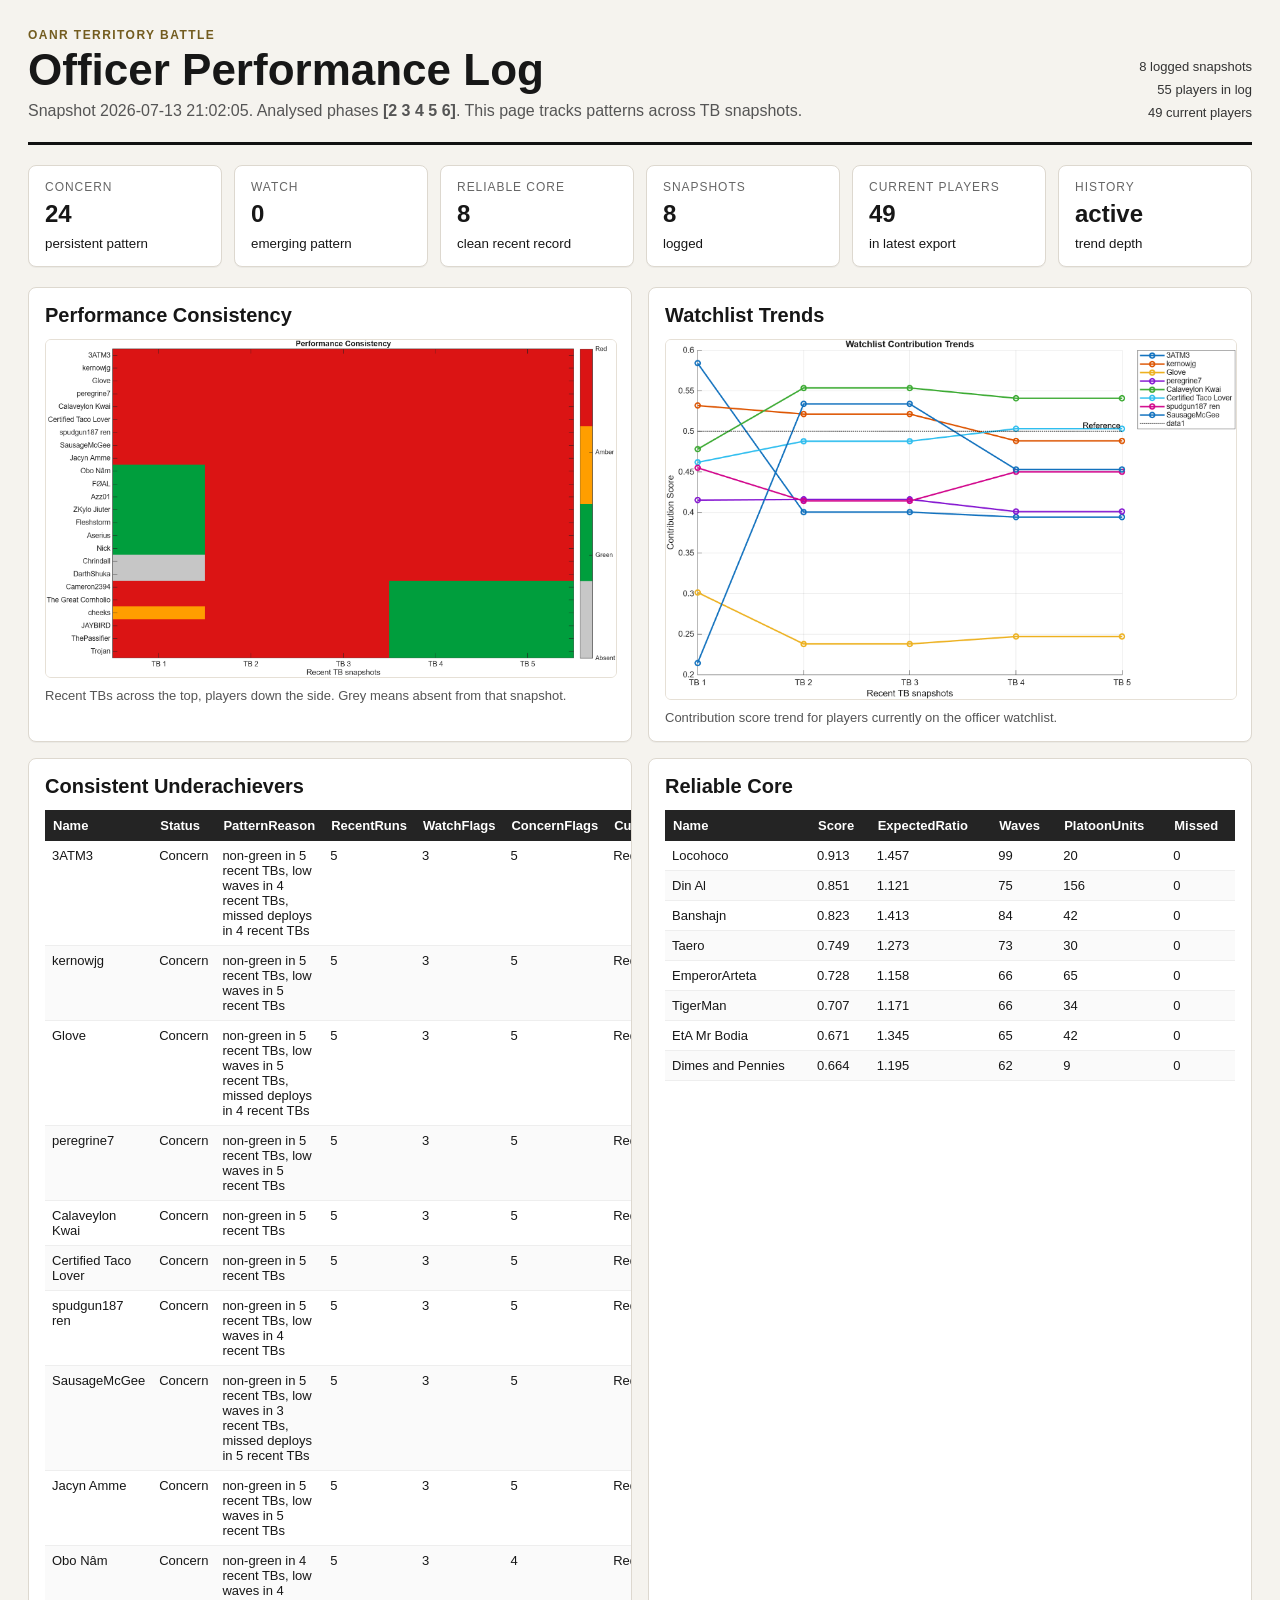
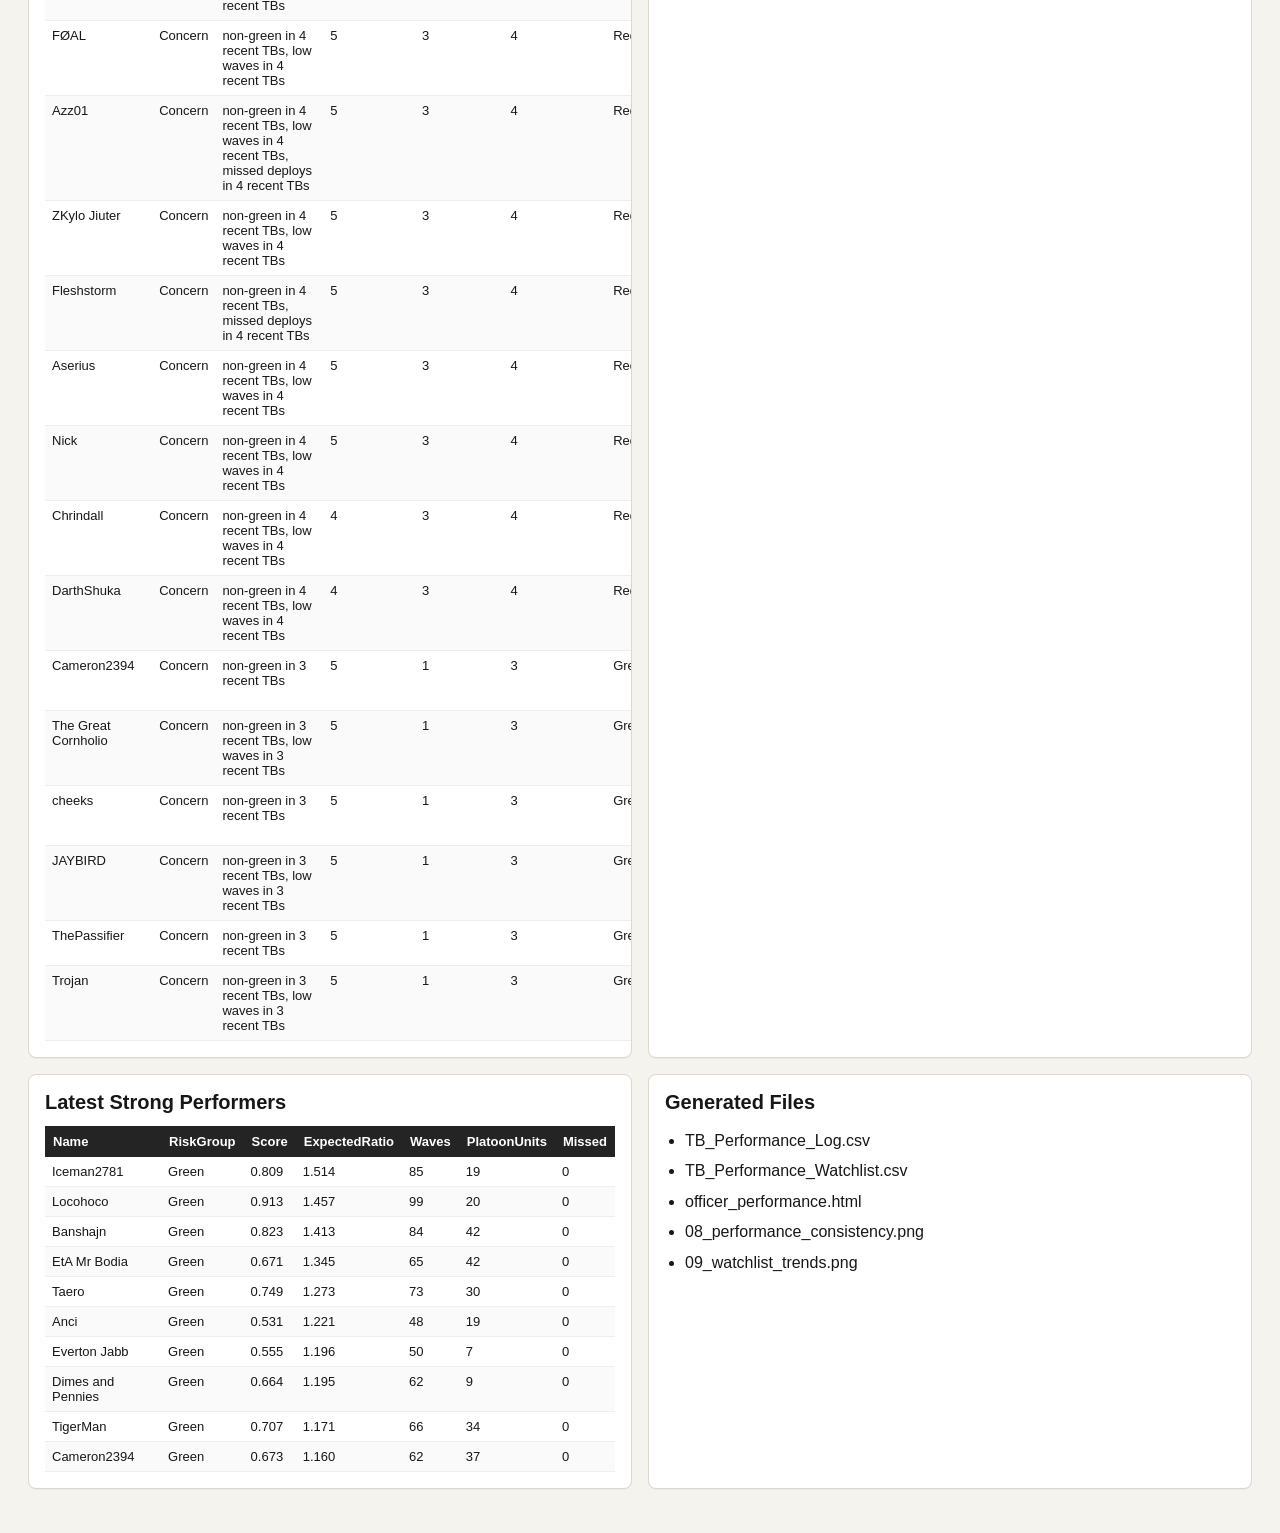
==== officer_performance.html @ de1d9767 "July11Update" ====
﻿<!doctype html><html lang="en"><head><meta charset="utf-8">
<meta name="viewport" content="width=device-width, initial-scale=1">
<title>OANR Officer Performance Log</title>
<style>body{margin:0;background:#f5f3ee;color:#171717;font-family:Segoe UI,Arial,sans-serif;}.shell{max-width:1280px;margin:0 auto;padding:28px;}.hero{display:flex;justify-content:space-between;gap:24px;align-items:flex-end;border-bottom:3px solid #111;padding-bottom:22px;margin-bottom:20px;}.eyebrow{text-transform:uppercase;letter-spacing:.12em;font-size:12px;font-weight:700;margin:0 0 6px;color:#735c1f;}h1{font-size:44px;line-height:1;margin:0;}h2{font-size:20px;margin:0 0 12px;}.sub{margin:10px 0 0;color:#555;}.heroMeta{display:flex;flex-direction:column;gap:8px;text-align:right;color:#333;font-size:13px;}.cards{display:grid;grid-template-columns:repeat(6,1fr);gap:12px;margin:20px 0;}.card,.panel{background:white;border:1px solid #ddd8cf;border-radius:8px;box-shadow:0 1px 0 rgba(0,0,0,.04);}.card{padding:14px 16px;}.card span{display:block;color:#666;font-size:12px;text-transform:uppercase;letter-spacing:.08em;}.card strong{display:block;font-size:24px;margin:6px 0;white-space:nowrap;overflow:hidden;text-overflow:ellipsis;}.riskBand{display:grid;grid-template-columns:repeat(3,1fr);gap:12px;margin-bottom:20px;}.risk{border-radius:8px;padding:14px 18px;color:white;display:flex;align-items:baseline;justify-content:space-between;}.risk strong{font-size:34px;}.green{background:#05843b}.amber{background:#b36b00}.red{background:#bc1919}.grid{display:grid;gap:16px;margin-bottom:16px;}.two{grid-template-columns:1fr 1fr;}.panel{padding:16px;overflow:hidden;}.panel img{width:100%;display:block;border:1px solid #e6e0d6;border-radius:6px;background:white;}.caption{color:#555;font-size:13px;margin:10px 0 0;}table{width:100%;border-collapse:collapse;font-size:13px;}th{text-align:left;background:#242424;color:white;padding:8px;}td{border-bottom:1px solid #eee;padding:7px;vertical-align:top;}tr:nth-child(even) td{background:#fafafa;}.files{line-height:1.9;margin:0;padding-left:20px;}@media(max-width:980px){.cards{grid-template-columns:repeat(2,1fr)}.two{grid-template-columns:1fr}.hero{display:block}.heroMeta{text-align:left;margin-top:16px}}</style></head><body>
<main class="shell">
<section class="hero"><div><p class="eyebrow">OANR Territory Battle</p><h1>Officer Performance Log</h1><p class="sub">Snapshot 2026-07-13 21:02:05. Analysed phases <strong>[2 3 4 5 6]</strong>. This page tracks patterns across TB snapshots.</p></div><div class="heroMeta"><span>8 logged snapshots</span><span>55 players in log</span><span>49 current players</span></div></section>
<section class="cards"><article class="card"><span>Concern</span><strong>24</strong><small>persistent pattern</small></article><article class="card"><span>Watch</span><strong>0</strong><small>emerging pattern</small></article><article class="card"><span>Reliable Core</span><strong>8</strong><small>clean recent record</small></article><article class="card"><span>Snapshots</span><strong>8</strong><small>logged</small></article><article class="card"><span>Current Players</span><strong>49</strong><small>in latest export</small></article><article class="card"><span>History</span><strong>active</strong><small>trend depth</small></article></section>
<section class="grid two"><article class="panel"><h2>Performance Consistency</h2><img src="08_performance_consistency.png" alt="Performance Consistency"><p class="caption">Recent TBs across the top, players down the side. Grey means absent from that snapshot.</p></article><article class="panel"><h2>Watchlist Trends</h2><img src="09_watchlist_trends.png" alt="Watchlist Trends"><p class="caption">Contribution score trend for players currently on the officer watchlist.</p></article></section>
<section class="grid two"><article class="panel"><h2>Consistent Underachievers</h2><table><thead><tr><th>Name</th><th>Status</th><th>PatternReason</th><th>RecentRuns</th><th>WatchFlags</th><th>ConcernFlags</th><th>CurrentRisk</th><th>CurrentReason</th><th>CurrentScore</th><th>ScoreChangePct</th></tr></thead><tbody><tr><td>3ATM3</td><td>Concern</td><td>non-green in 5 recent TBs, low waves in 4 recent TBs, missed deploys in 4 recent TBs</td><td>5</td><td>3</td><td>5</td><td>Red</td><td>missed deploy, low waves</td><td>0.394</td><td>-0.114</td></tr><tr><td>kernowjg</td><td>Concern</td><td>non-green in 5 recent TBs, low waves in 5 recent TBs</td><td>5</td><td>3</td><td>5</td><td>Red</td><td>low waves</td><td>0.488</td><td>-0.053</td></tr><tr><td>Glove</td><td>Concern</td><td>non-green in 5 recent TBs, low waves in 5 recent TBs, missed deploys in 4 recent TBs</td><td>5</td><td>3</td><td>5</td><td>Red</td><td>missed deploy, low waves</td><td>0.247</td><td>-0.035</td></tr><tr><td>peregrine7</td><td>Concern</td><td>non-green in 5 recent TBs, low waves in 5 recent TBs</td><td>5</td><td>3</td><td>5</td><td>Red</td><td>low waves, low platoons</td><td>0.401</td><td>-0.027</td></tr><tr><td>Calaveylon Kwai</td><td>Concern</td><td>non-green in 5 recent TBs</td><td>5</td><td>3</td><td>5</td><td>Red</td><td>low platoons</td><td>0.541</td><td>0.018</td></tr><tr><td>Certified Taco Lover</td><td>Concern</td><td>non-green in 5 recent TBs</td><td>5</td><td>3</td><td>5</td><td>Red</td><td>low platoons</td><td>0.503</td><td>0.037</td></tr><tr><td>spudgun187 ren</td><td>Concern</td><td>non-green in 5 recent TBs, low waves in 4 recent TBs</td><td>5</td><td>3</td><td>5</td><td>Red</td><td>low waves</td><td>0.450</td><td>0.039</td></tr><tr><td>SausageMcGee</td><td>Concern</td><td>non-green in 5 recent TBs, low waves in 3 recent TBs, missed deploys in 5 recent TBs</td><td>5</td><td>3</td><td>5</td><td>Red</td><td>missed deploy, low platoons</td><td>0.453</td><td>0.045</td></tr><tr><td>Jacyn Amme</td><td>Concern</td><td>non-green in 5 recent TBs, low waves in 5 recent TBs</td><td>5</td><td>3</td><td>5</td><td>Red</td><td>low waves</td><td>0.317</td><td>0.057</td></tr><tr><td>Obo Nâm</td><td>Concern</td><td>non-green in 4 recent TBs, low waves in 4 recent TBs</td><td>5</td><td>3</td><td>4</td><td>Red</td><td>low waves</td><td>0.407</td><td>-0.142</td></tr><tr><td>FØAL</td><td>Concern</td><td>non-green in 4 recent TBs, low waves in 4 recent TBs</td><td>5</td><td>3</td><td>4</td><td>Red</td><td>low waves</td><td>0.408</td><td>-0.138</td></tr><tr><td>Azz01</td><td>Concern</td><td>non-green in 4 recent TBs, low waves in 4 recent TBs, missed deploys in 4 recent TBs</td><td>5</td><td>3</td><td>4</td><td>Red</td><td>missed deploy, low waves</td><td>0.395</td><td>-0.110</td></tr><tr><td>ZKylo Jiuter</td><td>Concern</td><td>non-green in 4 recent TBs, low waves in 4 recent TBs</td><td>5</td><td>3</td><td>4</td><td>Red</td><td>low waves</td><td>0.466</td><td>-0.057</td></tr><tr><td>Fleshstorm</td><td>Concern</td><td>non-green in 4 recent TBs, missed deploys in 4 recent TBs</td><td>5</td><td>3</td><td>4</td><td>Red</td><td>missed deploy</td><td>0.533</td><td>-0.056</td></tr><tr><td>Aserius</td><td>Concern</td><td>non-green in 4 recent TBs, low waves in 4 recent TBs</td><td>5</td><td>3</td><td>4</td><td>Red</td><td>low waves</td><td>0.516</td><td>-0.044</td></tr><tr><td>Nick</td><td>Concern</td><td>non-green in 4 recent TBs, low waves in 4 recent TBs</td><td>5</td><td>3</td><td>4</td><td>Red</td><td>low waves</td><td>0.522</td><td>-0.034</td></tr><tr><td>Chrindall</td><td>Concern</td><td>non-green in 4 recent TBs, low waves in 4 recent TBs</td><td>4</td><td>3</td><td>4</td><td>Red</td><td>low waves</td><td>0.261</td><td>-0.022</td></tr><tr><td>DarthShuka</td><td>Concern</td><td>non-green in 4 recent TBs, low waves in 4 recent TBs</td><td>4</td><td>3</td><td>4</td><td>Red</td><td>low waves</td><td>0.460</td><td>-0.002</td></tr><tr><td>Cameron2394</td><td>Concern</td><td>non-green in 3 recent TBs</td><td>5</td><td>1</td><td>3</td><td>Green</td><td>solid contributor, above expected GP</td><td>0.673</td><td>-0.015</td></tr><tr><td>The Great Cornholio</td><td>Concern</td><td>non-green in 3 recent TBs, low waves in 3 recent TBs</td><td>5</td><td>1</td><td>3</td><td>Green</td><td>solid contributor, above expected GP</td><td>0.499</td><td>0.003</td></tr><tr><td>cheeks</td><td>Concern</td><td>non-green in 3 recent TBs</td><td>5</td><td>1</td><td>3</td><td>Green</td><td>solid contributor, above expected GP</td><td>0.623</td><td>0.020</td></tr><tr><td>JAYBIRD</td><td>Concern</td><td>non-green in 3 recent TBs, low waves in 3 recent TBs</td><td>5</td><td>1</td><td>3</td><td>Green</td><td>solid contributor</td><td>0.541</td><td>0.033</td></tr><tr><td>ThePassifier</td><td>Concern</td><td>non-green in 3 recent TBs</td><td>5</td><td>1</td><td>3</td><td>Green</td><td>solid contributor</td><td>0.563</td><td>0.039</td></tr><tr><td>Trojan</td><td>Concern</td><td>non-green in 3 recent TBs, low waves in 3 recent TBs</td><td>5</td><td>1</td><td>3</td><td>Green</td><td>solid contributor, above expected GP</td><td>0.469</td><td>0.168</td></tr></tbody></table></article><article class="panel"><h2>Reliable Core</h2><table><thead><tr><th>Name</th><th>Score</th><th>ExpectedRatio</th><th>Waves</th><th>PlatoonUnits</th><th>Missed</th></tr></thead><tbody><tr><td>Locohoco</td><td>0.913</td><td>1.457</td><td>99</td><td>20</td><td>0</td></tr><tr><td>Din Al</td><td>0.851</td><td>1.121</td><td>75</td><td>156</td><td>0</td></tr><tr><td>Banshajn</td><td>0.823</td><td>1.413</td><td>84</td><td>42</td><td>0</td></tr><tr><td>Taero</td><td>0.749</td><td>1.273</td><td>73</td><td>30</td><td>0</td></tr><tr><td>EmperorArteta</td><td>0.728</td><td>1.158</td><td>66</td><td>65</td><td>0</td></tr><tr><td>TigerMan</td><td>0.707</td><td>1.171</td><td>66</td><td>34</td><td>0</td></tr><tr><td>EtA Mr Bodia</td><td>0.671</td><td>1.345</td><td>65</td><td>42</td><td>0</td></tr><tr><td>Dimes and Pennies</td><td>0.664</td><td>1.195</td><td>62</td><td>9</td><td>0</td></tr></tbody></table></article></section>
<section class="grid two"><article class="panel"><h2>Latest Strong Performers</h2><table><thead><tr><th>Name</th><th>RiskGroup</th><th>Score</th><th>ExpectedRatio</th><th>Waves</th><th>PlatoonUnits</th><th>Missed</th></tr></thead><tbody><tr><td>Iceman2781</td><td>Green</td><td>0.809</td><td>1.514</td><td>85</td><td>19</td><td>0</td></tr><tr><td>Locohoco</td><td>Green</td><td>0.913</td><td>1.457</td><td>99</td><td>20</td><td>0</td></tr><tr><td>Banshajn</td><td>Green</td><td>0.823</td><td>1.413</td><td>84</td><td>42</td><td>0</td></tr><tr><td>EtA Mr Bodia</td><td>Green</td><td>0.671</td><td>1.345</td><td>65</td><td>42</td><td>0</td></tr><tr><td>Taero</td><td>Green</td><td>0.749</td><td>1.273</td><td>73</td><td>30</td><td>0</td></tr><tr><td>Anci</td><td>Green</td><td>0.531</td><td>1.221</td><td>48</td><td>19</td><td>0</td></tr><tr><td>Everton Jabb</td><td>Green</td><td>0.555</td><td>1.196</td><td>50</td><td>7</td><td>0</td></tr><tr><td>Dimes and Pennies</td><td>Green</td><td>0.664</td><td>1.195</td><td>62</td><td>9</td><td>0</td></tr><tr><td>TigerMan</td><td>Green</td><td>0.707</td><td>1.171</td><td>66</td><td>34</td><td>0</td></tr><tr><td>Cameron2394</td><td>Green</td><td>0.673</td><td>1.160</td><td>62</td><td>37</td><td>0</td></tr></tbody></table></article><article class="panel"><h2>Generated Files</h2><ul class="files"><li>TB_Performance_Log.csv</li><li>TB_Performance_Watchlist.csv</li><li>officer_performance.html</li><li>08_performance_consistency.png</li><li>09_watchlist_trends.png</li></ul></article></section>
</main></body></html>
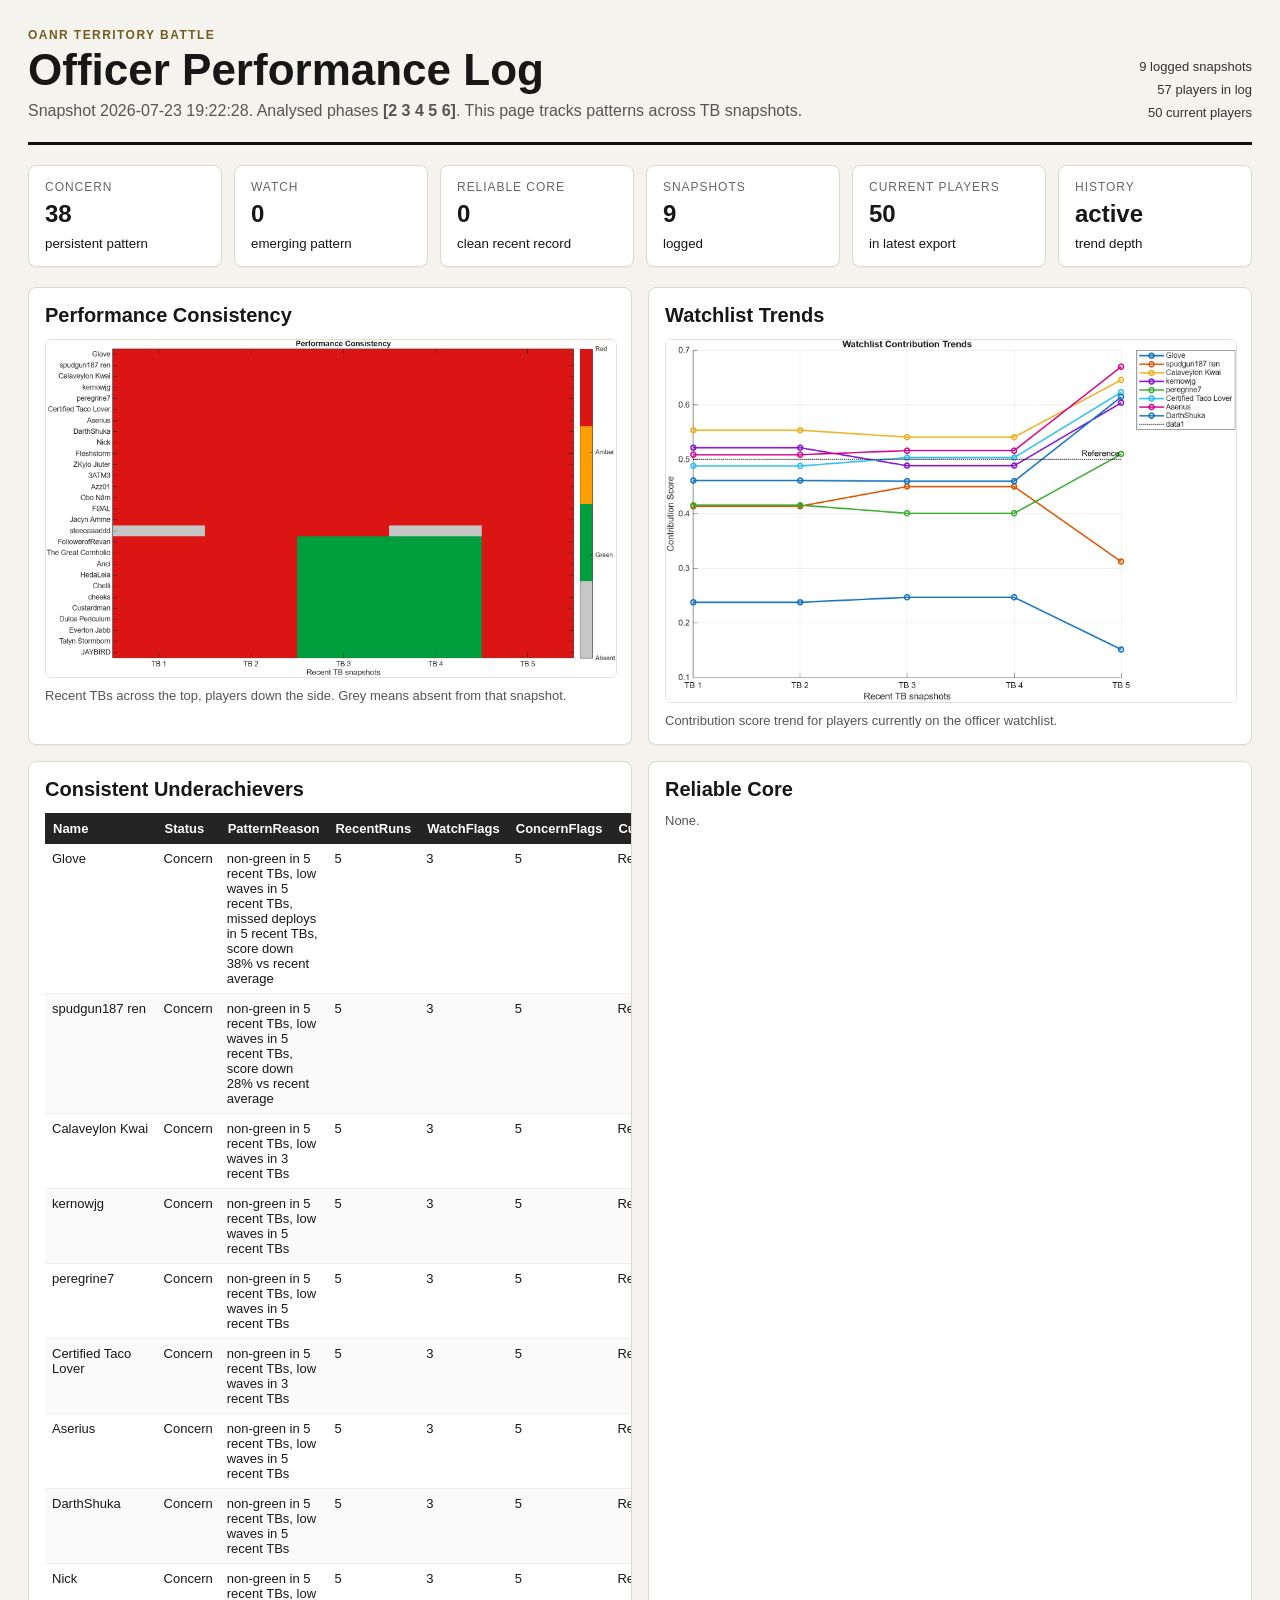
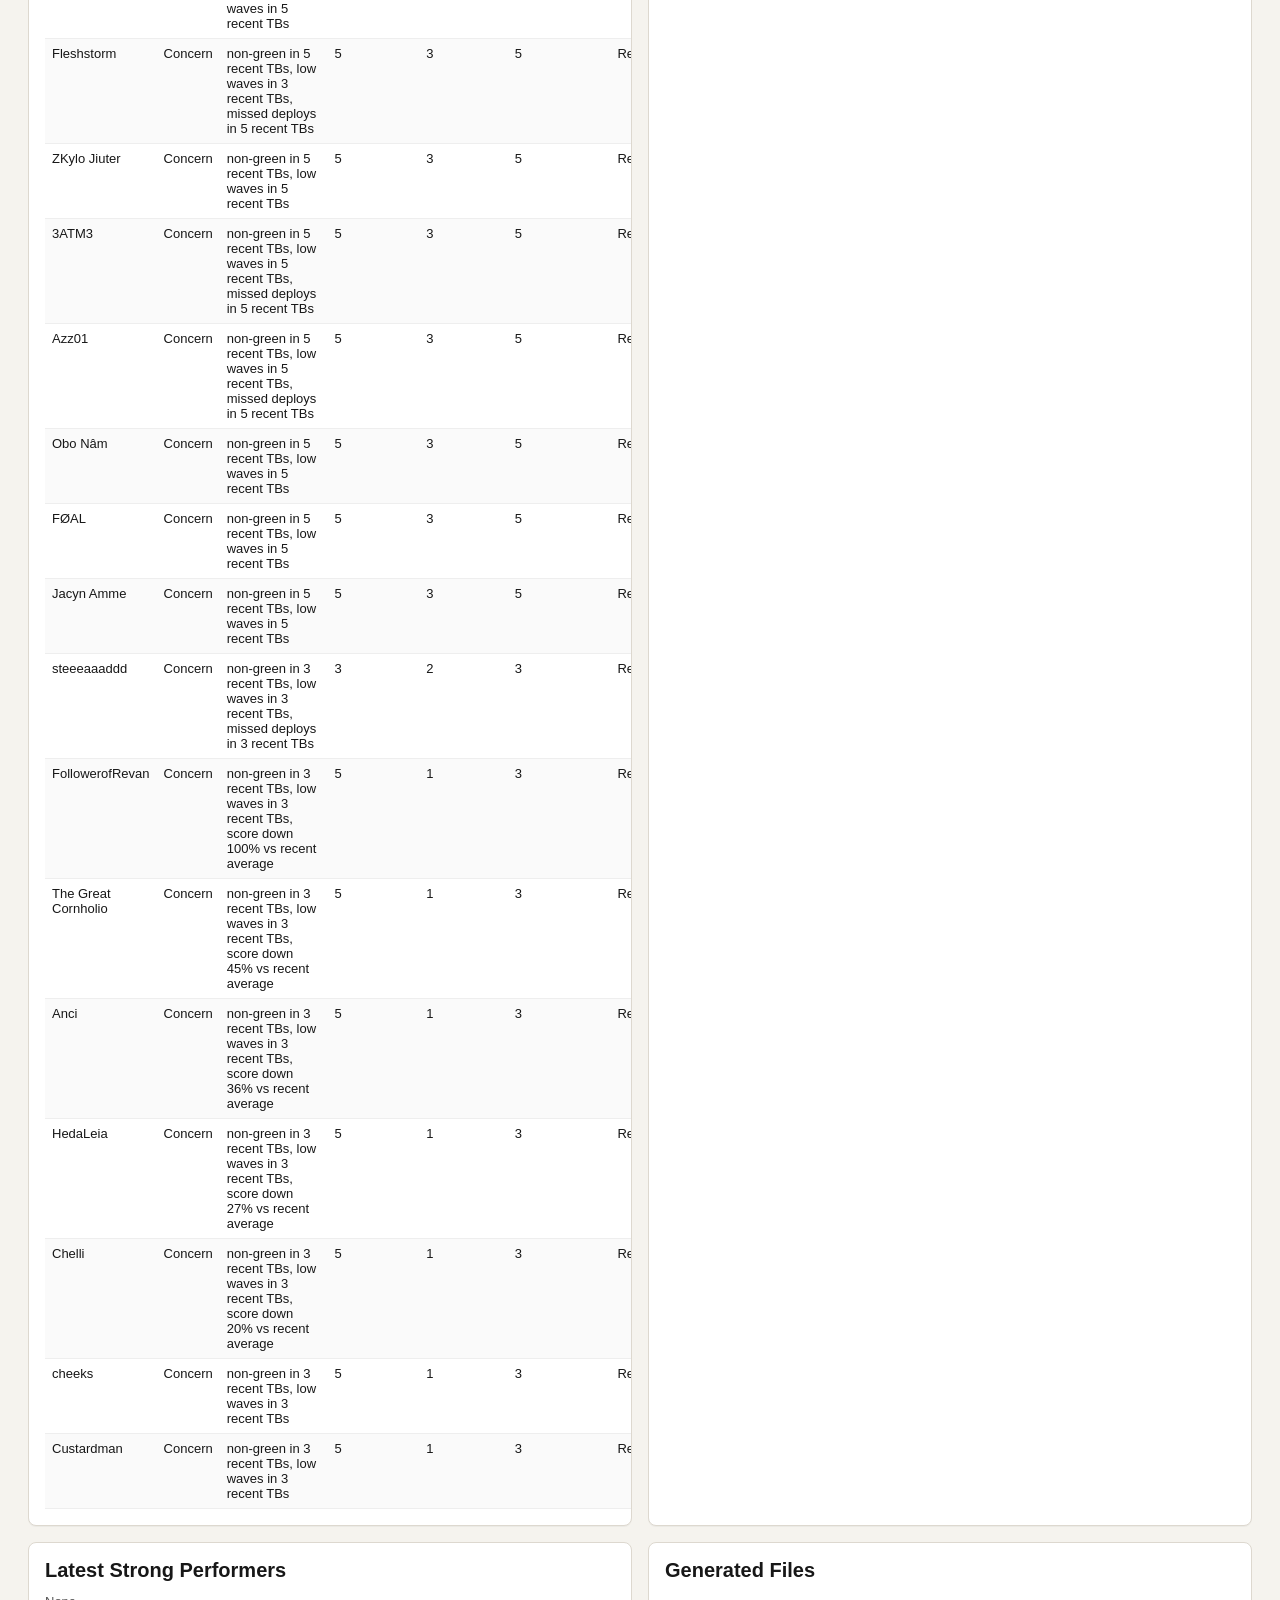
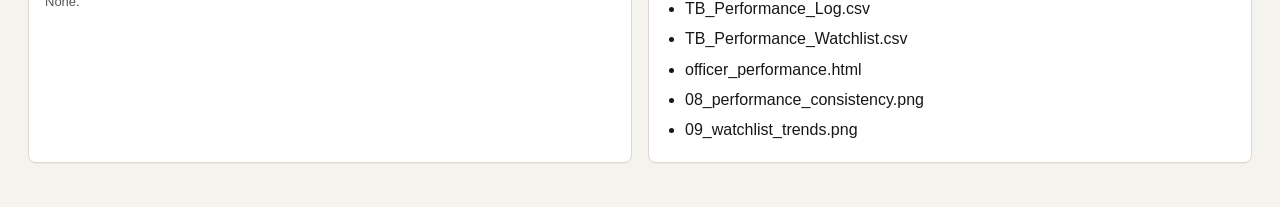
==== commit a63e0a15: "July 23" ====
--- a/officer_performance.html
+++ b/officer_performance.html
@@ -3,9 +3,9 @@
 <title>OANR Officer Performance Log</title>
 <style>body{margin:0;background:#f5f3ee;color:#171717;font-family:Segoe UI,Arial,sans-serif;}.shell{max-width:1280px;margin:0 auto;padding:28px;}.hero{display:flex;justify-content:space-between;gap:24px;align-items:flex-end;border-bottom:3px solid #111;padding-bottom:22px;margin-bottom:20px;}.eyebrow{text-transform:uppercase;letter-spacing:.12em;font-size:12px;font-weight:700;margin:0 0 6px;color:#735c1f;}h1{font-size:44px;line-height:1;margin:0;}h2{font-size:20px;margin:0 0 12px;}.sub{margin:10px 0 0;color:#555;}.heroMeta{display:flex;flex-direction:column;gap:8px;text-align:right;color:#333;font-size:13px;}.cards{display:grid;grid-template-columns:repeat(6,1fr);gap:12px;margin:20px 0;}.card,.panel{background:white;border:1px solid #ddd8cf;border-radius:8px;box-shadow:0 1px 0 rgba(0,0,0,.04);}.card{padding:14px 16px;}.card span{display:block;color:#666;font-size:12px;text-transform:uppercase;letter-spacing:.08em;}.card strong{display:block;font-size:24px;margin:6px 0;white-space:nowrap;overflow:hidden;text-overflow:ellipsis;}.riskBand{display:grid;grid-template-columns:repeat(3,1fr);gap:12px;margin-bottom:20px;}.risk{border-radius:8px;padding:14px 18px;color:white;display:flex;align-items:baseline;justify-content:space-between;}.risk strong{font-size:34px;}.green{background:#05843b}.amber{background:#b36b00}.red{background:#bc1919}.grid{display:grid;gap:16px;margin-bottom:16px;}.two{grid-template-columns:1fr 1fr;}.panel{padding:16px;overflow:hidden;}.panel img{width:100%;display:block;border:1px solid #e6e0d6;border-radius:6px;background:white;}.caption{color:#555;font-size:13px;margin:10px 0 0;}table{width:100%;border-collapse:collapse;font-size:13px;}th{text-align:left;background:#242424;color:white;padding:8px;}td{border-bottom:1px solid #eee;padding:7px;vertical-align:top;}tr:nth-child(even) td{background:#fafafa;}.files{line-height:1.9;margin:0;padding-left:20px;}@media(max-width:980px){.cards{grid-template-columns:repeat(2,1fr)}.two{grid-template-columns:1fr}.hero{display:block}.heroMeta{text-align:left;margin-top:16px}}</style></head><body>
 <main class="shell">
-<section class="hero"><div><p class="eyebrow">OANR Territory Battle</p><h1>Officer Performance Log</h1><p class="sub">Snapshot 2026-07-13 21:02:05. Analysed phases <strong>[2 3 4 5 6]</strong>. This page tracks patterns across TB snapshots.</p></div><div class="heroMeta"><span>8 logged snapshots</span><span>55 players in log</span><span>49 current players</span></div></section>
-<section class="cards"><article class="card"><span>Concern</span><strong>24</strong><small>persistent pattern</small></article><article class="card"><span>Watch</span><strong>0</strong><small>emerging pattern</small></article><article class="card"><span>Reliable Core</span><strong>8</strong><small>clean recent record</small></article><article class="card"><span>Snapshots</span><strong>8</strong><small>logged</small></article><article class="card"><span>Current Players</span><strong>49</strong><small>in latest export</small></article><article class="card"><span>History</span><strong>active</strong><small>trend depth</small></article></section>
+<section class="hero"><div><p class="eyebrow">OANR Territory Battle</p><h1>Officer Performance Log</h1><p class="sub">Snapshot 2026-07-23 19:22:28. Analysed phases <strong>[2 3 4 5 6]</strong>. This page tracks patterns across TB snapshots.</p></div><div class="heroMeta"><span>9 logged snapshots</span><span>57 players in log</span><span>50 current players</span></div></section>
+<section class="cards"><article class="card"><span>Concern</span><strong>38</strong><small>persistent pattern</small></article><article class="card"><span>Watch</span><strong>0</strong><small>emerging pattern</small></article><article class="card"><span>Reliable Core</span><strong>0</strong><small>clean recent record</small></article><article class="card"><span>Snapshots</span><strong>9</strong><small>logged</small></article><article class="card"><span>Current Players</span><strong>50</strong><small>in latest export</small></article><article class="card"><span>History</span><strong>active</strong><small>trend depth</small></article></section>
 <section class="grid two"><article class="panel"><h2>Performance Consistency</h2><img src="08_performance_consistency.png" alt="Performance Consistency"><p class="caption">Recent TBs across the top, players down the side. Grey means absent from that snapshot.</p></article><article class="panel"><h2>Watchlist Trends</h2><img src="09_watchlist_trends.png" alt="Watchlist Trends"><p class="caption">Contribution score trend for players currently on the officer watchlist.</p></article></section>
-<section class="grid two"><article class="panel"><h2>Consistent Underachievers</h2><table><thead><tr><th>Name</th><th>Status</th><th>PatternReason</th><th>RecentRuns</th><th>WatchFlags</th><th>ConcernFlags</th><th>CurrentRisk</th><th>CurrentReason</th><th>CurrentScore</th><th>ScoreChangePct</th></tr></thead><tbody><tr><td>3ATM3</td><td>Concern</td><td>non-green in 5 recent TBs, low waves in 4 recent TBs, missed deploys in 4 recent TBs</td><td>5</td><td>3</td><td>5</td><td>Red</td><td>missed deploy, low waves</td><td>0.394</td><td>-0.114</td></tr><tr><td>kernowjg</td><td>Concern</td><td>non-green in 5 recent TBs, low waves in 5 recent TBs</td><td>5</td><td>3</td><td>5</td><td>Red</td><td>low waves</td><td>0.488</td><td>-0.053</td></tr><tr><td>Glove</td><td>Concern</td><td>non-green in 5 recent TBs, low waves in 5 recent TBs, missed deploys in 4 recent TBs</td><td>5</td><td>3</td><td>5</td><td>Red</td><td>missed deploy, low waves</td><td>0.247</td><td>-0.035</td></tr><tr><td>peregrine7</td><td>Concern</td><td>non-green in 5 recent TBs, low waves in 5 recent TBs</td><td>5</td><td>3</td><td>5</td><td>Red</td><td>low waves, low platoons</td><td>0.401</td><td>-0.027</td></tr><tr><td>Calaveylon Kwai</td><td>Concern</td><td>non-green in 5 recent TBs</td><td>5</td><td>3</td><td>5</td><td>Red</td><td>low platoons</td><td>0.541</td><td>0.018</td></tr><tr><td>Certified Taco Lover</td><td>Concern</td><td>non-green in 5 recent TBs</td><td>5</td><td>3</td><td>5</td><td>Red</td><td>low platoons</td><td>0.503</td><td>0.037</td></tr><tr><td>spudgun187 ren</td><td>Concern</td><td>non-green in 5 recent TBs, low waves in 4 recent TBs</td><td>5</td><td>3</td><td>5</td><td>Red</td><td>low waves</td><td>0.450</td><td>0.039</td></tr><tr><td>SausageMcGee</td><td>Concern</td><td>non-green in 5 recent TBs, low waves in 3 recent TBs, missed deploys in 5 recent TBs</td><td>5</td><td>3</td><td>5</td><td>Red</td><td>missed deploy, low platoons</td><td>0.453</td><td>0.045</td></tr><tr><td>Jacyn Amme</td><td>Concern</td><td>non-green in 5 recent TBs, low waves in 5 recent TBs</td><td>5</td><td>3</td><td>5</td><td>Red</td><td>low waves</td><td>0.317</td><td>0.057</td></tr><tr><td>Obo Nâm</td><td>Concern</td><td>non-green in 4 recent TBs, low waves in 4 recent TBs</td><td>5</td><td>3</td><td>4</td><td>Red</td><td>low waves</td><td>0.407</td><td>-0.142</td></tr><tr><td>FØAL</td><td>Concern</td><td>non-green in 4 recent TBs, low waves in 4 recent TBs</td><td>5</td><td>3</td><td>4</td><td>Red</td><td>low waves</td><td>0.408</td><td>-0.138</td></tr><tr><td>Azz01</td><td>Concern</td><td>non-green in 4 recent TBs, low waves in 4 recent TBs, missed deploys in 4 recent TBs</td><td>5</td><td>3</td><td>4</td><td>Red</td><td>missed deploy, low waves</td><td>0.395</td><td>-0.110</td></tr><tr><td>ZKylo Jiuter</td><td>Concern</td><td>non-green in 4 recent TBs, low waves in 4 recent TBs</td><td>5</td><td>3</td><td>4</td><td>Red</td><td>low waves</td><td>0.466</td><td>-0.057</td></tr><tr><td>Fleshstorm</td><td>Concern</td><td>non-green in 4 recent TBs, missed deploys in 4 recent TBs</td><td>5</td><td>3</td><td>4</td><td>Red</td><td>missed deploy</td><td>0.533</td><td>-0.056</td></tr><tr><td>Aserius</td><td>Concern</td><td>non-green in 4 recent TBs, low waves in 4 recent TBs</td><td>5</td><td>3</td><td>4</td><td>Red</td><td>low waves</td><td>0.516</td><td>-0.044</td></tr><tr><td>Nick</td><td>Concern</td><td>non-green in 4 recent TBs, low waves in 4 recent TBs</td><td>5</td><td>3</td><td>4</td><td>Red</td><td>low waves</td><td>0.522</td><td>-0.034</td></tr><tr><td>Chrindall</td><td>Concern</td><td>non-green in 4 recent TBs, low waves in 4 recent TBs</td><td>4</td><td>3</td><td>4</td><td>Red</td><td>low waves</td><td>0.261</td><td>-0.022</td></tr><tr><td>DarthShuka</td><td>Concern</td><td>non-green in 4 recent TBs, low waves in 4 recent TBs</td><td>4</td><td>3</td><td>4</td><td>Red</td><td>low waves</td><td>0.460</td><td>-0.002</td></tr><tr><td>Cameron2394</td><td>Concern</td><td>non-green in 3 recent TBs</td><td>5</td><td>1</td><td>3</td><td>Green</td><td>solid contributor, above expected GP</td><td>0.673</td><td>-0.015</td></tr><tr><td>The Great Cornholio</td><td>Concern</td><td>non-green in 3 recent TBs, low waves in 3 recent TBs</td><td>5</td><td>1</td><td>3</td><td>Green</td><td>solid contributor, above expected GP</td><td>0.499</td><td>0.003</td></tr><tr><td>cheeks</td><td>Concern</td><td>non-green in 3 recent TBs</td><td>5</td><td>1</td><td>3</td><td>Green</td><td>solid contributor, above expected GP</td><td>0.623</td><td>0.020</td></tr><tr><td>JAYBIRD</td><td>Concern</td><td>non-green in 3 recent TBs, low waves in 3 recent TBs</td><td>5</td><td>1</td><td>3</td><td>Green</td><td>solid contributor</td><td>0.541</td><td>0.033</td></tr><tr><td>ThePassifier</td><td>Concern</td><td>non-green in 3 recent TBs</td><td>5</td><td>1</td><td>3</td><td>Green</td><td>solid contributor</td><td>0.563</td><td>0.039</td></tr><tr><td>Trojan</td><td>Concern</td><td>non-green in 3 recent TBs, low waves in 3 recent TBs</td><td>5</td><td>1</td><td>3</td><td>Green</td><td>solid contributor, above expected GP</td><td>0.469</td><td>0.168</td></tr></tbody></table></article><article class="panel"><h2>Reliable Core</h2><table><thead><tr><th>Name</th><th>Score</th><th>ExpectedRatio</th><th>Waves</th><th>PlatoonUnits</th><th>Missed</th></tr></thead><tbody><tr><td>Locohoco</td><td>0.913</td><td>1.457</td><td>99</td><td>20</td><td>0</td></tr><tr><td>Din Al</td><td>0.851</td><td>1.121</td><td>75</td><td>156</td><td>0</td></tr><tr><td>Banshajn</td><td>0.823</td><td>1.413</td><td>84</td><td>42</td><td>0</td></tr><tr><td>Taero</td><td>0.749</td><td>1.273</td><td>73</td><td>30</td><td>0</td></tr><tr><td>EmperorArteta</td><td>0.728</td><td>1.158</td><td>66</td><td>65</td><td>0</td></tr><tr><td>TigerMan</td><td>0.707</td><td>1.171</td><td>66</td><td>34</td><td>0</td></tr><tr><td>EtA Mr Bodia</td><td>0.671</td><td>1.345</td><td>65</td><td>42</td><td>0</td></tr><tr><td>Dimes and Pennies</td><td>0.664</td><td>1.195</td><td>62</td><td>9</td><td>0</td></tr></tbody></table></article></section>
-<section class="grid two"><article class="panel"><h2>Latest Strong Performers</h2><table><thead><tr><th>Name</th><th>RiskGroup</th><th>Score</th><th>ExpectedRatio</th><th>Waves</th><th>PlatoonUnits</th><th>Missed</th></tr></thead><tbody><tr><td>Iceman2781</td><td>Green</td><td>0.809</td><td>1.514</td><td>85</td><td>19</td><td>0</td></tr><tr><td>Locohoco</td><td>Green</td><td>0.913</td><td>1.457</td><td>99</td><td>20</td><td>0</td></tr><tr><td>Banshajn</td><td>Green</td><td>0.823</td><td>1.413</td><td>84</td><td>42</td><td>0</td></tr><tr><td>EtA Mr Bodia</td><td>Green</td><td>0.671</td><td>1.345</td><td>65</td><td>42</td><td>0</td></tr><tr><td>Taero</td><td>Green</td><td>0.749</td><td>1.273</td><td>73</td><td>30</td><td>0</td></tr><tr><td>Anci</td><td>Green</td><td>0.531</td><td>1.221</td><td>48</td><td>19</td><td>0</td></tr><tr><td>Everton Jabb</td><td>Green</td><td>0.555</td><td>1.196</td><td>50</td><td>7</td><td>0</td></tr><tr><td>Dimes and Pennies</td><td>Green</td><td>0.664</td><td>1.195</td><td>62</td><td>9</td><td>0</td></tr><tr><td>TigerMan</td><td>Green</td><td>0.707</td><td>1.171</td><td>66</td><td>34</td><td>0</td></tr><tr><td>Cameron2394</td><td>Green</td><td>0.673</td><td>1.160</td><td>62</td><td>37</td><td>0</td></tr></tbody></table></article><article class="panel"><h2>Generated Files</h2><ul class="files"><li>TB_Performance_Log.csv</li><li>TB_Performance_Watchlist.csv</li><li>officer_performance.html</li><li>08_performance_consistency.png</li><li>09_watchlist_trends.png</li></ul></article></section>
+<section class="grid two"><article class="panel"><h2>Consistent Underachievers</h2><table><thead><tr><th>Name</th><th>Status</th><th>PatternReason</th><th>RecentRuns</th><th>WatchFlags</th><th>ConcernFlags</th><th>CurrentRisk</th><th>CurrentReason</th><th>CurrentScore</th><th>ScoreChangePct</th></tr></thead><tbody><tr><td>Glove</td><td>Concern</td><td>non-green in 5 recent TBs, low waves in 5 recent TBs, missed deploys in 5 recent TBs, score down 38% vs recent average</td><td>5</td><td>3</td><td>5</td><td>Red</td><td>missed deploy, low waves, low platoons</td><td>0.151</td><td>-0.376</td></tr><tr><td>spudgun187 ren</td><td>Concern</td><td>non-green in 5 recent TBs, low waves in 5 recent TBs, score down 28% vs recent average</td><td>5</td><td>3</td><td>5</td><td>Red</td><td>missed deploy, low waves</td><td>0.312</td><td>-0.277</td></tr><tr><td>Calaveylon Kwai</td><td>Concern</td><td>non-green in 5 recent TBs, low waves in 3 recent TBs</td><td>5</td><td>3</td><td>5</td><td>Red</td><td>missed deploy, low waves, low platoons</td><td>0.646</td><td>0.180</td></tr><tr><td>kernowjg</td><td>Concern</td><td>non-green in 5 recent TBs, low waves in 5 recent TBs</td><td>5</td><td>3</td><td>5</td><td>Red</td><td>missed deploy, low waves</td><td>0.604</td><td>0.196</td></tr><tr><td>peregrine7</td><td>Concern</td><td>non-green in 5 recent TBs, low waves in 5 recent TBs</td><td>5</td><td>3</td><td>5</td><td>Red</td><td>missed deploy, low waves, low platoons</td><td>0.510</td><td>0.247</td></tr><tr><td>Certified Taco Lover</td><td>Concern</td><td>non-green in 5 recent TBs, low waves in 3 recent TBs</td><td>5</td><td>3</td><td>5</td><td>Red</td><td>missed deploy, low waves, low platoons</td><td>0.623</td><td>0.258</td></tr><tr><td>Aserius</td><td>Concern</td><td>non-green in 5 recent TBs, low waves in 5 recent TBs</td><td>5</td><td>3</td><td>5</td><td>Red</td><td>missed deploy, low waves</td><td>0.670</td><td>0.308</td></tr><tr><td>DarthShuka</td><td>Concern</td><td>non-green in 5 recent TBs, low waves in 5 recent TBs</td><td>5</td><td>3</td><td>5</td><td>Red</td><td>missed deploy, low waves</td><td>0.614</td><td>0.334</td></tr><tr><td>Nick</td><td>Concern</td><td>non-green in 5 recent TBs, low waves in 5 recent TBs</td><td>5</td><td>3</td><td>5</td><td>Red</td><td>missed deploy, low waves</td><td>0.714</td><td>0.384</td></tr><tr><td>Fleshstorm</td><td>Concern</td><td>non-green in 5 recent TBs, low waves in 3 recent TBs, missed deploys in 5 recent TBs</td><td>5</td><td>3</td><td>5</td><td>Red</td><td>missed deploy, low waves</td><td>0.723</td><td>0.394</td></tr><tr><td>ZKylo Jiuter</td><td>Concern</td><td>non-green in 5 recent TBs, low waves in 5 recent TBs</td><td>5</td><td>3</td><td>5</td><td>Red</td><td>missed deploy, low waves</td><td>0.663</td><td>0.429</td></tr><tr><td>3ATM3</td><td>Concern</td><td>non-green in 5 recent TBs, low waves in 5 recent TBs, missed deploys in 5 recent TBs</td><td>5</td><td>3</td><td>5</td><td>Red</td><td>missed deploy, low waves, low platoons</td><td>0.632</td><td>0.591</td></tr><tr><td>Azz01</td><td>Concern</td><td>non-green in 5 recent TBs, low waves in 5 recent TBs, missed deploys in 5 recent TBs</td><td>5</td><td>3</td><td>5</td><td>Red</td><td>missed deploy, low waves</td><td>0.704</td><td>0.756</td></tr><tr><td>Obo Nâm</td><td>Concern</td><td>non-green in 5 recent TBs, low waves in 5 recent TBs</td><td>5</td><td>3</td><td>5</td><td>Red</td><td>missed deploy, low waves</td><td>0.755</td><td>0.780</td></tr><tr><td>FØAL</td><td>Concern</td><td>non-green in 5 recent TBs, low waves in 5 recent TBs</td><td>5</td><td>3</td><td>5</td><td>Red</td><td>missed deploy, low waves</td><td>0.719</td><td>0.781</td></tr><tr><td>Jacyn Amme</td><td>Concern</td><td>non-green in 5 recent TBs, low waves in 5 recent TBs</td><td>5</td><td>3</td><td>5</td><td>Red</td><td>missed deploy, low waves</td><td>0.594</td><td>1.090</td></tr><tr><td>steeeaaaddd</td><td>Concern</td><td>non-green in 3 recent TBs, low waves in 3 recent TBs, missed deploys in 3 recent TBs</td><td>3</td><td>2</td><td>3</td><td>Red</td><td>missed deploy, low waves</td><td>0.542</td><td></td></tr><tr><td>FollowerofRevan</td><td>Concern</td><td>non-green in 3 recent TBs, low waves in 3 recent TBs, score down 100% vs recent average</td><td>5</td><td>1</td><td>3</td><td>Red</td><td>missed deploy, low waves, low platoons</td><td>0</td><td>-1</td></tr><tr><td>The Great Cornholio</td><td>Concern</td><td>non-green in 3 recent TBs, low waves in 3 recent TBs, score down 45% vs recent average</td><td>5</td><td>1</td><td>3</td><td>Red</td><td>missed deploy, low waves, low platoons</td><td>0.277</td><td>-0.453</td></tr><tr><td>Anci</td><td>Concern</td><td>non-green in 3 recent TBs, low waves in 3 recent TBs, score down 36% vs recent average</td><td>5</td><td>1</td><td>3</td><td>Red</td><td>missed deploy, low waves</td><td>0.333</td><td>-0.363</td></tr><tr><td>HedaLeia</td><td>Concern</td><td>non-green in 3 recent TBs, low waves in 3 recent TBs, score down 27% vs recent average</td><td>5</td><td>1</td><td>3</td><td>Red</td><td>missed deploy, low waves, low platoons</td><td>0.384</td><td>-0.268</td></tr><tr><td>Chelli</td><td>Concern</td><td>non-green in 3 recent TBs, low waves in 3 recent TBs, score down 20% vs recent average</td><td>5</td><td>1</td><td>3</td><td>Red</td><td>missed deploy, low waves</td><td>0.448</td><td>-0.201</td></tr><tr><td>cheeks</td><td>Concern</td><td>non-green in 3 recent TBs, low waves in 3 recent TBs</td><td>5</td><td>1</td><td>3</td><td>Red</td><td>missed deploy, low waves</td><td>0.641</td><td>0.028</td></tr><tr><td>Custardman</td><td>Concern</td><td>non-green in 3 recent TBs, low waves in 3 recent TBs</td><td>5</td><td>1</td><td>3</td><td>Red</td><td>missed deploy, low waves, low platoons</td><td>0.667</td><td>0.063</td></tr></tbody></table></article><article class="panel"><h2>Reliable Core</h2><p class="caption">None.</p></article></section>
+<section class="grid two"><article class="panel"><h2>Latest Strong Performers</h2><p class="caption">None.</p></article><article class="panel"><h2>Generated Files</h2><ul class="files"><li>TB_Performance_Log.csv</li><li>TB_Performance_Watchlist.csv</li><li>officer_performance.html</li><li>08_performance_consistency.png</li><li>09_watchlist_trends.png</li></ul></article></section>
 </main></body></html>
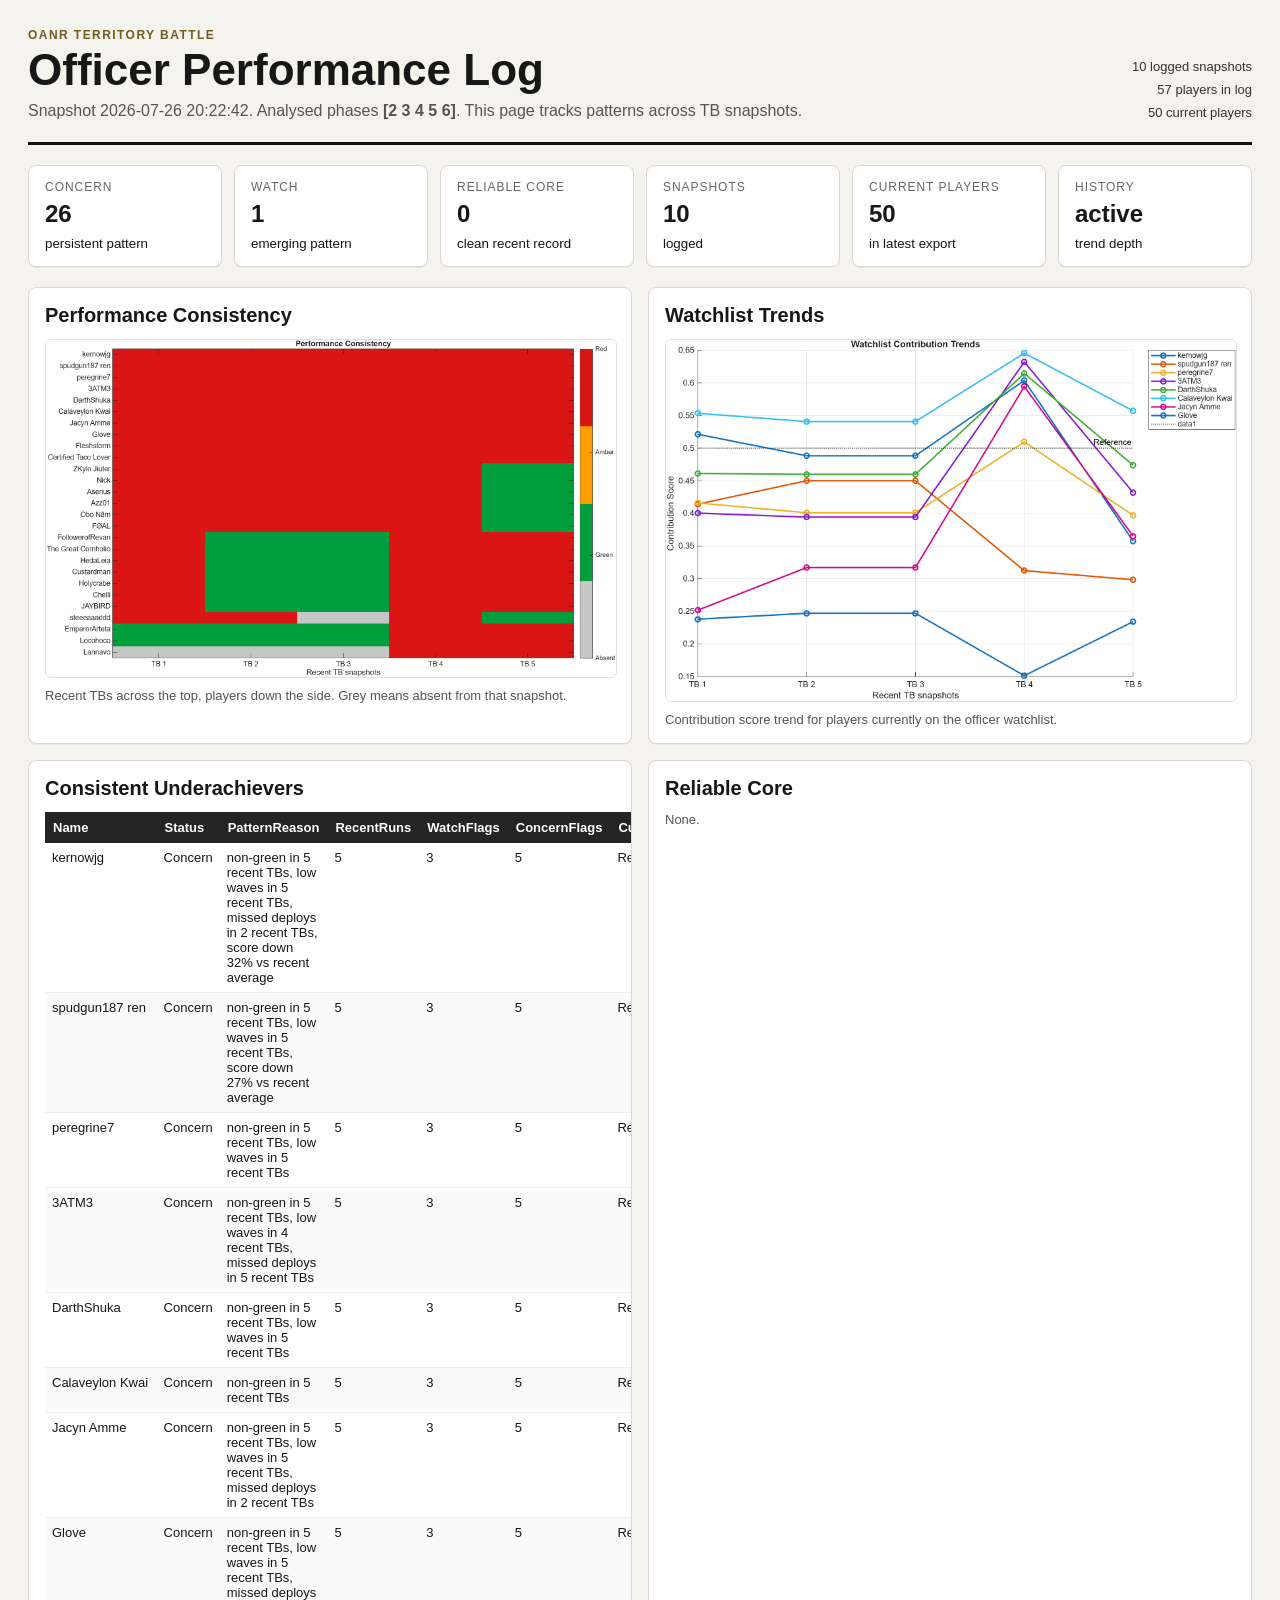
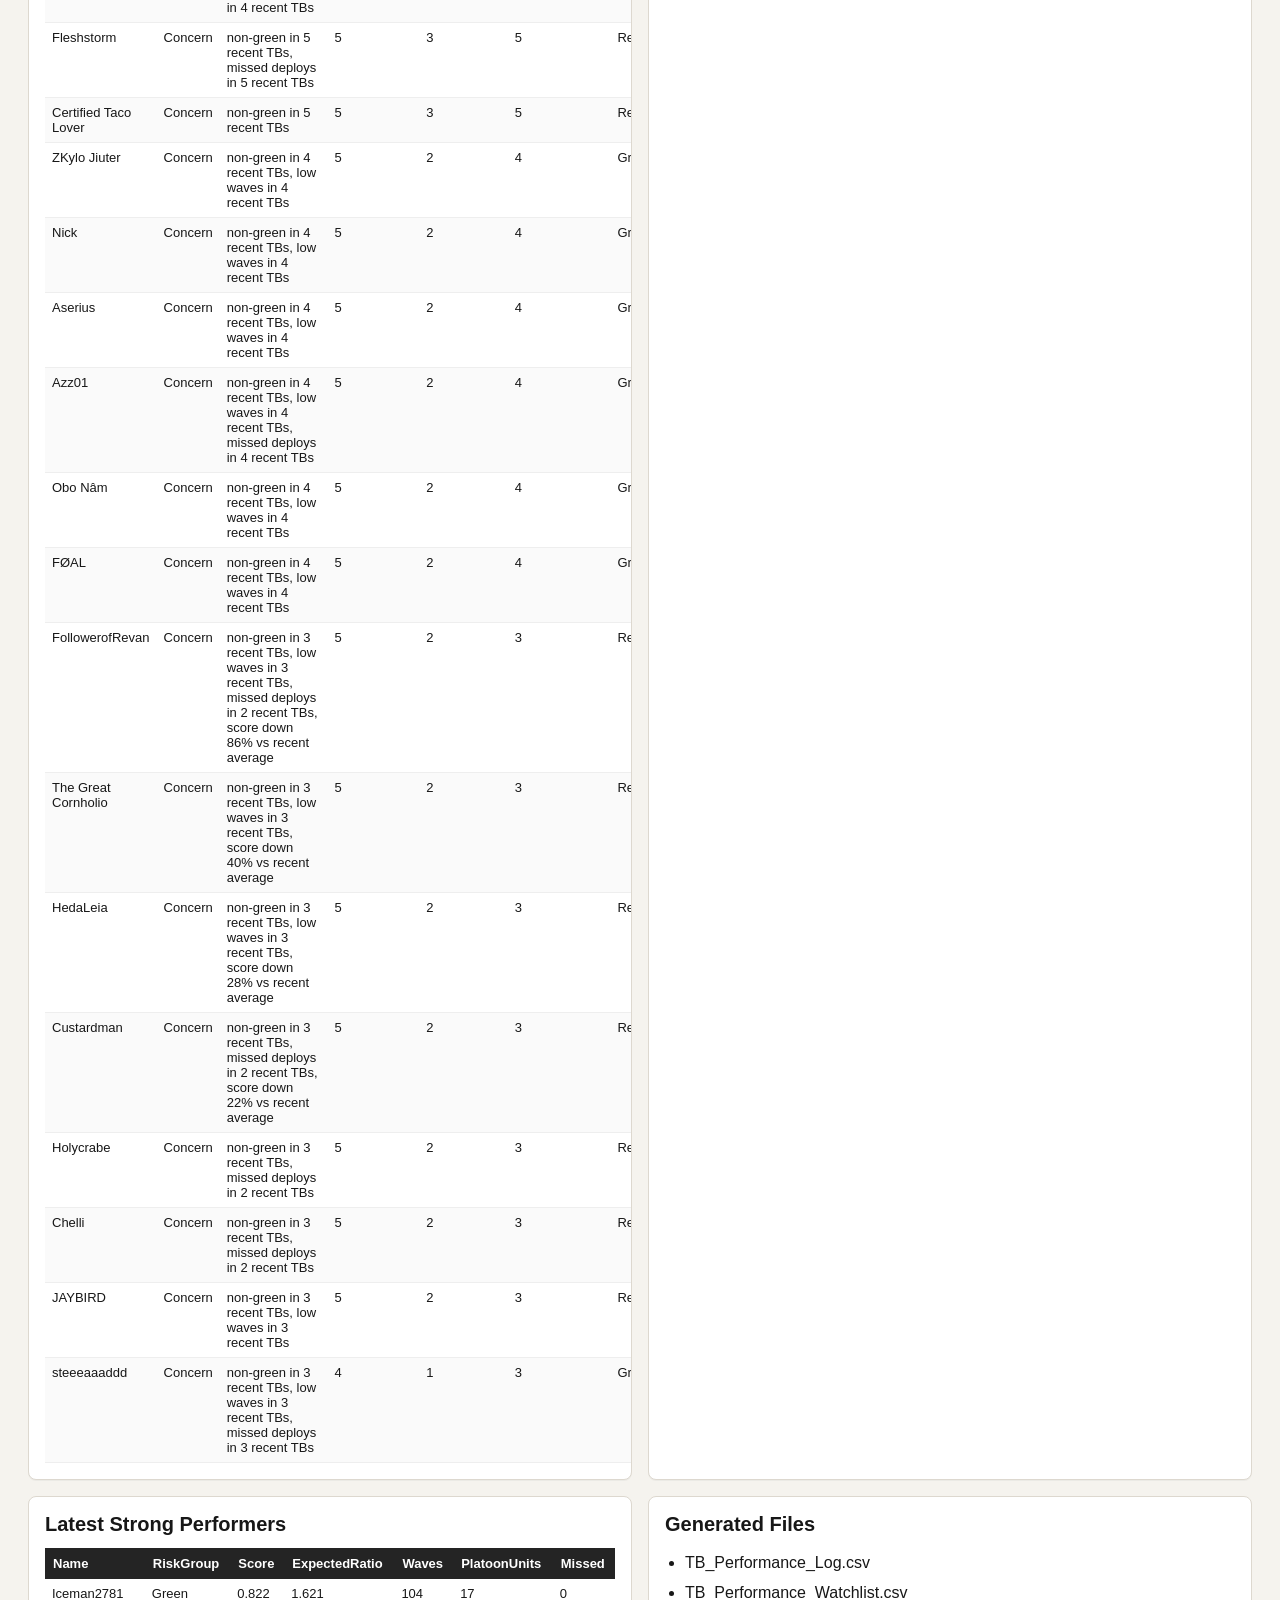
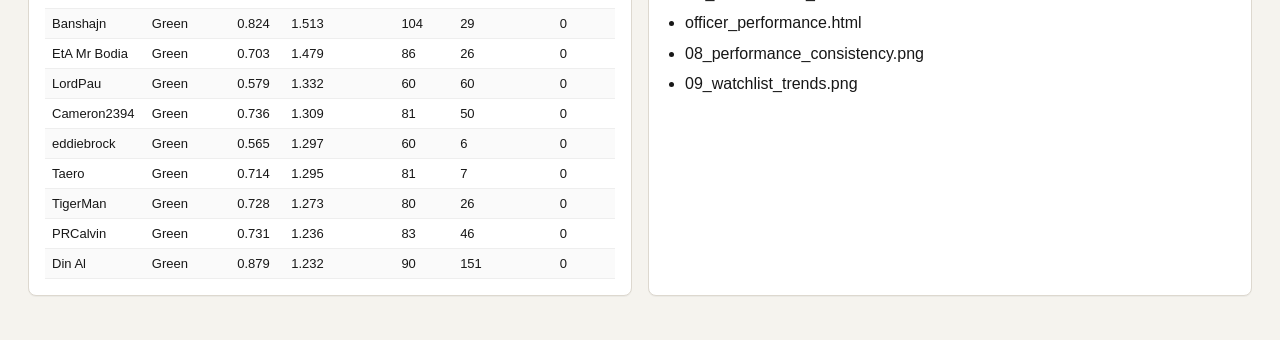
==== commit eddea556: "July 26th" ====
--- a/officer_performance.html
+++ b/officer_performance.html
@@ -3,9 +3,9 @@
 <title>OANR Officer Performance Log</title>
 <style>body{margin:0;background:#f5f3ee;color:#171717;font-family:Segoe UI,Arial,sans-serif;}.shell{max-width:1280px;margin:0 auto;padding:28px;}.hero{display:flex;justify-content:space-between;gap:24px;align-items:flex-end;border-bottom:3px solid #111;padding-bottom:22px;margin-bottom:20px;}.eyebrow{text-transform:uppercase;letter-spacing:.12em;font-size:12px;font-weight:700;margin:0 0 6px;color:#735c1f;}h1{font-size:44px;line-height:1;margin:0;}h2{font-size:20px;margin:0 0 12px;}.sub{margin:10px 0 0;color:#555;}.heroMeta{display:flex;flex-direction:column;gap:8px;text-align:right;color:#333;font-size:13px;}.cards{display:grid;grid-template-columns:repeat(6,1fr);gap:12px;margin:20px 0;}.card,.panel{background:white;border:1px solid #ddd8cf;border-radius:8px;box-shadow:0 1px 0 rgba(0,0,0,.04);}.card{padding:14px 16px;}.card span{display:block;color:#666;font-size:12px;text-transform:uppercase;letter-spacing:.08em;}.card strong{display:block;font-size:24px;margin:6px 0;white-space:nowrap;overflow:hidden;text-overflow:ellipsis;}.riskBand{display:grid;grid-template-columns:repeat(3,1fr);gap:12px;margin-bottom:20px;}.risk{border-radius:8px;padding:14px 18px;color:white;display:flex;align-items:baseline;justify-content:space-between;}.risk strong{font-size:34px;}.green{background:#05843b}.amber{background:#b36b00}.red{background:#bc1919}.grid{display:grid;gap:16px;margin-bottom:16px;}.two{grid-template-columns:1fr 1fr;}.panel{padding:16px;overflow:hidden;}.panel img{width:100%;display:block;border:1px solid #e6e0d6;border-radius:6px;background:white;}.caption{color:#555;font-size:13px;margin:10px 0 0;}table{width:100%;border-collapse:collapse;font-size:13px;}th{text-align:left;background:#242424;color:white;padding:8px;}td{border-bottom:1px solid #eee;padding:7px;vertical-align:top;}tr:nth-child(even) td{background:#fafafa;}.files{line-height:1.9;margin:0;padding-left:20px;}@media(max-width:980px){.cards{grid-template-columns:repeat(2,1fr)}.two{grid-template-columns:1fr}.hero{display:block}.heroMeta{text-align:left;margin-top:16px}}</style></head><body>
 <main class="shell">
-<section class="hero"><div><p class="eyebrow">OANR Territory Battle</p><h1>Officer Performance Log</h1><p class="sub">Snapshot 2026-07-23 19:22:28. Analysed phases <strong>[2 3 4 5 6]</strong>. This page tracks patterns across TB snapshots.</p></div><div class="heroMeta"><span>9 logged snapshots</span><span>57 players in log</span><span>50 current players</span></div></section>
-<section class="cards"><article class="card"><span>Concern</span><strong>38</strong><small>persistent pattern</small></article><article class="card"><span>Watch</span><strong>0</strong><small>emerging pattern</small></article><article class="card"><span>Reliable Core</span><strong>0</strong><small>clean recent record</small></article><article class="card"><span>Snapshots</span><strong>9</strong><small>logged</small></article><article class="card"><span>Current Players</span><strong>50</strong><small>in latest export</small></article><article class="card"><span>History</span><strong>active</strong><small>trend depth</small></article></section>
+<section class="hero"><div><p class="eyebrow">OANR Territory Battle</p><h1>Officer Performance Log</h1><p class="sub">Snapshot 2026-07-26 20:22:42. Analysed phases <strong>[2 3 4 5 6]</strong>. This page tracks patterns across TB snapshots.</p></div><div class="heroMeta"><span>10 logged snapshots</span><span>57 players in log</span><span>50 current players</span></div></section>
+<section class="cards"><article class="card"><span>Concern</span><strong>26</strong><small>persistent pattern</small></article><article class="card"><span>Watch</span><strong>1</strong><small>emerging pattern</small></article><article class="card"><span>Reliable Core</span><strong>0</strong><small>clean recent record</small></article><article class="card"><span>Snapshots</span><strong>10</strong><small>logged</small></article><article class="card"><span>Current Players</span><strong>50</strong><small>in latest export</small></article><article class="card"><span>History</span><strong>active</strong><small>trend depth</small></article></section>
 <section class="grid two"><article class="panel"><h2>Performance Consistency</h2><img src="08_performance_consistency.png" alt="Performance Consistency"><p class="caption">Recent TBs across the top, players down the side. Grey means absent from that snapshot.</p></article><article class="panel"><h2>Watchlist Trends</h2><img src="09_watchlist_trends.png" alt="Watchlist Trends"><p class="caption">Contribution score trend for players currently on the officer watchlist.</p></article></section>
-<section class="grid two"><article class="panel"><h2>Consistent Underachievers</h2><table><thead><tr><th>Name</th><th>Status</th><th>PatternReason</th><th>RecentRuns</th><th>WatchFlags</th><th>ConcernFlags</th><th>CurrentRisk</th><th>CurrentReason</th><th>CurrentScore</th><th>ScoreChangePct</th></tr></thead><tbody><tr><td>Glove</td><td>Concern</td><td>non-green in 5 recent TBs, low waves in 5 recent TBs, missed deploys in 5 recent TBs, score down 38% vs recent average</td><td>5</td><td>3</td><td>5</td><td>Red</td><td>missed deploy, low waves, low platoons</td><td>0.151</td><td>-0.376</td></tr><tr><td>spudgun187 ren</td><td>Concern</td><td>non-green in 5 recent TBs, low waves in 5 recent TBs, score down 28% vs recent average</td><td>5</td><td>3</td><td>5</td><td>Red</td><td>missed deploy, low waves</td><td>0.312</td><td>-0.277</td></tr><tr><td>Calaveylon Kwai</td><td>Concern</td><td>non-green in 5 recent TBs, low waves in 3 recent TBs</td><td>5</td><td>3</td><td>5</td><td>Red</td><td>missed deploy, low waves, low platoons</td><td>0.646</td><td>0.180</td></tr><tr><td>kernowjg</td><td>Concern</td><td>non-green in 5 recent TBs, low waves in 5 recent TBs</td><td>5</td><td>3</td><td>5</td><td>Red</td><td>missed deploy, low waves</td><td>0.604</td><td>0.196</td></tr><tr><td>peregrine7</td><td>Concern</td><td>non-green in 5 recent TBs, low waves in 5 recent TBs</td><td>5</td><td>3</td><td>5</td><td>Red</td><td>missed deploy, low waves, low platoons</td><td>0.510</td><td>0.247</td></tr><tr><td>Certified Taco Lover</td><td>Concern</td><td>non-green in 5 recent TBs, low waves in 3 recent TBs</td><td>5</td><td>3</td><td>5</td><td>Red</td><td>missed deploy, low waves, low platoons</td><td>0.623</td><td>0.258</td></tr><tr><td>Aserius</td><td>Concern</td><td>non-green in 5 recent TBs, low waves in 5 recent TBs</td><td>5</td><td>3</td><td>5</td><td>Red</td><td>missed deploy, low waves</td><td>0.670</td><td>0.308</td></tr><tr><td>DarthShuka</td><td>Concern</td><td>non-green in 5 recent TBs, low waves in 5 recent TBs</td><td>5</td><td>3</td><td>5</td><td>Red</td><td>missed deploy, low waves</td><td>0.614</td><td>0.334</td></tr><tr><td>Nick</td><td>Concern</td><td>non-green in 5 recent TBs, low waves in 5 recent TBs</td><td>5</td><td>3</td><td>5</td><td>Red</td><td>missed deploy, low waves</td><td>0.714</td><td>0.384</td></tr><tr><td>Fleshstorm</td><td>Concern</td><td>non-green in 5 recent TBs, low waves in 3 recent TBs, missed deploys in 5 recent TBs</td><td>5</td><td>3</td><td>5</td><td>Red</td><td>missed deploy, low waves</td><td>0.723</td><td>0.394</td></tr><tr><td>ZKylo Jiuter</td><td>Concern</td><td>non-green in 5 recent TBs, low waves in 5 recent TBs</td><td>5</td><td>3</td><td>5</td><td>Red</td><td>missed deploy, low waves</td><td>0.663</td><td>0.429</td></tr><tr><td>3ATM3</td><td>Concern</td><td>non-green in 5 recent TBs, low waves in 5 recent TBs, missed deploys in 5 recent TBs</td><td>5</td><td>3</td><td>5</td><td>Red</td><td>missed deploy, low waves, low platoons</td><td>0.632</td><td>0.591</td></tr><tr><td>Azz01</td><td>Concern</td><td>non-green in 5 recent TBs, low waves in 5 recent TBs, missed deploys in 5 recent TBs</td><td>5</td><td>3</td><td>5</td><td>Red</td><td>missed deploy, low waves</td><td>0.704</td><td>0.756</td></tr><tr><td>Obo Nâm</td><td>Concern</td><td>non-green in 5 recent TBs, low waves in 5 recent TBs</td><td>5</td><td>3</td><td>5</td><td>Red</td><td>missed deploy, low waves</td><td>0.755</td><td>0.780</td></tr><tr><td>FØAL</td><td>Concern</td><td>non-green in 5 recent TBs, low waves in 5 recent TBs</td><td>5</td><td>3</td><td>5</td><td>Red</td><td>missed deploy, low waves</td><td>0.719</td><td>0.781</td></tr><tr><td>Jacyn Amme</td><td>Concern</td><td>non-green in 5 recent TBs, low waves in 5 recent TBs</td><td>5</td><td>3</td><td>5</td><td>Red</td><td>missed deploy, low waves</td><td>0.594</td><td>1.090</td></tr><tr><td>steeeaaaddd</td><td>Concern</td><td>non-green in 3 recent TBs, low waves in 3 recent TBs, missed deploys in 3 recent TBs</td><td>3</td><td>2</td><td>3</td><td>Red</td><td>missed deploy, low waves</td><td>0.542</td><td></td></tr><tr><td>FollowerofRevan</td><td>Concern</td><td>non-green in 3 recent TBs, low waves in 3 recent TBs, score down 100% vs recent average</td><td>5</td><td>1</td><td>3</td><td>Red</td><td>missed deploy, low waves, low platoons</td><td>0</td><td>-1</td></tr><tr><td>The Great Cornholio</td><td>Concern</td><td>non-green in 3 recent TBs, low waves in 3 recent TBs, score down 45% vs recent average</td><td>5</td><td>1</td><td>3</td><td>Red</td><td>missed deploy, low waves, low platoons</td><td>0.277</td><td>-0.453</td></tr><tr><td>Anci</td><td>Concern</td><td>non-green in 3 recent TBs, low waves in 3 recent TBs, score down 36% vs recent average</td><td>5</td><td>1</td><td>3</td><td>Red</td><td>missed deploy, low waves</td><td>0.333</td><td>-0.363</td></tr><tr><td>HedaLeia</td><td>Concern</td><td>non-green in 3 recent TBs, low waves in 3 recent TBs, score down 27% vs recent average</td><td>5</td><td>1</td><td>3</td><td>Red</td><td>missed deploy, low waves, low platoons</td><td>0.384</td><td>-0.268</td></tr><tr><td>Chelli</td><td>Concern</td><td>non-green in 3 recent TBs, low waves in 3 recent TBs, score down 20% vs recent average</td><td>5</td><td>1</td><td>3</td><td>Red</td><td>missed deploy, low waves</td><td>0.448</td><td>-0.201</td></tr><tr><td>cheeks</td><td>Concern</td><td>non-green in 3 recent TBs, low waves in 3 recent TBs</td><td>5</td><td>1</td><td>3</td><td>Red</td><td>missed deploy, low waves</td><td>0.641</td><td>0.028</td></tr><tr><td>Custardman</td><td>Concern</td><td>non-green in 3 recent TBs, low waves in 3 recent TBs</td><td>5</td><td>1</td><td>3</td><td>Red</td><td>missed deploy, low waves, low platoons</td><td>0.667</td><td>0.063</td></tr></tbody></table></article><article class="panel"><h2>Reliable Core</h2><p class="caption">None.</p></article></section>
-<section class="grid two"><article class="panel"><h2>Latest Strong Performers</h2><p class="caption">None.</p></article><article class="panel"><h2>Generated Files</h2><ul class="files"><li>TB_Performance_Log.csv</li><li>TB_Performance_Watchlist.csv</li><li>officer_performance.html</li><li>08_performance_consistency.png</li><li>09_watchlist_trends.png</li></ul></article></section>
+<section class="grid two"><article class="panel"><h2>Consistent Underachievers</h2><table><thead><tr><th>Name</th><th>Status</th><th>PatternReason</th><th>RecentRuns</th><th>WatchFlags</th><th>ConcernFlags</th><th>CurrentRisk</th><th>CurrentReason</th><th>CurrentScore</th><th>ScoreChangePct</th></tr></thead><tbody><tr><td>kernowjg</td><td>Concern</td><td>non-green in 5 recent TBs, low waves in 5 recent TBs, missed deploys in 2 recent TBs, score down 32% vs recent average</td><td>5</td><td>3</td><td>5</td><td>Red</td><td>missed deploy, low waves</td><td>0.358</td><td>-0.319</td></tr><tr><td>spudgun187 ren</td><td>Concern</td><td>non-green in 5 recent TBs, low waves in 5 recent TBs, score down 27% vs recent average</td><td>5</td><td>3</td><td>5</td><td>Red</td><td>low waves</td><td>0.298</td><td>-0.266</td></tr><tr><td>peregrine7</td><td>Concern</td><td>non-green in 5 recent TBs, low waves in 5 recent TBs</td><td>5</td><td>3</td><td>5</td><td>Red</td><td>low waves, low platoons</td><td>0.397</td><td>-0.081</td></tr><tr><td>3ATM3</td><td>Concern</td><td>non-green in 5 recent TBs, low waves in 4 recent TBs, missed deploys in 5 recent TBs</td><td>5</td><td>3</td><td>5</td><td>Red</td><td>missed deploy</td><td>0.432</td><td>-0.051</td></tr><tr><td>DarthShuka</td><td>Concern</td><td>non-green in 5 recent TBs, low waves in 5 recent TBs</td><td>5</td><td>3</td><td>5</td><td>Red</td><td>low waves</td><td>0.474</td><td>-0.050</td></tr><tr><td>Calaveylon Kwai</td><td>Concern</td><td>non-green in 5 recent TBs</td><td>5</td><td>3</td><td>5</td><td>Red</td><td>low platoons</td><td>0.557</td><td>-0.023</td></tr><tr><td>Jacyn Amme</td><td>Concern</td><td>non-green in 5 recent TBs, low waves in 5 recent TBs, missed deploys in 2 recent TBs</td><td>5</td><td>3</td><td>5</td><td>Red</td><td>missed deploy, low waves</td><td>0.365</td><td>-0.013</td></tr><tr><td>Glove</td><td>Concern</td><td>non-green in 5 recent TBs, low waves in 5 recent TBs, missed deploys in 4 recent TBs</td><td>5</td><td>3</td><td>5</td><td>Red</td><td>low waves</td><td>0.234</td><td>0.060</td></tr><tr><td>Fleshstorm</td><td>Concern</td><td>non-green in 5 recent TBs, missed deploys in 5 recent TBs</td><td>5</td><td>3</td><td>5</td><td>Red</td><td>missed deploy</td><td>0.617</td><td>0.077</td></tr><tr><td>Certified Taco Lover</td><td>Concern</td><td>non-green in 5 recent TBs</td><td>5</td><td>3</td><td>5</td><td>Red</td><td>low platoons</td><td>0.575</td><td>0.087</td></tr><tr><td>ZKylo Jiuter</td><td>Concern</td><td>non-green in 4 recent TBs, low waves in 4 recent TBs</td><td>5</td><td>2</td><td>4</td><td>Green</td><td>solid contributor</td><td>0.497</td><td>-0.033</td></tr><tr><td>Nick</td><td>Concern</td><td>non-green in 4 recent TBs, low waves in 4 recent TBs</td><td>5</td><td>2</td><td>4</td><td>Green</td><td>solid contributor, above expected GP</td><td>0.576</td><td>0.015</td></tr><tr><td>Aserius</td><td>Concern</td><td>non-green in 4 recent TBs, low waves in 4 recent TBs</td><td>5</td><td>2</td><td>4</td><td>Green</td><td>solid contributor, above expected GP</td><td>0.588</td><td>0.064</td></tr><tr><td>Azz01</td><td>Concern</td><td>non-green in 4 recent TBs, low waves in 4 recent TBs, missed deploys in 4 recent TBs</td><td>5</td><td>2</td><td>4</td><td>Green</td><td>solid contributor</td><td>0.570</td><td>0.200</td></tr><tr><td>Obo Nâm</td><td>Concern</td><td>non-green in 4 recent TBs, low waves in 4 recent TBs</td><td>5</td><td>2</td><td>4</td><td>Green</td><td>solid contributor, above expected GP</td><td>0.635</td><td>0.265</td></tr><tr><td>FØAL</td><td>Concern</td><td>non-green in 4 recent TBs, low waves in 4 recent TBs</td><td>5</td><td>2</td><td>4</td><td>Green</td><td>solid contributor, above expected GP</td><td>0.640</td><td>0.322</td></tr><tr><td>FollowerofRevan</td><td>Concern</td><td>non-green in 3 recent TBs, low waves in 3 recent TBs, missed deploys in 2 recent TBs, score down 86% vs recent average</td><td>5</td><td>2</td><td>3</td><td>Red</td><td>missed deploy, low waves, low platoons</td><td>0.062</td><td>-0.865</td></tr><tr><td>The Great Cornholio</td><td>Concern</td><td>non-green in 3 recent TBs, low waves in 3 recent TBs, score down 40% vs recent average</td><td>5</td><td>2</td><td>3</td><td>Red</td><td>low waves, low platoons</td><td>0.267</td><td>-0.403</td></tr><tr><td>HedaLeia</td><td>Concern</td><td>non-green in 3 recent TBs, low waves in 3 recent TBs, score down 28% vs recent average</td><td>5</td><td>2</td><td>3</td><td>Red</td><td>low waves</td><td>0.351</td><td>-0.282</td></tr><tr><td>Custardman</td><td>Concern</td><td>non-green in 3 recent TBs, missed deploys in 2 recent TBs, score down 22% vs recent average</td><td>5</td><td>2</td><td>3</td><td>Red</td><td>missed deploy</td><td>0.493</td><td>-0.223</td></tr><tr><td>Holycrabe</td><td>Concern</td><td>non-green in 3 recent TBs, missed deploys in 2 recent TBs</td><td>5</td><td>2</td><td>3</td><td>Red</td><td>missed deploy</td><td>0.526</td><td>-0.188</td></tr><tr><td>Chelli</td><td>Concern</td><td>non-green in 3 recent TBs, missed deploys in 2 recent TBs</td><td>5</td><td>2</td><td>3</td><td>Red</td><td>missed deploy</td><td>0.467</td><td>-0.128</td></tr><tr><td>JAYBIRD</td><td>Concern</td><td>non-green in 3 recent TBs, low waves in 3 recent TBs</td><td>5</td><td>2</td><td>3</td><td>Red</td><td>low waves</td><td>0.494</td><td>-0.118</td></tr><tr><td>steeeaaaddd</td><td>Concern</td><td>non-green in 3 recent TBs, low waves in 3 recent TBs, missed deploys in 3 recent TBs</td><td>4</td><td>1</td><td>3</td><td>Green</td><td>solid contributor, above expected GP</td><td>0.440</td><td>1.434</td></tr></tbody></table></article><article class="panel"><h2>Reliable Core</h2><p class="caption">None.</p></article></section>
+<section class="grid two"><article class="panel"><h2>Latest Strong Performers</h2><table><thead><tr><th>Name</th><th>RiskGroup</th><th>Score</th><th>ExpectedRatio</th><th>Waves</th><th>PlatoonUnits</th><th>Missed</th></tr></thead><tbody><tr><td>Iceman2781</td><td>Green</td><td>0.822</td><td>1.621</td><td>104</td><td>17</td><td>0</td></tr><tr><td>Banshajn</td><td>Green</td><td>0.824</td><td>1.513</td><td>104</td><td>29</td><td>0</td></tr><tr><td>EtA Mr Bodia</td><td>Green</td><td>0.703</td><td>1.479</td><td>86</td><td>26</td><td>0</td></tr><tr><td>LordPau</td><td>Green</td><td>0.579</td><td>1.332</td><td>60</td><td>60</td><td>0</td></tr><tr><td>Cameron2394</td><td>Green</td><td>0.736</td><td>1.309</td><td>81</td><td>50</td><td>0</td></tr><tr><td>eddiebrock</td><td>Green</td><td>0.565</td><td>1.297</td><td>60</td><td>6</td><td>0</td></tr><tr><td>Taero</td><td>Green</td><td>0.714</td><td>1.295</td><td>81</td><td>7</td><td>0</td></tr><tr><td>TigerMan</td><td>Green</td><td>0.728</td><td>1.273</td><td>80</td><td>26</td><td>0</td></tr><tr><td>PRCalvin</td><td>Green</td><td>0.731</td><td>1.236</td><td>83</td><td>46</td><td>0</td></tr><tr><td>Din Al</td><td>Green</td><td>0.879</td><td>1.232</td><td>90</td><td>151</td><td>0</td></tr></tbody></table></article><article class="panel"><h2>Generated Files</h2><ul class="files"><li>TB_Performance_Log.csv</li><li>TB_Performance_Watchlist.csv</li><li>officer_performance.html</li><li>08_performance_consistency.png</li><li>09_watchlist_trends.png</li></ul></article></section>
 </main></body></html>
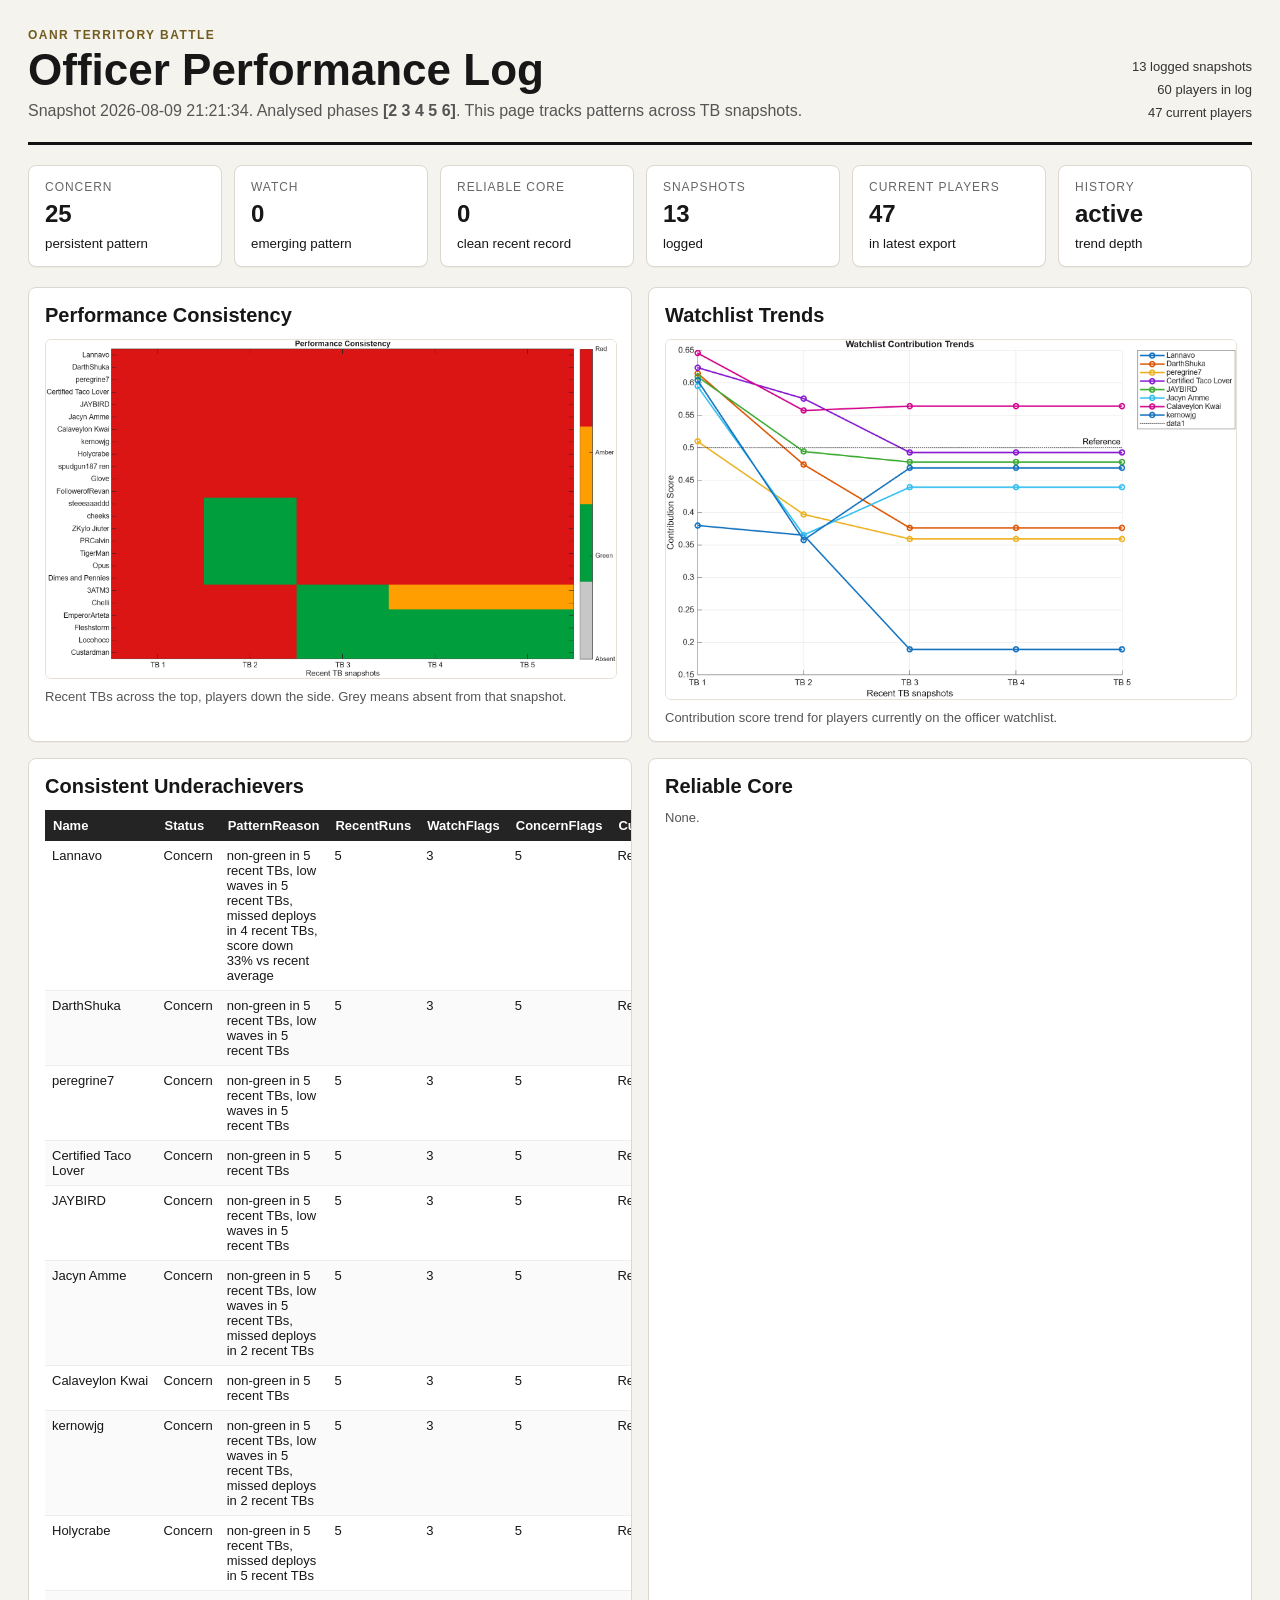
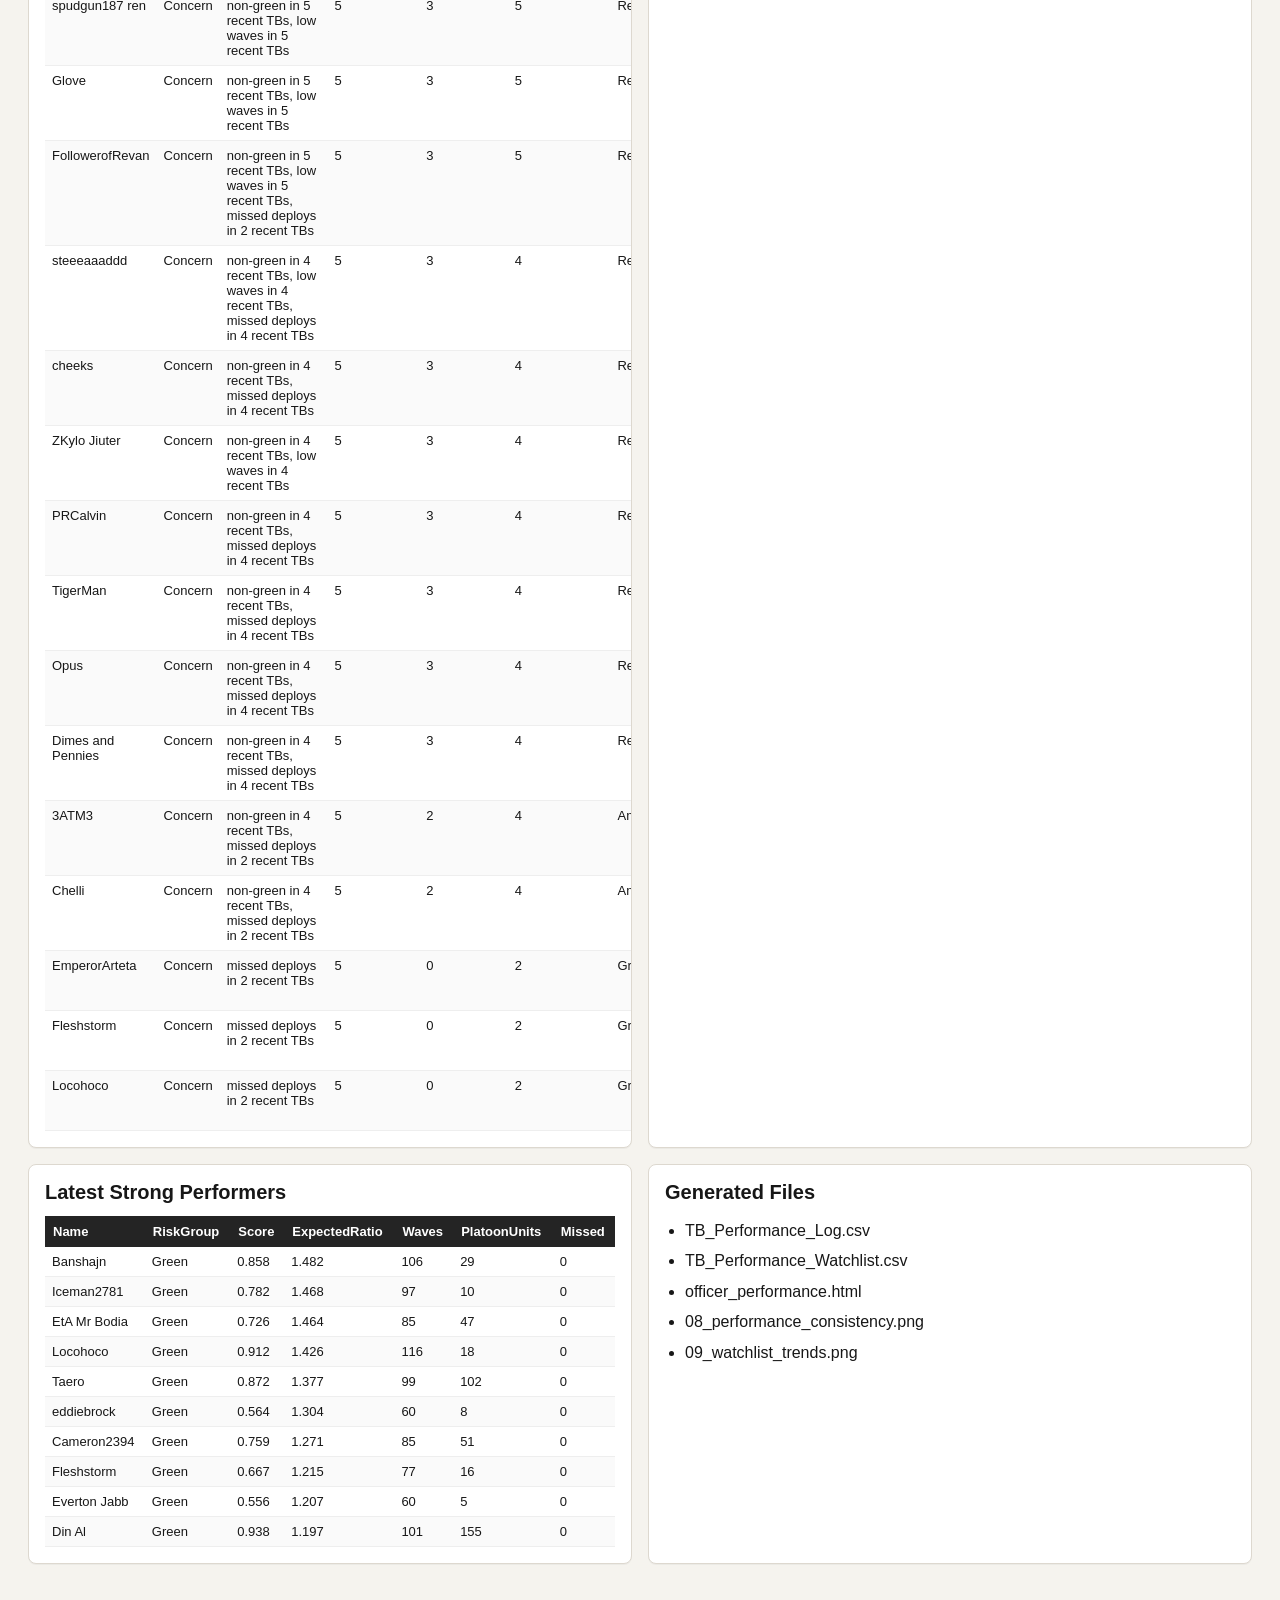
==== commit 03fc287b: "August1" ====
--- a/officer_performance.html
+++ b/officer_performance.html
@@ -3,9 +3,9 @@
 <title>OANR Officer Performance Log</title>
 <style>body{margin:0;background:#f5f3ee;color:#171717;font-family:Segoe UI,Arial,sans-serif;}.shell{max-width:1280px;margin:0 auto;padding:28px;}.hero{display:flex;justify-content:space-between;gap:24px;align-items:flex-end;border-bottom:3px solid #111;padding-bottom:22px;margin-bottom:20px;}.eyebrow{text-transform:uppercase;letter-spacing:.12em;font-size:12px;font-weight:700;margin:0 0 6px;color:#735c1f;}h1{font-size:44px;line-height:1;margin:0;}h2{font-size:20px;margin:0 0 12px;}.sub{margin:10px 0 0;color:#555;}.heroMeta{display:flex;flex-direction:column;gap:8px;text-align:right;color:#333;font-size:13px;}.cards{display:grid;grid-template-columns:repeat(6,1fr);gap:12px;margin:20px 0;}.card,.panel{background:white;border:1px solid #ddd8cf;border-radius:8px;box-shadow:0 1px 0 rgba(0,0,0,.04);}.card{padding:14px 16px;}.card span{display:block;color:#666;font-size:12px;text-transform:uppercase;letter-spacing:.08em;}.card strong{display:block;font-size:24px;margin:6px 0;white-space:nowrap;overflow:hidden;text-overflow:ellipsis;}.riskBand{display:grid;grid-template-columns:repeat(3,1fr);gap:12px;margin-bottom:20px;}.risk{border-radius:8px;padding:14px 18px;color:white;display:flex;align-items:baseline;justify-content:space-between;}.risk strong{font-size:34px;}.green{background:#05843b}.amber{background:#b36b00}.red{background:#bc1919}.grid{display:grid;gap:16px;margin-bottom:16px;}.two{grid-template-columns:1fr 1fr;}.panel{padding:16px;overflow:hidden;}.panel img{width:100%;display:block;border:1px solid #e6e0d6;border-radius:6px;background:white;}.caption{color:#555;font-size:13px;margin:10px 0 0;}table{width:100%;border-collapse:collapse;font-size:13px;}th{text-align:left;background:#242424;color:white;padding:8px;}td{border-bottom:1px solid #eee;padding:7px;vertical-align:top;}tr:nth-child(even) td{background:#fafafa;}.files{line-height:1.9;margin:0;padding-left:20px;}@media(max-width:980px){.cards{grid-template-columns:repeat(2,1fr)}.two{grid-template-columns:1fr}.hero{display:block}.heroMeta{text-align:left;margin-top:16px}}</style></head><body>
 <main class="shell">
-<section class="hero"><div><p class="eyebrow">OANR Territory Battle</p><h1>Officer Performance Log</h1><p class="sub">Snapshot 2026-07-26 20:22:42. Analysed phases <strong>[2 3 4 5 6]</strong>. This page tracks patterns across TB snapshots.</p></div><div class="heroMeta"><span>10 logged snapshots</span><span>57 players in log</span><span>50 current players</span></div></section>
-<section class="cards"><article class="card"><span>Concern</span><strong>26</strong><small>persistent pattern</small></article><article class="card"><span>Watch</span><strong>1</strong><small>emerging pattern</small></article><article class="card"><span>Reliable Core</span><strong>0</strong><small>clean recent record</small></article><article class="card"><span>Snapshots</span><strong>10</strong><small>logged</small></article><article class="card"><span>Current Players</span><strong>50</strong><small>in latest export</small></article><article class="card"><span>History</span><strong>active</strong><small>trend depth</small></article></section>
+<section class="hero"><div><p class="eyebrow">OANR Territory Battle</p><h1>Officer Performance Log</h1><p class="sub">Snapshot 2026-08-09 21:21:34. Analysed phases <strong>[2 3 4 5 6]</strong>. This page tracks patterns across TB snapshots.</p></div><div class="heroMeta"><span>13 logged snapshots</span><span>60 players in log</span><span>47 current players</span></div></section>
+<section class="cards"><article class="card"><span>Concern</span><strong>25</strong><small>persistent pattern</small></article><article class="card"><span>Watch</span><strong>0</strong><small>emerging pattern</small></article><article class="card"><span>Reliable Core</span><strong>0</strong><small>clean recent record</small></article><article class="card"><span>Snapshots</span><strong>13</strong><small>logged</small></article><article class="card"><span>Current Players</span><strong>47</strong><small>in latest export</small></article><article class="card"><span>History</span><strong>active</strong><small>trend depth</small></article></section>
 <section class="grid two"><article class="panel"><h2>Performance Consistency</h2><img src="08_performance_consistency.png" alt="Performance Consistency"><p class="caption">Recent TBs across the top, players down the side. Grey means absent from that snapshot.</p></article><article class="panel"><h2>Watchlist Trends</h2><img src="09_watchlist_trends.png" alt="Watchlist Trends"><p class="caption">Contribution score trend for players currently on the officer watchlist.</p></article></section>
-<section class="grid two"><article class="panel"><h2>Consistent Underachievers</h2><table><thead><tr><th>Name</th><th>Status</th><th>PatternReason</th><th>RecentRuns</th><th>WatchFlags</th><th>ConcernFlags</th><th>CurrentRisk</th><th>CurrentReason</th><th>CurrentScore</th><th>ScoreChangePct</th></tr></thead><tbody><tr><td>kernowjg</td><td>Concern</td><td>non-green in 5 recent TBs, low waves in 5 recent TBs, missed deploys in 2 recent TBs, score down 32% vs recent average</td><td>5</td><td>3</td><td>5</td><td>Red</td><td>missed deploy, low waves</td><td>0.358</td><td>-0.319</td></tr><tr><td>spudgun187 ren</td><td>Concern</td><td>non-green in 5 recent TBs, low waves in 5 recent TBs, score down 27% vs recent average</td><td>5</td><td>3</td><td>5</td><td>Red</td><td>low waves</td><td>0.298</td><td>-0.266</td></tr><tr><td>peregrine7</td><td>Concern</td><td>non-green in 5 recent TBs, low waves in 5 recent TBs</td><td>5</td><td>3</td><td>5</td><td>Red</td><td>low waves, low platoons</td><td>0.397</td><td>-0.081</td></tr><tr><td>3ATM3</td><td>Concern</td><td>non-green in 5 recent TBs, low waves in 4 recent TBs, missed deploys in 5 recent TBs</td><td>5</td><td>3</td><td>5</td><td>Red</td><td>missed deploy</td><td>0.432</td><td>-0.051</td></tr><tr><td>DarthShuka</td><td>Concern</td><td>non-green in 5 recent TBs, low waves in 5 recent TBs</td><td>5</td><td>3</td><td>5</td><td>Red</td><td>low waves</td><td>0.474</td><td>-0.050</td></tr><tr><td>Calaveylon Kwai</td><td>Concern</td><td>non-green in 5 recent TBs</td><td>5</td><td>3</td><td>5</td><td>Red</td><td>low platoons</td><td>0.557</td><td>-0.023</td></tr><tr><td>Jacyn Amme</td><td>Concern</td><td>non-green in 5 recent TBs, low waves in 5 recent TBs, missed deploys in 2 recent TBs</td><td>5</td><td>3</td><td>5</td><td>Red</td><td>missed deploy, low waves</td><td>0.365</td><td>-0.013</td></tr><tr><td>Glove</td><td>Concern</td><td>non-green in 5 recent TBs, low waves in 5 recent TBs, missed deploys in 4 recent TBs</td><td>5</td><td>3</td><td>5</td><td>Red</td><td>low waves</td><td>0.234</td><td>0.060</td></tr><tr><td>Fleshstorm</td><td>Concern</td><td>non-green in 5 recent TBs, missed deploys in 5 recent TBs</td><td>5</td><td>3</td><td>5</td><td>Red</td><td>missed deploy</td><td>0.617</td><td>0.077</td></tr><tr><td>Certified Taco Lover</td><td>Concern</td><td>non-green in 5 recent TBs</td><td>5</td><td>3</td><td>5</td><td>Red</td><td>low platoons</td><td>0.575</td><td>0.087</td></tr><tr><td>ZKylo Jiuter</td><td>Concern</td><td>non-green in 4 recent TBs, low waves in 4 recent TBs</td><td>5</td><td>2</td><td>4</td><td>Green</td><td>solid contributor</td><td>0.497</td><td>-0.033</td></tr><tr><td>Nick</td><td>Concern</td><td>non-green in 4 recent TBs, low waves in 4 recent TBs</td><td>5</td><td>2</td><td>4</td><td>Green</td><td>solid contributor, above expected GP</td><td>0.576</td><td>0.015</td></tr><tr><td>Aserius</td><td>Concern</td><td>non-green in 4 recent TBs, low waves in 4 recent TBs</td><td>5</td><td>2</td><td>4</td><td>Green</td><td>solid contributor, above expected GP</td><td>0.588</td><td>0.064</td></tr><tr><td>Azz01</td><td>Concern</td><td>non-green in 4 recent TBs, low waves in 4 recent TBs, missed deploys in 4 recent TBs</td><td>5</td><td>2</td><td>4</td><td>Green</td><td>solid contributor</td><td>0.570</td><td>0.200</td></tr><tr><td>Obo Nâm</td><td>Concern</td><td>non-green in 4 recent TBs, low waves in 4 recent TBs</td><td>5</td><td>2</td><td>4</td><td>Green</td><td>solid contributor, above expected GP</td><td>0.635</td><td>0.265</td></tr><tr><td>FØAL</td><td>Concern</td><td>non-green in 4 recent TBs, low waves in 4 recent TBs</td><td>5</td><td>2</td><td>4</td><td>Green</td><td>solid contributor, above expected GP</td><td>0.640</td><td>0.322</td></tr><tr><td>FollowerofRevan</td><td>Concern</td><td>non-green in 3 recent TBs, low waves in 3 recent TBs, missed deploys in 2 recent TBs, score down 86% vs recent average</td><td>5</td><td>2</td><td>3</td><td>Red</td><td>missed deploy, low waves, low platoons</td><td>0.062</td><td>-0.865</td></tr><tr><td>The Great Cornholio</td><td>Concern</td><td>non-green in 3 recent TBs, low waves in 3 recent TBs, score down 40% vs recent average</td><td>5</td><td>2</td><td>3</td><td>Red</td><td>low waves, low platoons</td><td>0.267</td><td>-0.403</td></tr><tr><td>HedaLeia</td><td>Concern</td><td>non-green in 3 recent TBs, low waves in 3 recent TBs, score down 28% vs recent average</td><td>5</td><td>2</td><td>3</td><td>Red</td><td>low waves</td><td>0.351</td><td>-0.282</td></tr><tr><td>Custardman</td><td>Concern</td><td>non-green in 3 recent TBs, missed deploys in 2 recent TBs, score down 22% vs recent average</td><td>5</td><td>2</td><td>3</td><td>Red</td><td>missed deploy</td><td>0.493</td><td>-0.223</td></tr><tr><td>Holycrabe</td><td>Concern</td><td>non-green in 3 recent TBs, missed deploys in 2 recent TBs</td><td>5</td><td>2</td><td>3</td><td>Red</td><td>missed deploy</td><td>0.526</td><td>-0.188</td></tr><tr><td>Chelli</td><td>Concern</td><td>non-green in 3 recent TBs, missed deploys in 2 recent TBs</td><td>5</td><td>2</td><td>3</td><td>Red</td><td>missed deploy</td><td>0.467</td><td>-0.128</td></tr><tr><td>JAYBIRD</td><td>Concern</td><td>non-green in 3 recent TBs, low waves in 3 recent TBs</td><td>5</td><td>2</td><td>3</td><td>Red</td><td>low waves</td><td>0.494</td><td>-0.118</td></tr><tr><td>steeeaaaddd</td><td>Concern</td><td>non-green in 3 recent TBs, low waves in 3 recent TBs, missed deploys in 3 recent TBs</td><td>4</td><td>1</td><td>3</td><td>Green</td><td>solid contributor, above expected GP</td><td>0.440</td><td>1.434</td></tr></tbody></table></article><article class="panel"><h2>Reliable Core</h2><p class="caption">None.</p></article></section>
-<section class="grid two"><article class="panel"><h2>Latest Strong Performers</h2><table><thead><tr><th>Name</th><th>RiskGroup</th><th>Score</th><th>ExpectedRatio</th><th>Waves</th><th>PlatoonUnits</th><th>Missed</th></tr></thead><tbody><tr><td>Iceman2781</td><td>Green</td><td>0.822</td><td>1.621</td><td>104</td><td>17</td><td>0</td></tr><tr><td>Banshajn</td><td>Green</td><td>0.824</td><td>1.513</td><td>104</td><td>29</td><td>0</td></tr><tr><td>EtA Mr Bodia</td><td>Green</td><td>0.703</td><td>1.479</td><td>86</td><td>26</td><td>0</td></tr><tr><td>LordPau</td><td>Green</td><td>0.579</td><td>1.332</td><td>60</td><td>60</td><td>0</td></tr><tr><td>Cameron2394</td><td>Green</td><td>0.736</td><td>1.309</td><td>81</td><td>50</td><td>0</td></tr><tr><td>eddiebrock</td><td>Green</td><td>0.565</td><td>1.297</td><td>60</td><td>6</td><td>0</td></tr><tr><td>Taero</td><td>Green</td><td>0.714</td><td>1.295</td><td>81</td><td>7</td><td>0</td></tr><tr><td>TigerMan</td><td>Green</td><td>0.728</td><td>1.273</td><td>80</td><td>26</td><td>0</td></tr><tr><td>PRCalvin</td><td>Green</td><td>0.731</td><td>1.236</td><td>83</td><td>46</td><td>0</td></tr><tr><td>Din Al</td><td>Green</td><td>0.879</td><td>1.232</td><td>90</td><td>151</td><td>0</td></tr></tbody></table></article><article class="panel"><h2>Generated Files</h2><ul class="files"><li>TB_Performance_Log.csv</li><li>TB_Performance_Watchlist.csv</li><li>officer_performance.html</li><li>08_performance_consistency.png</li><li>09_watchlist_trends.png</li></ul></article></section>
+<section class="grid two"><article class="panel"><h2>Consistent Underachievers</h2><table><thead><tr><th>Name</th><th>Status</th><th>PatternReason</th><th>RecentRuns</th><th>WatchFlags</th><th>ConcernFlags</th><th>CurrentRisk</th><th>CurrentReason</th><th>CurrentScore</th><th>ScoreChangePct</th></tr></thead><tbody><tr><td>Lannavo</td><td>Concern</td><td>non-green in 5 recent TBs, low waves in 5 recent TBs, missed deploys in 4 recent TBs, score down 33% vs recent average</td><td>5</td><td>3</td><td>5</td><td>Red</td><td>missed deploy, low waves</td><td>0.189</td><td>-0.327</td></tr><tr><td>DarthShuka</td><td>Concern</td><td>non-green in 5 recent TBs, low waves in 5 recent TBs</td><td>5</td><td>3</td><td>5</td><td>Red</td><td>low waves</td><td>0.376</td><td>-0.183</td></tr><tr><td>peregrine7</td><td>Concern</td><td>non-green in 5 recent TBs, low waves in 5 recent TBs</td><td>5</td><td>3</td><td>5</td><td>Red</td><td>low waves, low platoons</td><td>0.359</td><td>-0.116</td></tr><tr><td>Certified Taco Lover</td><td>Concern</td><td>non-green in 5 recent TBs</td><td>5</td><td>3</td><td>5</td><td>Red</td><td>low platoons</td><td>0.492</td><td>-0.098</td></tr><tr><td>JAYBIRD</td><td>Concern</td><td>non-green in 5 recent TBs, low waves in 5 recent TBs</td><td>5</td><td>3</td><td>5</td><td>Red</td><td>low waves</td><td>0.478</td><td>-0.072</td></tr><tr><td>Jacyn Amme</td><td>Concern</td><td>non-green in 5 recent TBs, low waves in 5 recent TBs, missed deploys in 2 recent TBs</td><td>5</td><td>3</td><td>5</td><td>Red</td><td>low waves</td><td>0.439</td><td>-0.045</td></tr><tr><td>Calaveylon Kwai</td><td>Concern</td><td>non-green in 5 recent TBs</td><td>5</td><td>3</td><td>5</td><td>Red</td><td>low platoons</td><td>0.564</td><td>-0.032</td></tr><tr><td>kernowjg</td><td>Concern</td><td>non-green in 5 recent TBs, low waves in 5 recent TBs, missed deploys in 2 recent TBs</td><td>5</td><td>3</td><td>5</td><td>Red</td><td>low waves</td><td>0.469</td><td>-0.013</td></tr><tr><td>Holycrabe</td><td>Concern</td><td>non-green in 5 recent TBs, missed deploys in 5 recent TBs</td><td>5</td><td>3</td><td>5</td><td>Red</td><td>missed deploy</td><td>0.658</td><td>0.020</td></tr><tr><td>spudgun187 ren</td><td>Concern</td><td>non-green in 5 recent TBs, low waves in 5 recent TBs</td><td>5</td><td>3</td><td>5</td><td>Red</td><td>low waves</td><td>0.427</td><td>0.166</td></tr><tr><td>Glove</td><td>Concern</td><td>non-green in 5 recent TBs, low waves in 5 recent TBs</td><td>5</td><td>3</td><td>5</td><td>Red</td><td>low waves</td><td>0.296</td><td>0.211</td></tr><tr><td>FollowerofRevan</td><td>Concern</td><td>non-green in 5 recent TBs, low waves in 5 recent TBs, missed deploys in 2 recent TBs</td><td>5</td><td>3</td><td>5</td><td>Red</td><td>low waves, low platoons</td><td>0.386</td><td>0.851</td></tr><tr><td>steeeaaaddd</td><td>Concern</td><td>non-green in 4 recent TBs, low waves in 4 recent TBs, missed deploys in 4 recent TBs</td><td>5</td><td>3</td><td>4</td><td>Red</td><td>missed deploy, low waves</td><td>0.342</td><td>-0.179</td></tr><tr><td>cheeks</td><td>Concern</td><td>non-green in 4 recent TBs, missed deploys in 4 recent TBs</td><td>5</td><td>3</td><td>4</td><td>Red</td><td>missed deploy</td><td>0.485</td><td>-0.112</td></tr><tr><td>ZKylo Jiuter</td><td>Concern</td><td>non-green in 4 recent TBs, low waves in 4 recent TBs</td><td>5</td><td>3</td><td>4</td><td>Red</td><td>low waves</td><td>0.467</td><td>-0.109</td></tr><tr><td>PRCalvin</td><td>Concern</td><td>non-green in 4 recent TBs, missed deploys in 4 recent TBs</td><td>5</td><td>3</td><td>4</td><td>Red</td><td>missed deploy</td><td>0.605</td><td>-0.102</td></tr><tr><td>TigerMan</td><td>Concern</td><td>non-green in 4 recent TBs, missed deploys in 4 recent TBs</td><td>5</td><td>3</td><td>4</td><td>Red</td><td>missed deploy</td><td>0.599</td><td>-0.102</td></tr><tr><td>Opus</td><td>Concern</td><td>non-green in 4 recent TBs, missed deploys in 4 recent TBs</td><td>5</td><td>3</td><td>4</td><td>Red</td><td>missed deploy</td><td>0.594</td><td>-0.101</td></tr><tr><td>Dimes and Pennies</td><td>Concern</td><td>non-green in 4 recent TBs, missed deploys in 4 recent TBs</td><td>5</td><td>3</td><td>4</td><td>Red</td><td>missed deploy</td><td>0.638</td><td>0.002</td></tr><tr><td>3ATM3</td><td>Concern</td><td>non-green in 4 recent TBs, missed deploys in 2 recent TBs</td><td>5</td><td>2</td><td>4</td><td>Amber</td><td>acceptable activity, below expected GP</td><td>0.497</td><td>-0.034</td></tr><tr><td>Chelli</td><td>Concern</td><td>non-green in 4 recent TBs, missed deploys in 2 recent TBs</td><td>5</td><td>2</td><td>4</td><td>Amber</td><td>acceptable activity, below expected GP</td><td>0.526</td><td>0.070</td></tr><tr><td>EmperorArteta</td><td>Concern</td><td>missed deploys in 2 recent TBs</td><td>5</td><td>0</td><td>2</td><td>Green</td><td>solid contributor, above expected GP</td><td>0.713</td><td>-0.010</td></tr><tr><td>Fleshstorm</td><td>Concern</td><td>missed deploys in 2 recent TBs</td><td>5</td><td>0</td><td>2</td><td>Green</td><td>solid contributor, above expected GP</td><td>0.667</td><td>-0.003</td></tr><tr><td>Locohoco</td><td>Concern</td><td>missed deploys in 2 recent TBs</td><td>5</td><td>0</td><td>2</td><td>Green</td><td>solid contributor, above expected GP</td><td>0.912</td><td>0.000</td></tr></tbody></table></article><article class="panel"><h2>Reliable Core</h2><p class="caption">None.</p></article></section>
+<section class="grid two"><article class="panel"><h2>Latest Strong Performers</h2><table><thead><tr><th>Name</th><th>RiskGroup</th><th>Score</th><th>ExpectedRatio</th><th>Waves</th><th>PlatoonUnits</th><th>Missed</th></tr></thead><tbody><tr><td>Banshajn</td><td>Green</td><td>0.858</td><td>1.482</td><td>106</td><td>29</td><td>0</td></tr><tr><td>Iceman2781</td><td>Green</td><td>0.782</td><td>1.468</td><td>97</td><td>10</td><td>0</td></tr><tr><td>EtA Mr Bodia</td><td>Green</td><td>0.726</td><td>1.464</td><td>85</td><td>47</td><td>0</td></tr><tr><td>Locohoco</td><td>Green</td><td>0.912</td><td>1.426</td><td>116</td><td>18</td><td>0</td></tr><tr><td>Taero</td><td>Green</td><td>0.872</td><td>1.377</td><td>99</td><td>102</td><td>0</td></tr><tr><td>eddiebrock</td><td>Green</td><td>0.564</td><td>1.304</td><td>60</td><td>8</td><td>0</td></tr><tr><td>Cameron2394</td><td>Green</td><td>0.759</td><td>1.271</td><td>85</td><td>51</td><td>0</td></tr><tr><td>Fleshstorm</td><td>Green</td><td>0.667</td><td>1.215</td><td>77</td><td>16</td><td>0</td></tr><tr><td>Everton Jabb</td><td>Green</td><td>0.556</td><td>1.207</td><td>60</td><td>5</td><td>0</td></tr><tr><td>Din Al</td><td>Green</td><td>0.938</td><td>1.197</td><td>101</td><td>155</td><td>0</td></tr></tbody></table></article><article class="panel"><h2>Generated Files</h2><ul class="files"><li>TB_Performance_Log.csv</li><li>TB_Performance_Watchlist.csv</li><li>officer_performance.html</li><li>08_performance_consistency.png</li><li>09_watchlist_trends.png</li></ul></article></section>
 </main></body></html>
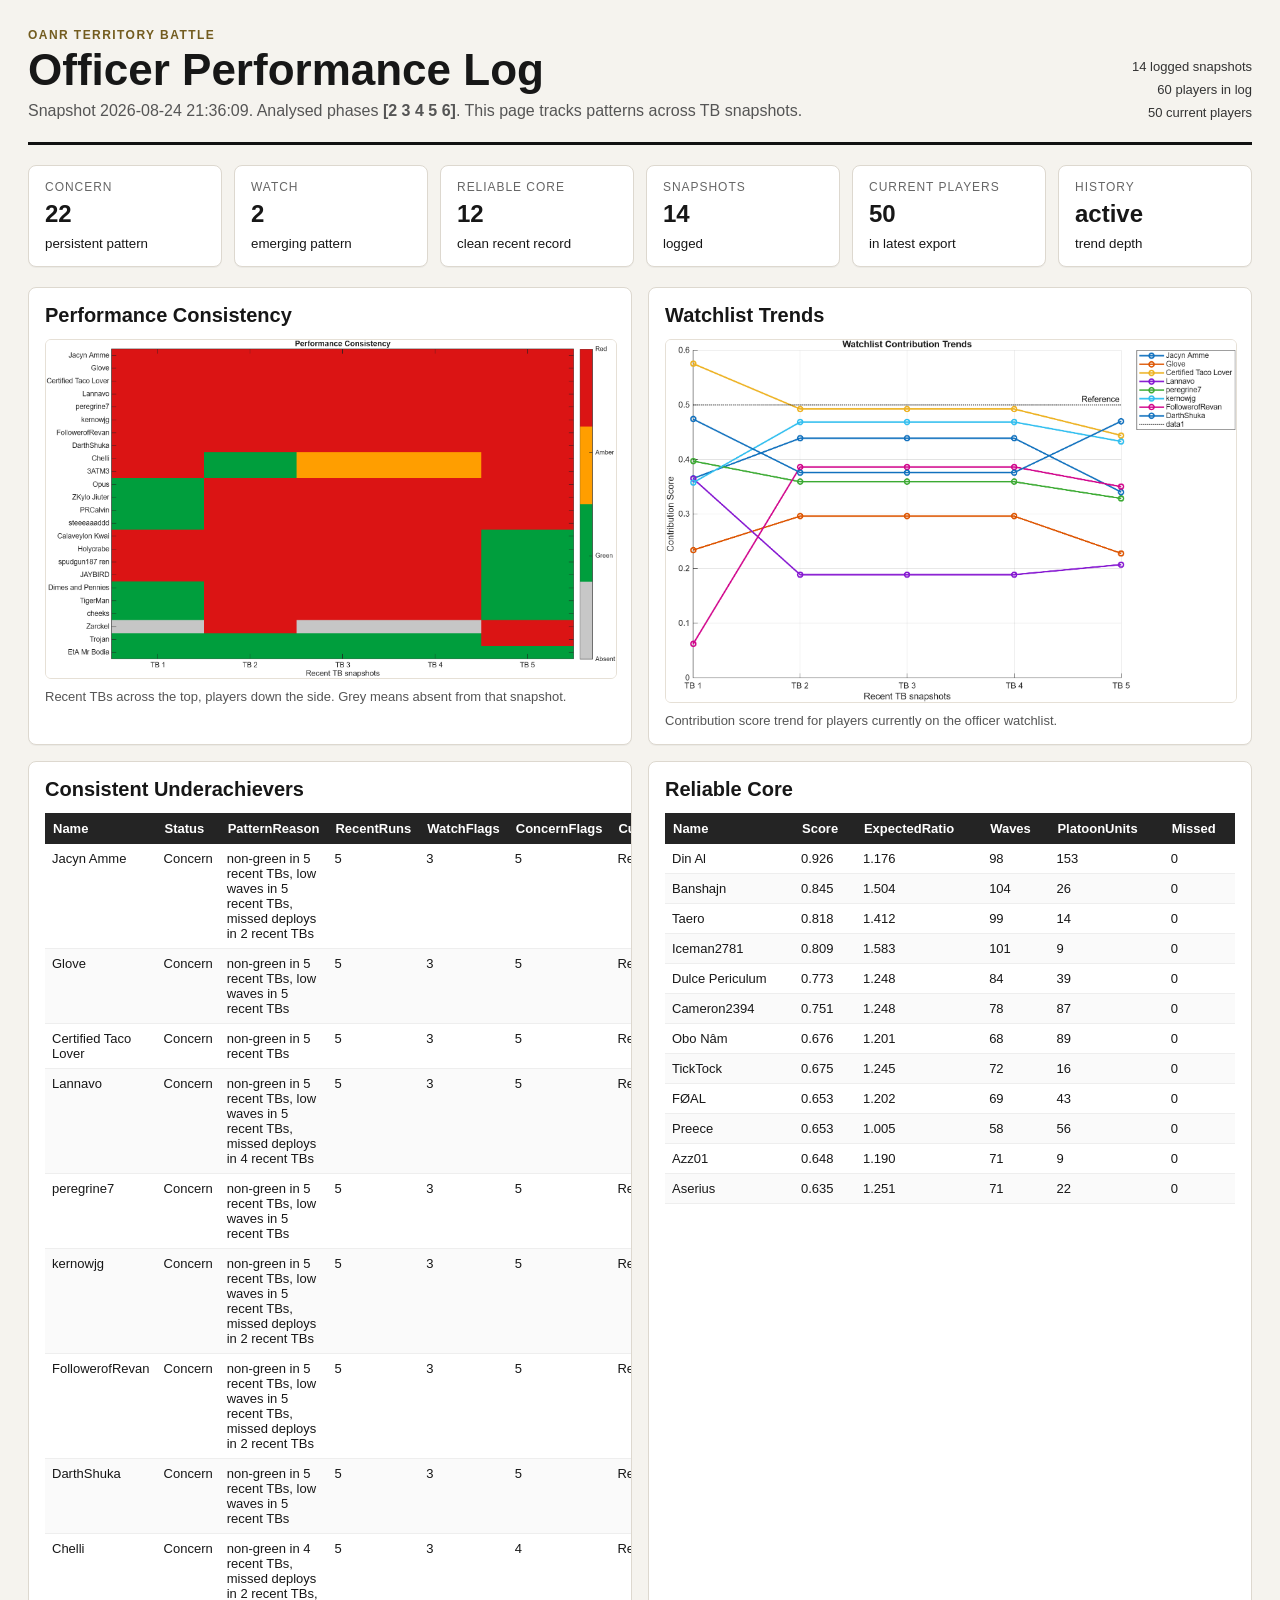
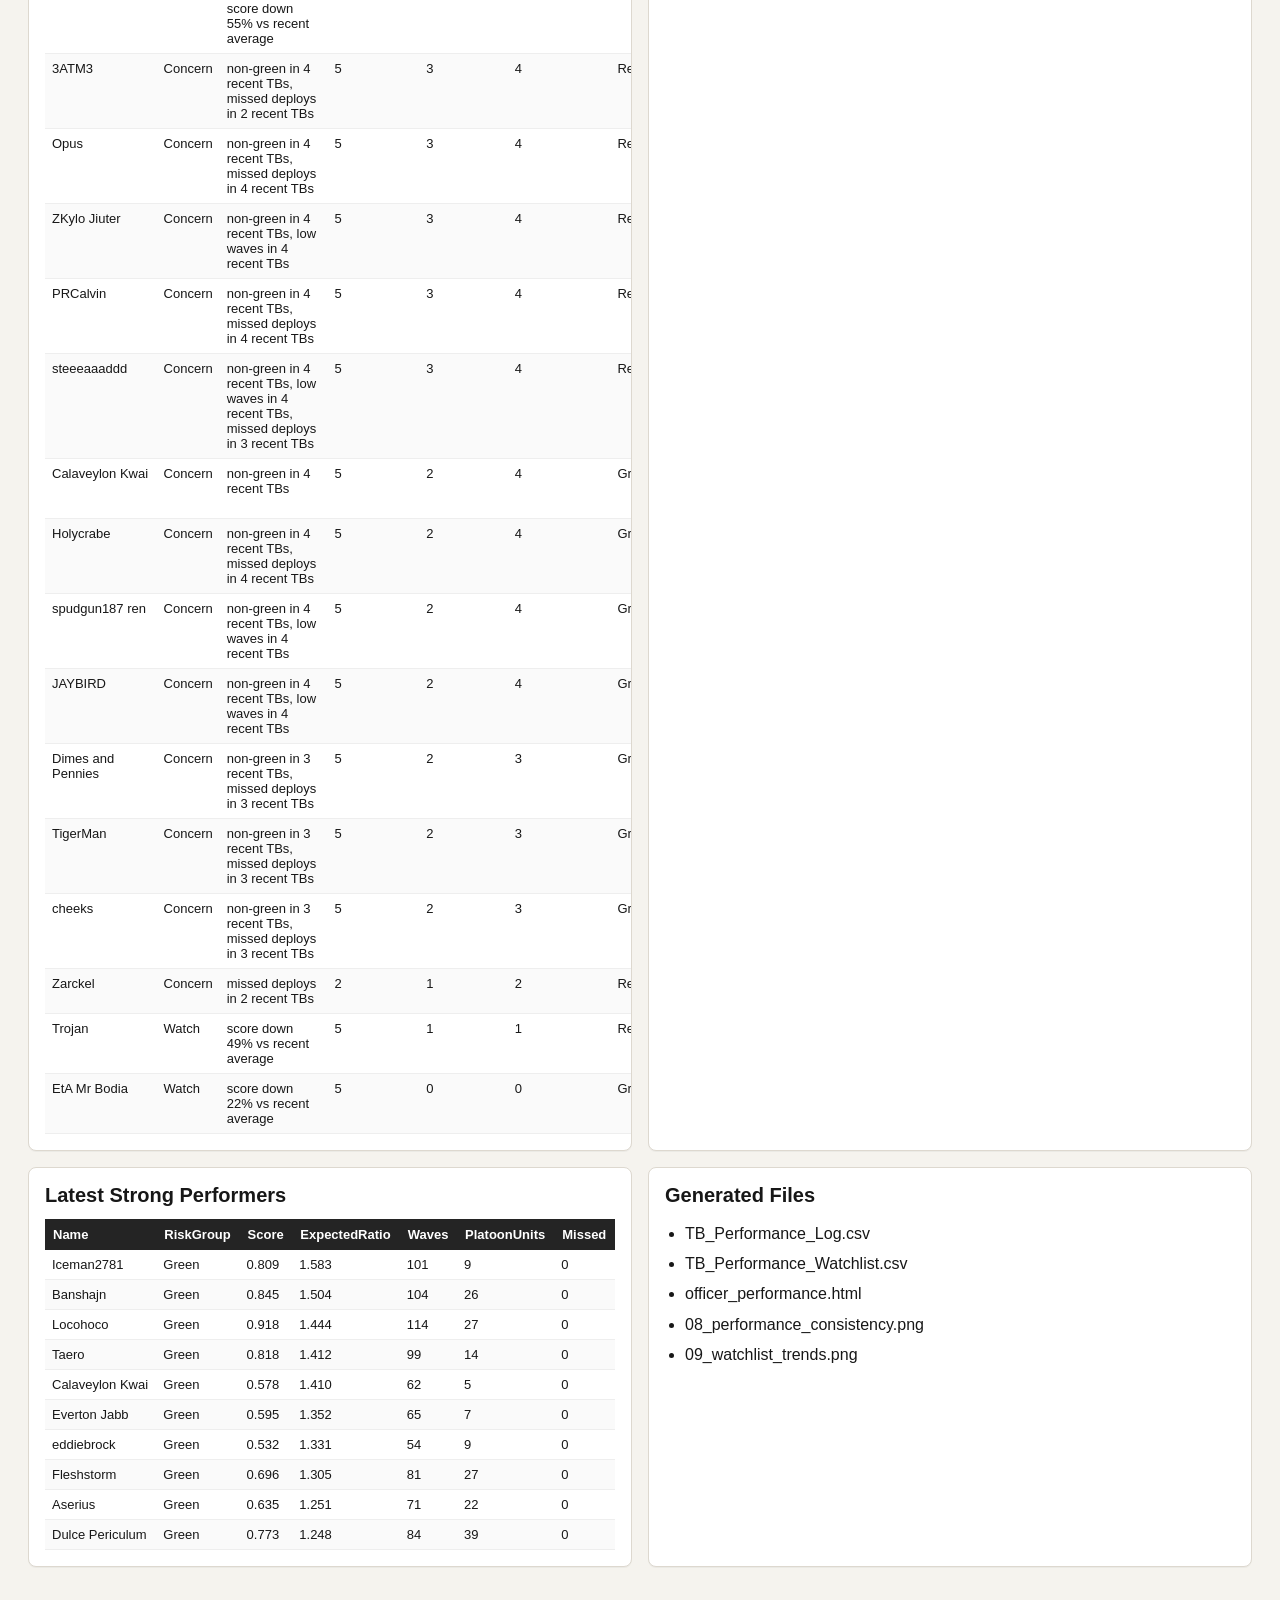
==== commit b81f1b32: "Aug24" ====
--- a/officer_performance.html
+++ b/officer_performance.html
@@ -3,9 +3,9 @@
 <title>OANR Officer Performance Log</title>
 <style>body{margin:0;background:#f5f3ee;color:#171717;font-family:Segoe UI,Arial,sans-serif;}.shell{max-width:1280px;margin:0 auto;padding:28px;}.hero{display:flex;justify-content:space-between;gap:24px;align-items:flex-end;border-bottom:3px solid #111;padding-bottom:22px;margin-bottom:20px;}.eyebrow{text-transform:uppercase;letter-spacing:.12em;font-size:12px;font-weight:700;margin:0 0 6px;color:#735c1f;}h1{font-size:44px;line-height:1;margin:0;}h2{font-size:20px;margin:0 0 12px;}.sub{margin:10px 0 0;color:#555;}.heroMeta{display:flex;flex-direction:column;gap:8px;text-align:right;color:#333;font-size:13px;}.cards{display:grid;grid-template-columns:repeat(6,1fr);gap:12px;margin:20px 0;}.card,.panel{background:white;border:1px solid #ddd8cf;border-radius:8px;box-shadow:0 1px 0 rgba(0,0,0,.04);}.card{padding:14px 16px;}.card span{display:block;color:#666;font-size:12px;text-transform:uppercase;letter-spacing:.08em;}.card strong{display:block;font-size:24px;margin:6px 0;white-space:nowrap;overflow:hidden;text-overflow:ellipsis;}.riskBand{display:grid;grid-template-columns:repeat(3,1fr);gap:12px;margin-bottom:20px;}.risk{border-radius:8px;padding:14px 18px;color:white;display:flex;align-items:baseline;justify-content:space-between;}.risk strong{font-size:34px;}.green{background:#05843b}.amber{background:#b36b00}.red{background:#bc1919}.grid{display:grid;gap:16px;margin-bottom:16px;}.two{grid-template-columns:1fr 1fr;}.panel{padding:16px;overflow:hidden;}.panel img{width:100%;display:block;border:1px solid #e6e0d6;border-radius:6px;background:white;}.caption{color:#555;font-size:13px;margin:10px 0 0;}table{width:100%;border-collapse:collapse;font-size:13px;}th{text-align:left;background:#242424;color:white;padding:8px;}td{border-bottom:1px solid #eee;padding:7px;vertical-align:top;}tr:nth-child(even) td{background:#fafafa;}.files{line-height:1.9;margin:0;padding-left:20px;}@media(max-width:980px){.cards{grid-template-columns:repeat(2,1fr)}.two{grid-template-columns:1fr}.hero{display:block}.heroMeta{text-align:left;margin-top:16px}}</style></head><body>
 <main class="shell">
-<section class="hero"><div><p class="eyebrow">OANR Territory Battle</p><h1>Officer Performance Log</h1><p class="sub">Snapshot 2026-08-09 21:21:34. Analysed phases <strong>[2 3 4 5 6]</strong>. This page tracks patterns across TB snapshots.</p></div><div class="heroMeta"><span>13 logged snapshots</span><span>60 players in log</span><span>47 current players</span></div></section>
-<section class="cards"><article class="card"><span>Concern</span><strong>25</strong><small>persistent pattern</small></article><article class="card"><span>Watch</span><strong>0</strong><small>emerging pattern</small></article><article class="card"><span>Reliable Core</span><strong>0</strong><small>clean recent record</small></article><article class="card"><span>Snapshots</span><strong>13</strong><small>logged</small></article><article class="card"><span>Current Players</span><strong>47</strong><small>in latest export</small></article><article class="card"><span>History</span><strong>active</strong><small>trend depth</small></article></section>
+<section class="hero"><div><p class="eyebrow">OANR Territory Battle</p><h1>Officer Performance Log</h1><p class="sub">Snapshot 2026-08-24 21:36:09. Analysed phases <strong>[2 3 4 5 6]</strong>. This page tracks patterns across TB snapshots.</p></div><div class="heroMeta"><span>14 logged snapshots</span><span>60 players in log</span><span>50 current players</span></div></section>
+<section class="cards"><article class="card"><span>Concern</span><strong>22</strong><small>persistent pattern</small></article><article class="card"><span>Watch</span><strong>2</strong><small>emerging pattern</small></article><article class="card"><span>Reliable Core</span><strong>12</strong><small>clean recent record</small></article><article class="card"><span>Snapshots</span><strong>14</strong><small>logged</small></article><article class="card"><span>Current Players</span><strong>50</strong><small>in latest export</small></article><article class="card"><span>History</span><strong>active</strong><small>trend depth</small></article></section>
 <section class="grid two"><article class="panel"><h2>Performance Consistency</h2><img src="08_performance_consistency.png" alt="Performance Consistency"><p class="caption">Recent TBs across the top, players down the side. Grey means absent from that snapshot.</p></article><article class="panel"><h2>Watchlist Trends</h2><img src="09_watchlist_trends.png" alt="Watchlist Trends"><p class="caption">Contribution score trend for players currently on the officer watchlist.</p></article></section>
-<section class="grid two"><article class="panel"><h2>Consistent Underachievers</h2><table><thead><tr><th>Name</th><th>Status</th><th>PatternReason</th><th>RecentRuns</th><th>WatchFlags</th><th>ConcernFlags</th><th>CurrentRisk</th><th>CurrentReason</th><th>CurrentScore</th><th>ScoreChangePct</th></tr></thead><tbody><tr><td>Lannavo</td><td>Concern</td><td>non-green in 5 recent TBs, low waves in 5 recent TBs, missed deploys in 4 recent TBs, score down 33% vs recent average</td><td>5</td><td>3</td><td>5</td><td>Red</td><td>missed deploy, low waves</td><td>0.189</td><td>-0.327</td></tr><tr><td>DarthShuka</td><td>Concern</td><td>non-green in 5 recent TBs, low waves in 5 recent TBs</td><td>5</td><td>3</td><td>5</td><td>Red</td><td>low waves</td><td>0.376</td><td>-0.183</td></tr><tr><td>peregrine7</td><td>Concern</td><td>non-green in 5 recent TBs, low waves in 5 recent TBs</td><td>5</td><td>3</td><td>5</td><td>Red</td><td>low waves, low platoons</td><td>0.359</td><td>-0.116</td></tr><tr><td>Certified Taco Lover</td><td>Concern</td><td>non-green in 5 recent TBs</td><td>5</td><td>3</td><td>5</td><td>Red</td><td>low platoons</td><td>0.492</td><td>-0.098</td></tr><tr><td>JAYBIRD</td><td>Concern</td><td>non-green in 5 recent TBs, low waves in 5 recent TBs</td><td>5</td><td>3</td><td>5</td><td>Red</td><td>low waves</td><td>0.478</td><td>-0.072</td></tr><tr><td>Jacyn Amme</td><td>Concern</td><td>non-green in 5 recent TBs, low waves in 5 recent TBs, missed deploys in 2 recent TBs</td><td>5</td><td>3</td><td>5</td><td>Red</td><td>low waves</td><td>0.439</td><td>-0.045</td></tr><tr><td>Calaveylon Kwai</td><td>Concern</td><td>non-green in 5 recent TBs</td><td>5</td><td>3</td><td>5</td><td>Red</td><td>low platoons</td><td>0.564</td><td>-0.032</td></tr><tr><td>kernowjg</td><td>Concern</td><td>non-green in 5 recent TBs, low waves in 5 recent TBs, missed deploys in 2 recent TBs</td><td>5</td><td>3</td><td>5</td><td>Red</td><td>low waves</td><td>0.469</td><td>-0.013</td></tr><tr><td>Holycrabe</td><td>Concern</td><td>non-green in 5 recent TBs, missed deploys in 5 recent TBs</td><td>5</td><td>3</td><td>5</td><td>Red</td><td>missed deploy</td><td>0.658</td><td>0.020</td></tr><tr><td>spudgun187 ren</td><td>Concern</td><td>non-green in 5 recent TBs, low waves in 5 recent TBs</td><td>5</td><td>3</td><td>5</td><td>Red</td><td>low waves</td><td>0.427</td><td>0.166</td></tr><tr><td>Glove</td><td>Concern</td><td>non-green in 5 recent TBs, low waves in 5 recent TBs</td><td>5</td><td>3</td><td>5</td><td>Red</td><td>low waves</td><td>0.296</td><td>0.211</td></tr><tr><td>FollowerofRevan</td><td>Concern</td><td>non-green in 5 recent TBs, low waves in 5 recent TBs, missed deploys in 2 recent TBs</td><td>5</td><td>3</td><td>5</td><td>Red</td><td>low waves, low platoons</td><td>0.386</td><td>0.851</td></tr><tr><td>steeeaaaddd</td><td>Concern</td><td>non-green in 4 recent TBs, low waves in 4 recent TBs, missed deploys in 4 recent TBs</td><td>5</td><td>3</td><td>4</td><td>Red</td><td>missed deploy, low waves</td><td>0.342</td><td>-0.179</td></tr><tr><td>cheeks</td><td>Concern</td><td>non-green in 4 recent TBs, missed deploys in 4 recent TBs</td><td>5</td><td>3</td><td>4</td><td>Red</td><td>missed deploy</td><td>0.485</td><td>-0.112</td></tr><tr><td>ZKylo Jiuter</td><td>Concern</td><td>non-green in 4 recent TBs, low waves in 4 recent TBs</td><td>5</td><td>3</td><td>4</td><td>Red</td><td>low waves</td><td>0.467</td><td>-0.109</td></tr><tr><td>PRCalvin</td><td>Concern</td><td>non-green in 4 recent TBs, missed deploys in 4 recent TBs</td><td>5</td><td>3</td><td>4</td><td>Red</td><td>missed deploy</td><td>0.605</td><td>-0.102</td></tr><tr><td>TigerMan</td><td>Concern</td><td>non-green in 4 recent TBs, missed deploys in 4 recent TBs</td><td>5</td><td>3</td><td>4</td><td>Red</td><td>missed deploy</td><td>0.599</td><td>-0.102</td></tr><tr><td>Opus</td><td>Concern</td><td>non-green in 4 recent TBs, missed deploys in 4 recent TBs</td><td>5</td><td>3</td><td>4</td><td>Red</td><td>missed deploy</td><td>0.594</td><td>-0.101</td></tr><tr><td>Dimes and Pennies</td><td>Concern</td><td>non-green in 4 recent TBs, missed deploys in 4 recent TBs</td><td>5</td><td>3</td><td>4</td><td>Red</td><td>missed deploy</td><td>0.638</td><td>0.002</td></tr><tr><td>3ATM3</td><td>Concern</td><td>non-green in 4 recent TBs, missed deploys in 2 recent TBs</td><td>5</td><td>2</td><td>4</td><td>Amber</td><td>acceptable activity, below expected GP</td><td>0.497</td><td>-0.034</td></tr><tr><td>Chelli</td><td>Concern</td><td>non-green in 4 recent TBs, missed deploys in 2 recent TBs</td><td>5</td><td>2</td><td>4</td><td>Amber</td><td>acceptable activity, below expected GP</td><td>0.526</td><td>0.070</td></tr><tr><td>EmperorArteta</td><td>Concern</td><td>missed deploys in 2 recent TBs</td><td>5</td><td>0</td><td>2</td><td>Green</td><td>solid contributor, above expected GP</td><td>0.713</td><td>-0.010</td></tr><tr><td>Fleshstorm</td><td>Concern</td><td>missed deploys in 2 recent TBs</td><td>5</td><td>0</td><td>2</td><td>Green</td><td>solid contributor, above expected GP</td><td>0.667</td><td>-0.003</td></tr><tr><td>Locohoco</td><td>Concern</td><td>missed deploys in 2 recent TBs</td><td>5</td><td>0</td><td>2</td><td>Green</td><td>solid contributor, above expected GP</td><td>0.912</td><td>0.000</td></tr></tbody></table></article><article class="panel"><h2>Reliable Core</h2><p class="caption">None.</p></article></section>
-<section class="grid two"><article class="panel"><h2>Latest Strong Performers</h2><table><thead><tr><th>Name</th><th>RiskGroup</th><th>Score</th><th>ExpectedRatio</th><th>Waves</th><th>PlatoonUnits</th><th>Missed</th></tr></thead><tbody><tr><td>Banshajn</td><td>Green</td><td>0.858</td><td>1.482</td><td>106</td><td>29</td><td>0</td></tr><tr><td>Iceman2781</td><td>Green</td><td>0.782</td><td>1.468</td><td>97</td><td>10</td><td>0</td></tr><tr><td>EtA Mr Bodia</td><td>Green</td><td>0.726</td><td>1.464</td><td>85</td><td>47</td><td>0</td></tr><tr><td>Locohoco</td><td>Green</td><td>0.912</td><td>1.426</td><td>116</td><td>18</td><td>0</td></tr><tr><td>Taero</td><td>Green</td><td>0.872</td><td>1.377</td><td>99</td><td>102</td><td>0</td></tr><tr><td>eddiebrock</td><td>Green</td><td>0.564</td><td>1.304</td><td>60</td><td>8</td><td>0</td></tr><tr><td>Cameron2394</td><td>Green</td><td>0.759</td><td>1.271</td><td>85</td><td>51</td><td>0</td></tr><tr><td>Fleshstorm</td><td>Green</td><td>0.667</td><td>1.215</td><td>77</td><td>16</td><td>0</td></tr><tr><td>Everton Jabb</td><td>Green</td><td>0.556</td><td>1.207</td><td>60</td><td>5</td><td>0</td></tr><tr><td>Din Al</td><td>Green</td><td>0.938</td><td>1.197</td><td>101</td><td>155</td><td>0</td></tr></tbody></table></article><article class="panel"><h2>Generated Files</h2><ul class="files"><li>TB_Performance_Log.csv</li><li>TB_Performance_Watchlist.csv</li><li>officer_performance.html</li><li>08_performance_consistency.png</li><li>09_watchlist_trends.png</li></ul></article></section>
+<section class="grid two"><article class="panel"><h2>Consistent Underachievers</h2><table><thead><tr><th>Name</th><th>Status</th><th>PatternReason</th><th>RecentRuns</th><th>WatchFlags</th><th>ConcernFlags</th><th>CurrentRisk</th><th>CurrentReason</th><th>CurrentScore</th><th>ScoreChangePct</th></tr></thead><tbody><tr><td>Jacyn Amme</td><td>Concern</td><td>non-green in 5 recent TBs, low waves in 5 recent TBs, missed deploys in 2 recent TBs</td><td>5</td><td>3</td><td>5</td><td>Red</td><td>missed deploy, low waves</td><td>0.340</td><td>-0.191</td></tr><tr><td>Glove</td><td>Concern</td><td>non-green in 5 recent TBs, low waves in 5 recent TBs</td><td>5</td><td>3</td><td>5</td><td>Red</td><td>missed deploy, low waves</td><td>0.228</td><td>-0.188</td></tr><tr><td>Certified Taco Lover</td><td>Concern</td><td>non-green in 5 recent TBs</td><td>5</td><td>3</td><td>5</td><td>Red</td><td>low platoons</td><td>0.444</td><td>-0.135</td></tr><tr><td>Lannavo</td><td>Concern</td><td>non-green in 5 recent TBs, low waves in 5 recent TBs, missed deploys in 4 recent TBs</td><td>5</td><td>3</td><td>5</td><td>Red</td><td>missed deploy, low waves</td><td>0.207</td><td>-0.110</td></tr><tr><td>peregrine7</td><td>Concern</td><td>non-green in 5 recent TBs, low waves in 5 recent TBs</td><td>5</td><td>3</td><td>5</td><td>Red</td><td>low waves, low platoons</td><td>0.329</td><td>-0.109</td></tr><tr><td>kernowjg</td><td>Concern</td><td>non-green in 5 recent TBs, low waves in 5 recent TBs, missed deploys in 2 recent TBs</td><td>5</td><td>3</td><td>5</td><td>Red</td><td>missed deploy, low waves</td><td>0.433</td><td>-0.018</td></tr><tr><td>FollowerofRevan</td><td>Concern</td><td>non-green in 5 recent TBs, low waves in 5 recent TBs, missed deploys in 2 recent TBs</td><td>5</td><td>3</td><td>5</td><td>Red</td><td>missed deploy, low waves</td><td>0.350</td><td>0.147</td></tr><tr><td>DarthShuka</td><td>Concern</td><td>non-green in 5 recent TBs, low waves in 5 recent TBs</td><td>5</td><td>3</td><td>5</td><td>Red</td><td>low waves</td><td>0.470</td><td>0.174</td></tr><tr><td>Chelli</td><td>Concern</td><td>non-green in 4 recent TBs, missed deploys in 2 recent TBs, score down 55% vs recent average</td><td>5</td><td>3</td><td>4</td><td>Red</td><td>missed deploy, low waves</td><td>0.232</td><td>-0.546</td></tr><tr><td>3ATM3</td><td>Concern</td><td>non-green in 4 recent TBs, missed deploys in 2 recent TBs</td><td>5</td><td>3</td><td>4</td><td>Red</td><td>missed deploy, low waves</td><td>0.413</td><td>-0.141</td></tr><tr><td>Opus</td><td>Concern</td><td>non-green in 4 recent TBs, missed deploys in 4 recent TBs</td><td>5</td><td>3</td><td>4</td><td>Red</td><td>missed deploy</td><td>0.530</td><td>-0.137</td></tr><tr><td>ZKylo Jiuter</td><td>Concern</td><td>non-green in 4 recent TBs, low waves in 4 recent TBs</td><td>5</td><td>3</td><td>4</td><td>Red</td><td>missed deploy, low waves</td><td>0.428</td><td>-0.097</td></tr><tr><td>PRCalvin</td><td>Concern</td><td>non-green in 4 recent TBs, missed deploys in 4 recent TBs</td><td>5</td><td>3</td><td>4</td><td>Red</td><td>missed deploy</td><td>0.670</td><td>0.052</td></tr><tr><td>steeeaaaddd</td><td>Concern</td><td>non-green in 4 recent TBs, low waves in 4 recent TBs, missed deploys in 3 recent TBs</td><td>5</td><td>3</td><td>4</td><td>Red</td><td>low waves</td><td>0.388</td><td>0.059</td></tr><tr><td>Calaveylon Kwai</td><td>Concern</td><td>non-green in 4 recent TBs</td><td>5</td><td>2</td><td>4</td><td>Green</td><td>solid contributor, above expected GP</td><td>0.578</td><td>0.028</td></tr><tr><td>Holycrabe</td><td>Concern</td><td>non-green in 4 recent TBs, missed deploys in 4 recent TBs</td><td>5</td><td>2</td><td>4</td><td>Green</td><td>solid contributor, above expected GP</td><td>0.671</td><td>0.074</td></tr><tr><td>spudgun187 ren</td><td>Concern</td><td>non-green in 4 recent TBs, low waves in 4 recent TBs</td><td>5</td><td>2</td><td>4</td><td>Green</td><td>solid contributor</td><td>0.468</td><td>0.187</td></tr><tr><td>JAYBIRD</td><td>Concern</td><td>non-green in 4 recent TBs, low waves in 4 recent TBs</td><td>5</td><td>2</td><td>4</td><td>Green</td><td>solid contributor</td><td>0.576</td><td>0.197</td></tr><tr><td>Dimes and Pennies</td><td>Concern</td><td>non-green in 3 recent TBs, missed deploys in 3 recent TBs</td><td>5</td><td>2</td><td>3</td><td>Green</td><td>solid contributor, above expected GP</td><td>0.646</td><td>0.048</td></tr><tr><td>TigerMan</td><td>Concern</td><td>non-green in 3 recent TBs, missed deploys in 3 recent TBs</td><td>5</td><td>2</td><td>3</td><td>Green</td><td>solid contributor, above expected GP</td><td>0.692</td><td>0.097</td></tr><tr><td>cheeks</td><td>Concern</td><td>non-green in 3 recent TBs, missed deploys in 3 recent TBs</td><td>5</td><td>2</td><td>3</td><td>Green</td><td>solid contributor</td><td>0.578</td><td>0.142</td></tr><tr><td>Zarckel</td><td>Concern</td><td>missed deploys in 2 recent TBs</td><td>2</td><td>1</td><td>2</td><td>Red</td><td>missed deploy, low waves</td><td>0.251</td><td></td></tr><tr><td>Trojan</td><td>Watch</td><td>score down 49% vs recent average</td><td>5</td><td>1</td><td>1</td><td>Red</td><td>missed deploy, low waves</td><td>0.246</td><td>-0.486</td></tr><tr><td>EtA Mr Bodia</td><td>Watch</td><td>score down 22% vs recent average</td><td>5</td><td>0</td><td>0</td><td>Green</td><td>solid contributor, above expected GP</td><td>0.564</td><td>-0.217</td></tr></tbody></table></article><article class="panel"><h2>Reliable Core</h2><table><thead><tr><th>Name</th><th>Score</th><th>ExpectedRatio</th><th>Waves</th><th>PlatoonUnits</th><th>Missed</th></tr></thead><tbody><tr><td>Din Al</td><td>0.926</td><td>1.176</td><td>98</td><td>153</td><td>0</td></tr><tr><td>Banshajn</td><td>0.845</td><td>1.504</td><td>104</td><td>26</td><td>0</td></tr><tr><td>Taero</td><td>0.818</td><td>1.412</td><td>99</td><td>14</td><td>0</td></tr><tr><td>Iceman2781</td><td>0.809</td><td>1.583</td><td>101</td><td>9</td><td>0</td></tr><tr><td>Dulce Periculum</td><td>0.773</td><td>1.248</td><td>84</td><td>39</td><td>0</td></tr><tr><td>Cameron2394</td><td>0.751</td><td>1.248</td><td>78</td><td>87</td><td>0</td></tr><tr><td>Obo Nâm</td><td>0.676</td><td>1.201</td><td>68</td><td>89</td><td>0</td></tr><tr><td>TickTock</td><td>0.675</td><td>1.245</td><td>72</td><td>16</td><td>0</td></tr><tr><td>FØAL</td><td>0.653</td><td>1.202</td><td>69</td><td>43</td><td>0</td></tr><tr><td>Preece</td><td>0.653</td><td>1.005</td><td>58</td><td>56</td><td>0</td></tr><tr><td>Azz01</td><td>0.648</td><td>1.190</td><td>71</td><td>9</td><td>0</td></tr><tr><td>Aserius</td><td>0.635</td><td>1.251</td><td>71</td><td>22</td><td>0</td></tr></tbody></table></article></section>
+<section class="grid two"><article class="panel"><h2>Latest Strong Performers</h2><table><thead><tr><th>Name</th><th>RiskGroup</th><th>Score</th><th>ExpectedRatio</th><th>Waves</th><th>PlatoonUnits</th><th>Missed</th></tr></thead><tbody><tr><td>Iceman2781</td><td>Green</td><td>0.809</td><td>1.583</td><td>101</td><td>9</td><td>0</td></tr><tr><td>Banshajn</td><td>Green</td><td>0.845</td><td>1.504</td><td>104</td><td>26</td><td>0</td></tr><tr><td>Locohoco</td><td>Green</td><td>0.918</td><td>1.444</td><td>114</td><td>27</td><td>0</td></tr><tr><td>Taero</td><td>Green</td><td>0.818</td><td>1.412</td><td>99</td><td>14</td><td>0</td></tr><tr><td>Calaveylon Kwai</td><td>Green</td><td>0.578</td><td>1.410</td><td>62</td><td>5</td><td>0</td></tr><tr><td>Everton Jabb</td><td>Green</td><td>0.595</td><td>1.352</td><td>65</td><td>7</td><td>0</td></tr><tr><td>eddiebrock</td><td>Green</td><td>0.532</td><td>1.331</td><td>54</td><td>9</td><td>0</td></tr><tr><td>Fleshstorm</td><td>Green</td><td>0.696</td><td>1.305</td><td>81</td><td>27</td><td>0</td></tr><tr><td>Aserius</td><td>Green</td><td>0.635</td><td>1.251</td><td>71</td><td>22</td><td>0</td></tr><tr><td>Dulce Periculum</td><td>Green</td><td>0.773</td><td>1.248</td><td>84</td><td>39</td><td>0</td></tr></tbody></table></article><article class="panel"><h2>Generated Files</h2><ul class="files"><li>TB_Performance_Log.csv</li><li>TB_Performance_Watchlist.csv</li><li>officer_performance.html</li><li>08_performance_consistency.png</li><li>09_watchlist_trends.png</li></ul></article></section>
 </main></body></html>
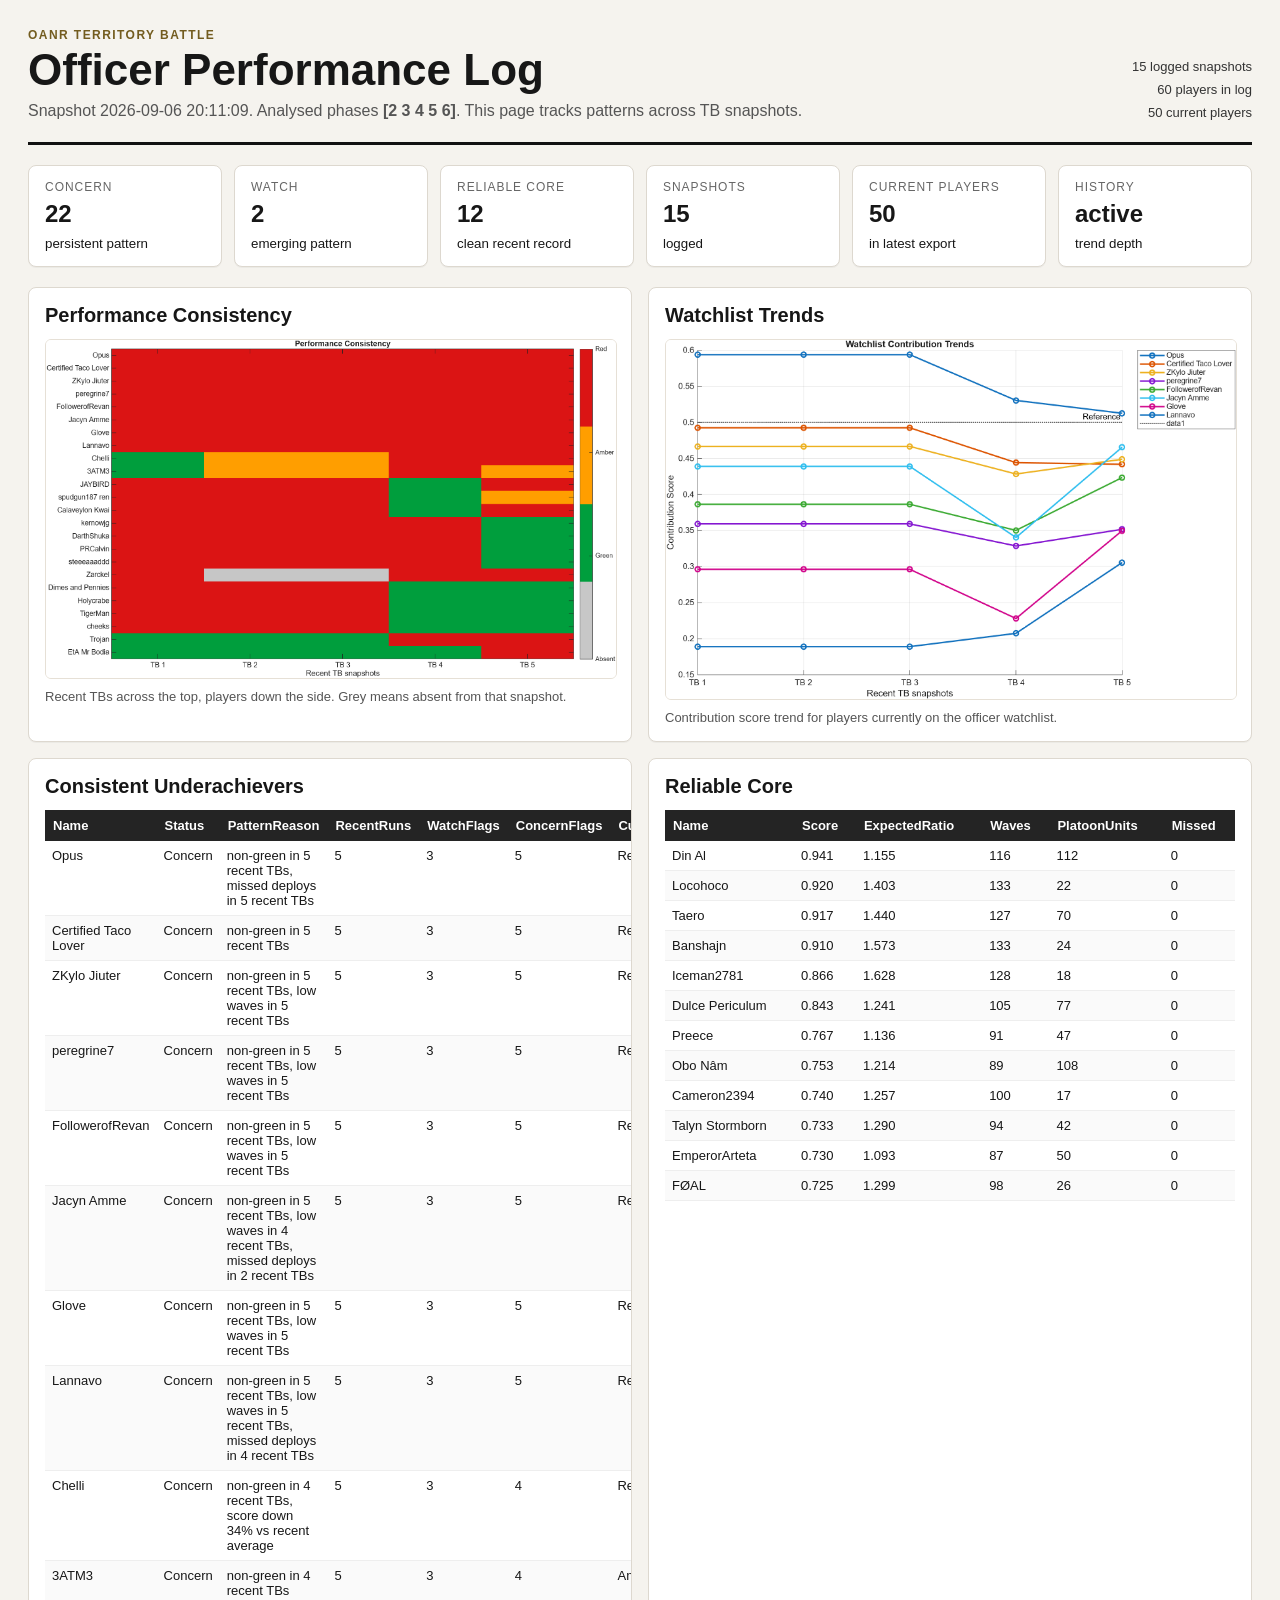
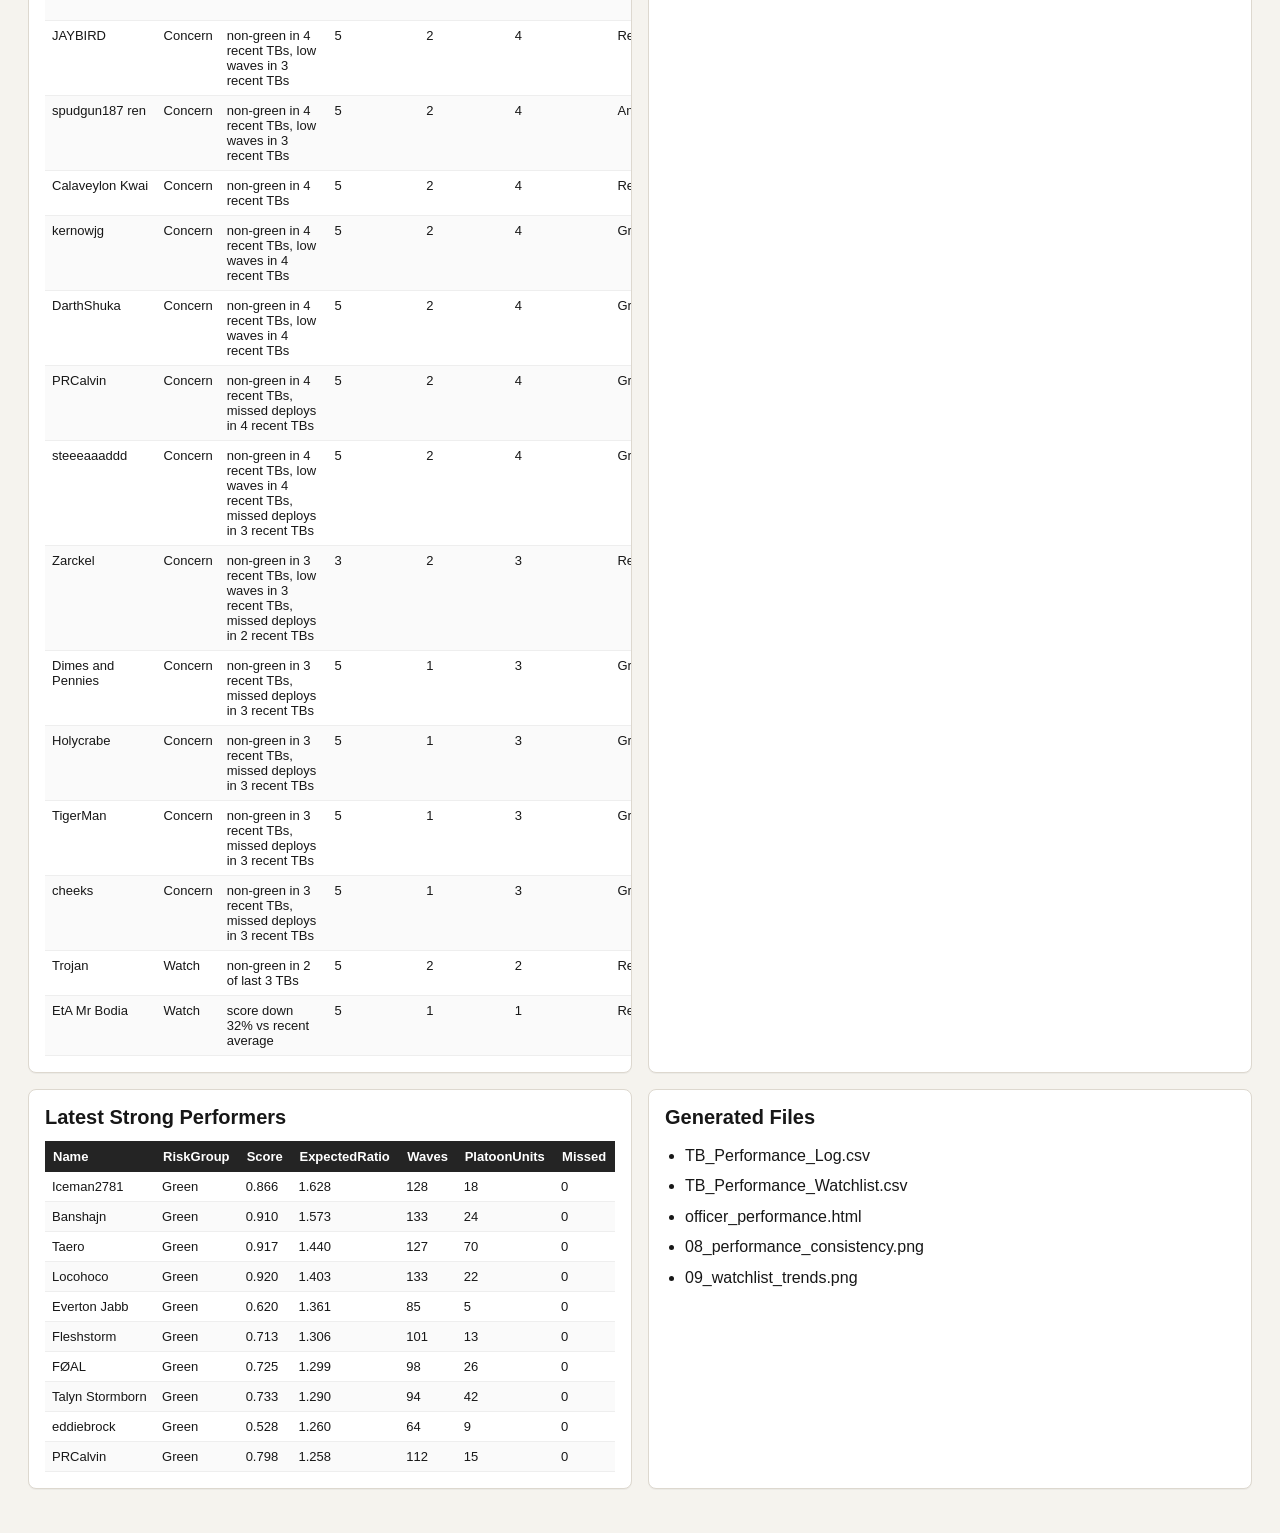
==== commit 92c43703: "Sept TB1 Full" ====
--- a/officer_performance.html
+++ b/officer_performance.html
@@ -3,9 +3,9 @@
 <title>OANR Officer Performance Log</title>
 <style>body{margin:0;background:#f5f3ee;color:#171717;font-family:Segoe UI,Arial,sans-serif;}.shell{max-width:1280px;margin:0 auto;padding:28px;}.hero{display:flex;justify-content:space-between;gap:24px;align-items:flex-end;border-bottom:3px solid #111;padding-bottom:22px;margin-bottom:20px;}.eyebrow{text-transform:uppercase;letter-spacing:.12em;font-size:12px;font-weight:700;margin:0 0 6px;color:#735c1f;}h1{font-size:44px;line-height:1;margin:0;}h2{font-size:20px;margin:0 0 12px;}.sub{margin:10px 0 0;color:#555;}.heroMeta{display:flex;flex-direction:column;gap:8px;text-align:right;color:#333;font-size:13px;}.cards{display:grid;grid-template-columns:repeat(6,1fr);gap:12px;margin:20px 0;}.card,.panel{background:white;border:1px solid #ddd8cf;border-radius:8px;box-shadow:0 1px 0 rgba(0,0,0,.04);}.card{padding:14px 16px;}.card span{display:block;color:#666;font-size:12px;text-transform:uppercase;letter-spacing:.08em;}.card strong{display:block;font-size:24px;margin:6px 0;white-space:nowrap;overflow:hidden;text-overflow:ellipsis;}.riskBand{display:grid;grid-template-columns:repeat(3,1fr);gap:12px;margin-bottom:20px;}.risk{border-radius:8px;padding:14px 18px;color:white;display:flex;align-items:baseline;justify-content:space-between;}.risk strong{font-size:34px;}.green{background:#05843b}.amber{background:#b36b00}.red{background:#bc1919}.grid{display:grid;gap:16px;margin-bottom:16px;}.two{grid-template-columns:1fr 1fr;}.panel{padding:16px;overflow:hidden;}.panel img{width:100%;display:block;border:1px solid #e6e0d6;border-radius:6px;background:white;}.caption{color:#555;font-size:13px;margin:10px 0 0;}table{width:100%;border-collapse:collapse;font-size:13px;}th{text-align:left;background:#242424;color:white;padding:8px;}td{border-bottom:1px solid #eee;padding:7px;vertical-align:top;}tr:nth-child(even) td{background:#fafafa;}.files{line-height:1.9;margin:0;padding-left:20px;}@media(max-width:980px){.cards{grid-template-columns:repeat(2,1fr)}.two{grid-template-columns:1fr}.hero{display:block}.heroMeta{text-align:left;margin-top:16px}}</style></head><body>
 <main class="shell">
-<section class="hero"><div><p class="eyebrow">OANR Territory Battle</p><h1>Officer Performance Log</h1><p class="sub">Snapshot 2026-08-24 21:36:09. Analysed phases <strong>[2 3 4 5 6]</strong>. This page tracks patterns across TB snapshots.</p></div><div class="heroMeta"><span>14 logged snapshots</span><span>60 players in log</span><span>50 current players</span></div></section>
-<section class="cards"><article class="card"><span>Concern</span><strong>22</strong><small>persistent pattern</small></article><article class="card"><span>Watch</span><strong>2</strong><small>emerging pattern</small></article><article class="card"><span>Reliable Core</span><strong>12</strong><small>clean recent record</small></article><article class="card"><span>Snapshots</span><strong>14</strong><small>logged</small></article><article class="card"><span>Current Players</span><strong>50</strong><small>in latest export</small></article><article class="card"><span>History</span><strong>active</strong><small>trend depth</small></article></section>
+<section class="hero"><div><p class="eyebrow">OANR Territory Battle</p><h1>Officer Performance Log</h1><p class="sub">Snapshot 2026-09-06 20:11:09. Analysed phases <strong>[2 3 4 5 6]</strong>. This page tracks patterns across TB snapshots.</p></div><div class="heroMeta"><span>15 logged snapshots</span><span>60 players in log</span><span>50 current players</span></div></section>
+<section class="cards"><article class="card"><span>Concern</span><strong>22</strong><small>persistent pattern</small></article><article class="card"><span>Watch</span><strong>2</strong><small>emerging pattern</small></article><article class="card"><span>Reliable Core</span><strong>12</strong><small>clean recent record</small></article><article class="card"><span>Snapshots</span><strong>15</strong><small>logged</small></article><article class="card"><span>Current Players</span><strong>50</strong><small>in latest export</small></article><article class="card"><span>History</span><strong>active</strong><small>trend depth</small></article></section>
 <section class="grid two"><article class="panel"><h2>Performance Consistency</h2><img src="08_performance_consistency.png" alt="Performance Consistency"><p class="caption">Recent TBs across the top, players down the side. Grey means absent from that snapshot.</p></article><article class="panel"><h2>Watchlist Trends</h2><img src="09_watchlist_trends.png" alt="Watchlist Trends"><p class="caption">Contribution score trend for players currently on the officer watchlist.</p></article></section>
-<section class="grid two"><article class="panel"><h2>Consistent Underachievers</h2><table><thead><tr><th>Name</th><th>Status</th><th>PatternReason</th><th>RecentRuns</th><th>WatchFlags</th><th>ConcernFlags</th><th>CurrentRisk</th><th>CurrentReason</th><th>CurrentScore</th><th>ScoreChangePct</th></tr></thead><tbody><tr><td>Jacyn Amme</td><td>Concern</td><td>non-green in 5 recent TBs, low waves in 5 recent TBs, missed deploys in 2 recent TBs</td><td>5</td><td>3</td><td>5</td><td>Red</td><td>missed deploy, low waves</td><td>0.340</td><td>-0.191</td></tr><tr><td>Glove</td><td>Concern</td><td>non-green in 5 recent TBs, low waves in 5 recent TBs</td><td>5</td><td>3</td><td>5</td><td>Red</td><td>missed deploy, low waves</td><td>0.228</td><td>-0.188</td></tr><tr><td>Certified Taco Lover</td><td>Concern</td><td>non-green in 5 recent TBs</td><td>5</td><td>3</td><td>5</td><td>Red</td><td>low platoons</td><td>0.444</td><td>-0.135</td></tr><tr><td>Lannavo</td><td>Concern</td><td>non-green in 5 recent TBs, low waves in 5 recent TBs, missed deploys in 4 recent TBs</td><td>5</td><td>3</td><td>5</td><td>Red</td><td>missed deploy, low waves</td><td>0.207</td><td>-0.110</td></tr><tr><td>peregrine7</td><td>Concern</td><td>non-green in 5 recent TBs, low waves in 5 recent TBs</td><td>5</td><td>3</td><td>5</td><td>Red</td><td>low waves, low platoons</td><td>0.329</td><td>-0.109</td></tr><tr><td>kernowjg</td><td>Concern</td><td>non-green in 5 recent TBs, low waves in 5 recent TBs, missed deploys in 2 recent TBs</td><td>5</td><td>3</td><td>5</td><td>Red</td><td>missed deploy, low waves</td><td>0.433</td><td>-0.018</td></tr><tr><td>FollowerofRevan</td><td>Concern</td><td>non-green in 5 recent TBs, low waves in 5 recent TBs, missed deploys in 2 recent TBs</td><td>5</td><td>3</td><td>5</td><td>Red</td><td>missed deploy, low waves</td><td>0.350</td><td>0.147</td></tr><tr><td>DarthShuka</td><td>Concern</td><td>non-green in 5 recent TBs, low waves in 5 recent TBs</td><td>5</td><td>3</td><td>5</td><td>Red</td><td>low waves</td><td>0.470</td><td>0.174</td></tr><tr><td>Chelli</td><td>Concern</td><td>non-green in 4 recent TBs, missed deploys in 2 recent TBs, score down 55% vs recent average</td><td>5</td><td>3</td><td>4</td><td>Red</td><td>missed deploy, low waves</td><td>0.232</td><td>-0.546</td></tr><tr><td>3ATM3</td><td>Concern</td><td>non-green in 4 recent TBs, missed deploys in 2 recent TBs</td><td>5</td><td>3</td><td>4</td><td>Red</td><td>missed deploy, low waves</td><td>0.413</td><td>-0.141</td></tr><tr><td>Opus</td><td>Concern</td><td>non-green in 4 recent TBs, missed deploys in 4 recent TBs</td><td>5</td><td>3</td><td>4</td><td>Red</td><td>missed deploy</td><td>0.530</td><td>-0.137</td></tr><tr><td>ZKylo Jiuter</td><td>Concern</td><td>non-green in 4 recent TBs, low waves in 4 recent TBs</td><td>5</td><td>3</td><td>4</td><td>Red</td><td>missed deploy, low waves</td><td>0.428</td><td>-0.097</td></tr><tr><td>PRCalvin</td><td>Concern</td><td>non-green in 4 recent TBs, missed deploys in 4 recent TBs</td><td>5</td><td>3</td><td>4</td><td>Red</td><td>missed deploy</td><td>0.670</td><td>0.052</td></tr><tr><td>steeeaaaddd</td><td>Concern</td><td>non-green in 4 recent TBs, low waves in 4 recent TBs, missed deploys in 3 recent TBs</td><td>5</td><td>3</td><td>4</td><td>Red</td><td>low waves</td><td>0.388</td><td>0.059</td></tr><tr><td>Calaveylon Kwai</td><td>Concern</td><td>non-green in 4 recent TBs</td><td>5</td><td>2</td><td>4</td><td>Green</td><td>solid contributor, above expected GP</td><td>0.578</td><td>0.028</td></tr><tr><td>Holycrabe</td><td>Concern</td><td>non-green in 4 recent TBs, missed deploys in 4 recent TBs</td><td>5</td><td>2</td><td>4</td><td>Green</td><td>solid contributor, above expected GP</td><td>0.671</td><td>0.074</td></tr><tr><td>spudgun187 ren</td><td>Concern</td><td>non-green in 4 recent TBs, low waves in 4 recent TBs</td><td>5</td><td>2</td><td>4</td><td>Green</td><td>solid contributor</td><td>0.468</td><td>0.187</td></tr><tr><td>JAYBIRD</td><td>Concern</td><td>non-green in 4 recent TBs, low waves in 4 recent TBs</td><td>5</td><td>2</td><td>4</td><td>Green</td><td>solid contributor</td><td>0.576</td><td>0.197</td></tr><tr><td>Dimes and Pennies</td><td>Concern</td><td>non-green in 3 recent TBs, missed deploys in 3 recent TBs</td><td>5</td><td>2</td><td>3</td><td>Green</td><td>solid contributor, above expected GP</td><td>0.646</td><td>0.048</td></tr><tr><td>TigerMan</td><td>Concern</td><td>non-green in 3 recent TBs, missed deploys in 3 recent TBs</td><td>5</td><td>2</td><td>3</td><td>Green</td><td>solid contributor, above expected GP</td><td>0.692</td><td>0.097</td></tr><tr><td>cheeks</td><td>Concern</td><td>non-green in 3 recent TBs, missed deploys in 3 recent TBs</td><td>5</td><td>2</td><td>3</td><td>Green</td><td>solid contributor</td><td>0.578</td><td>0.142</td></tr><tr><td>Zarckel</td><td>Concern</td><td>missed deploys in 2 recent TBs</td><td>2</td><td>1</td><td>2</td><td>Red</td><td>missed deploy, low waves</td><td>0.251</td><td></td></tr><tr><td>Trojan</td><td>Watch</td><td>score down 49% vs recent average</td><td>5</td><td>1</td><td>1</td><td>Red</td><td>missed deploy, low waves</td><td>0.246</td><td>-0.486</td></tr><tr><td>EtA Mr Bodia</td><td>Watch</td><td>score down 22% vs recent average</td><td>5</td><td>0</td><td>0</td><td>Green</td><td>solid contributor, above expected GP</td><td>0.564</td><td>-0.217</td></tr></tbody></table></article><article class="panel"><h2>Reliable Core</h2><table><thead><tr><th>Name</th><th>Score</th><th>ExpectedRatio</th><th>Waves</th><th>PlatoonUnits</th><th>Missed</th></tr></thead><tbody><tr><td>Din Al</td><td>0.926</td><td>1.176</td><td>98</td><td>153</td><td>0</td></tr><tr><td>Banshajn</td><td>0.845</td><td>1.504</td><td>104</td><td>26</td><td>0</td></tr><tr><td>Taero</td><td>0.818</td><td>1.412</td><td>99</td><td>14</td><td>0</td></tr><tr><td>Iceman2781</td><td>0.809</td><td>1.583</td><td>101</td><td>9</td><td>0</td></tr><tr><td>Dulce Periculum</td><td>0.773</td><td>1.248</td><td>84</td><td>39</td><td>0</td></tr><tr><td>Cameron2394</td><td>0.751</td><td>1.248</td><td>78</td><td>87</td><td>0</td></tr><tr><td>Obo Nâm</td><td>0.676</td><td>1.201</td><td>68</td><td>89</td><td>0</td></tr><tr><td>TickTock</td><td>0.675</td><td>1.245</td><td>72</td><td>16</td><td>0</td></tr><tr><td>FØAL</td><td>0.653</td><td>1.202</td><td>69</td><td>43</td><td>0</td></tr><tr><td>Preece</td><td>0.653</td><td>1.005</td><td>58</td><td>56</td><td>0</td></tr><tr><td>Azz01</td><td>0.648</td><td>1.190</td><td>71</td><td>9</td><td>0</td></tr><tr><td>Aserius</td><td>0.635</td><td>1.251</td><td>71</td><td>22</td><td>0</td></tr></tbody></table></article></section>
-<section class="grid two"><article class="panel"><h2>Latest Strong Performers</h2><table><thead><tr><th>Name</th><th>RiskGroup</th><th>Score</th><th>ExpectedRatio</th><th>Waves</th><th>PlatoonUnits</th><th>Missed</th></tr></thead><tbody><tr><td>Iceman2781</td><td>Green</td><td>0.809</td><td>1.583</td><td>101</td><td>9</td><td>0</td></tr><tr><td>Banshajn</td><td>Green</td><td>0.845</td><td>1.504</td><td>104</td><td>26</td><td>0</td></tr><tr><td>Locohoco</td><td>Green</td><td>0.918</td><td>1.444</td><td>114</td><td>27</td><td>0</td></tr><tr><td>Taero</td><td>Green</td><td>0.818</td><td>1.412</td><td>99</td><td>14</td><td>0</td></tr><tr><td>Calaveylon Kwai</td><td>Green</td><td>0.578</td><td>1.410</td><td>62</td><td>5</td><td>0</td></tr><tr><td>Everton Jabb</td><td>Green</td><td>0.595</td><td>1.352</td><td>65</td><td>7</td><td>0</td></tr><tr><td>eddiebrock</td><td>Green</td><td>0.532</td><td>1.331</td><td>54</td><td>9</td><td>0</td></tr><tr><td>Fleshstorm</td><td>Green</td><td>0.696</td><td>1.305</td><td>81</td><td>27</td><td>0</td></tr><tr><td>Aserius</td><td>Green</td><td>0.635</td><td>1.251</td><td>71</td><td>22</td><td>0</td></tr><tr><td>Dulce Periculum</td><td>Green</td><td>0.773</td><td>1.248</td><td>84</td><td>39</td><td>0</td></tr></tbody></table></article><article class="panel"><h2>Generated Files</h2><ul class="files"><li>TB_Performance_Log.csv</li><li>TB_Performance_Watchlist.csv</li><li>officer_performance.html</li><li>08_performance_consistency.png</li><li>09_watchlist_trends.png</li></ul></article></section>
+<section class="grid two"><article class="panel"><h2>Consistent Underachievers</h2><table><thead><tr><th>Name</th><th>Status</th><th>PatternReason</th><th>RecentRuns</th><th>WatchFlags</th><th>ConcernFlags</th><th>CurrentRisk</th><th>CurrentReason</th><th>CurrentScore</th><th>ScoreChangePct</th></tr></thead><tbody><tr><td>Opus</td><td>Concern</td><td>non-green in 5 recent TBs, missed deploys in 5 recent TBs</td><td>5</td><td>3</td><td>5</td><td>Red</td><td>missed deploy</td><td>0.513</td><td>-0.113</td></tr><tr><td>Certified Taco Lover</td><td>Concern</td><td>non-green in 5 recent TBs</td><td>5</td><td>3</td><td>5</td><td>Red</td><td>low platoons</td><td>0.442</td><td>-0.080</td></tr><tr><td>ZKylo Jiuter</td><td>Concern</td><td>non-green in 5 recent TBs, low waves in 5 recent TBs</td><td>5</td><td>3</td><td>5</td><td>Red</td><td>low waves</td><td>0.449</td><td>-0.018</td></tr><tr><td>peregrine7</td><td>Concern</td><td>non-green in 5 recent TBs, low waves in 5 recent TBs</td><td>5</td><td>3</td><td>5</td><td>Red</td><td>low waves, low platoons</td><td>0.352</td><td>0.000</td></tr><tr><td>FollowerofRevan</td><td>Concern</td><td>non-green in 5 recent TBs, low waves in 5 recent TBs</td><td>5</td><td>3</td><td>5</td><td>Red</td><td>low waves</td><td>0.423</td><td>0.122</td></tr><tr><td>Jacyn Amme</td><td>Concern</td><td>non-green in 5 recent TBs, low waves in 4 recent TBs, missed deploys in 2 recent TBs</td><td>5</td><td>3</td><td>5</td><td>Red</td><td>missed deploy</td><td>0.465</td><td>0.124</td></tr><tr><td>Glove</td><td>Concern</td><td>non-green in 5 recent TBs, low waves in 5 recent TBs</td><td>5</td><td>3</td><td>5</td><td>Red</td><td>low waves</td><td>0.350</td><td>0.253</td></tr><tr><td>Lannavo</td><td>Concern</td><td>non-green in 5 recent TBs, low waves in 5 recent TBs, missed deploys in 4 recent TBs</td><td>5</td><td>3</td><td>5</td><td>Red</td><td>low waves, low platoons</td><td>0.306</td><td>0.578</td></tr><tr><td>Chelli</td><td>Concern</td><td>non-green in 4 recent TBs, score down 34% vs recent average</td><td>5</td><td>3</td><td>4</td><td>Red</td><td>low waves</td><td>0.300</td><td>-0.337</td></tr><tr><td>3ATM3</td><td>Concern</td><td>non-green in 4 recent TBs</td><td>5</td><td>3</td><td>4</td><td>Amber</td><td>acceptable activity, below expected GP</td><td>0.476</td><td>0.002</td></tr><tr><td>JAYBIRD</td><td>Concern</td><td>non-green in 4 recent TBs, low waves in 3 recent TBs</td><td>5</td><td>2</td><td>4</td><td>Red</td><td>missed deploy</td><td>0.419</td><td>-0.165</td></tr><tr><td>spudgun187 ren</td><td>Concern</td><td>non-green in 4 recent TBs, low waves in 3 recent TBs</td><td>5</td><td>2</td><td>4</td><td>Amber</td><td>acceptable activity, below expected GP</td><td>0.467</td><td>0.070</td></tr><tr><td>Calaveylon Kwai</td><td>Concern</td><td>non-green in 4 recent TBs</td><td>5</td><td>2</td><td>4</td><td>Red</td><td>low platoons</td><td>0.623</td><td>0.098</td></tr><tr><td>kernowjg</td><td>Concern</td><td>non-green in 4 recent TBs, low waves in 4 recent TBs</td><td>5</td><td>2</td><td>4</td><td>Green</td><td>solid contributor</td><td>0.520</td><td>0.132</td></tr><tr><td>DarthShuka</td><td>Concern</td><td>non-green in 4 recent TBs, low waves in 4 recent TBs</td><td>5</td><td>2</td><td>4</td><td>Green</td><td>solid contributor, above expected GP</td><td>0.479</td><td>0.198</td></tr><tr><td>PRCalvin</td><td>Concern</td><td>non-green in 4 recent TBs, missed deploys in 4 recent TBs</td><td>5</td><td>2</td><td>4</td><td>Green</td><td>solid contributor, above expected GP</td><td>0.798</td><td>0.284</td></tr><tr><td>steeeaaaddd</td><td>Concern</td><td>non-green in 4 recent TBs, low waves in 4 recent TBs, missed deploys in 3 recent TBs</td><td>5</td><td>2</td><td>4</td><td>Green</td><td>solid contributor, above expected GP</td><td>0.464</td><td>0.315</td></tr><tr><td>Zarckel</td><td>Concern</td><td>non-green in 3 recent TBs, low waves in 3 recent TBs, missed deploys in 2 recent TBs</td><td>3</td><td>2</td><td>3</td><td>Red</td><td>low waves</td><td>0.264</td><td>1.106</td></tr><tr><td>Dimes and Pennies</td><td>Concern</td><td>non-green in 3 recent TBs, missed deploys in 3 recent TBs</td><td>5</td><td>1</td><td>3</td><td>Green</td><td>solid contributor, above expected GP</td><td>0.614</td><td>-0.041</td></tr><tr><td>Holycrabe</td><td>Concern</td><td>non-green in 3 recent TBs, missed deploys in 3 recent TBs</td><td>5</td><td>1</td><td>3</td><td>Green</td><td>solid contributor, above expected GP</td><td>0.704</td><td>0.065</td></tr><tr><td>TigerMan</td><td>Concern</td><td>non-green in 3 recent TBs, missed deploys in 3 recent TBs</td><td>5</td><td>1</td><td>3</td><td>Green</td><td>solid contributor, above expected GP</td><td>0.721</td><td>0.159</td></tr><tr><td>cheeks</td><td>Concern</td><td>non-green in 3 recent TBs, missed deploys in 3 recent TBs</td><td>5</td><td>1</td><td>3</td><td>Green</td><td>solid contributor</td><td>0.621</td><td>0.223</td></tr><tr><td>Trojan</td><td>Watch</td><td>non-green in 2 of last 3 TBs</td><td>5</td><td>2</td><td>2</td><td>Red</td><td>low waves</td><td>0.347</td><td>-0.177</td></tr><tr><td>EtA Mr Bodia</td><td>Watch</td><td>score down 32% vs recent average</td><td>5</td><td>1</td><td>1</td><td>Red</td><td>low waves</td><td>0.468</td><td>-0.317</td></tr></tbody></table></article><article class="panel"><h2>Reliable Core</h2><table><thead><tr><th>Name</th><th>Score</th><th>ExpectedRatio</th><th>Waves</th><th>PlatoonUnits</th><th>Missed</th></tr></thead><tbody><tr><td>Din Al</td><td>0.941</td><td>1.155</td><td>116</td><td>112</td><td>0</td></tr><tr><td>Locohoco</td><td>0.920</td><td>1.403</td><td>133</td><td>22</td><td>0</td></tr><tr><td>Taero</td><td>0.917</td><td>1.440</td><td>127</td><td>70</td><td>0</td></tr><tr><td>Banshajn</td><td>0.910</td><td>1.573</td><td>133</td><td>24</td><td>0</td></tr><tr><td>Iceman2781</td><td>0.866</td><td>1.628</td><td>128</td><td>18</td><td>0</td></tr><tr><td>Dulce Periculum</td><td>0.843</td><td>1.241</td><td>105</td><td>77</td><td>0</td></tr><tr><td>Preece</td><td>0.767</td><td>1.136</td><td>91</td><td>47</td><td>0</td></tr><tr><td>Obo Nâm</td><td>0.753</td><td>1.214</td><td>89</td><td>108</td><td>0</td></tr><tr><td>Cameron2394</td><td>0.740</td><td>1.257</td><td>100</td><td>17</td><td>0</td></tr><tr><td>Talyn Stormborn</td><td>0.733</td><td>1.290</td><td>94</td><td>42</td><td>0</td></tr><tr><td>EmperorArteta</td><td>0.730</td><td>1.093</td><td>87</td><td>50</td><td>0</td></tr><tr><td>FØAL</td><td>0.725</td><td>1.299</td><td>98</td><td>26</td><td>0</td></tr></tbody></table></article></section>
+<section class="grid two"><article class="panel"><h2>Latest Strong Performers</h2><table><thead><tr><th>Name</th><th>RiskGroup</th><th>Score</th><th>ExpectedRatio</th><th>Waves</th><th>PlatoonUnits</th><th>Missed</th></tr></thead><tbody><tr><td>Iceman2781</td><td>Green</td><td>0.866</td><td>1.628</td><td>128</td><td>18</td><td>0</td></tr><tr><td>Banshajn</td><td>Green</td><td>0.910</td><td>1.573</td><td>133</td><td>24</td><td>0</td></tr><tr><td>Taero</td><td>Green</td><td>0.917</td><td>1.440</td><td>127</td><td>70</td><td>0</td></tr><tr><td>Locohoco</td><td>Green</td><td>0.920</td><td>1.403</td><td>133</td><td>22</td><td>0</td></tr><tr><td>Everton Jabb</td><td>Green</td><td>0.620</td><td>1.361</td><td>85</td><td>5</td><td>0</td></tr><tr><td>Fleshstorm</td><td>Green</td><td>0.713</td><td>1.306</td><td>101</td><td>13</td><td>0</td></tr><tr><td>FØAL</td><td>Green</td><td>0.725</td><td>1.299</td><td>98</td><td>26</td><td>0</td></tr><tr><td>Talyn Stormborn</td><td>Green</td><td>0.733</td><td>1.290</td><td>94</td><td>42</td><td>0</td></tr><tr><td>eddiebrock</td><td>Green</td><td>0.528</td><td>1.260</td><td>64</td><td>9</td><td>0</td></tr><tr><td>PRCalvin</td><td>Green</td><td>0.798</td><td>1.258</td><td>112</td><td>15</td><td>0</td></tr></tbody></table></article><article class="panel"><h2>Generated Files</h2><ul class="files"><li>TB_Performance_Log.csv</li><li>TB_Performance_Watchlist.csv</li><li>officer_performance.html</li><li>08_performance_consistency.png</li><li>09_watchlist_trends.png</li></ul></article></section>
 </main></body></html>
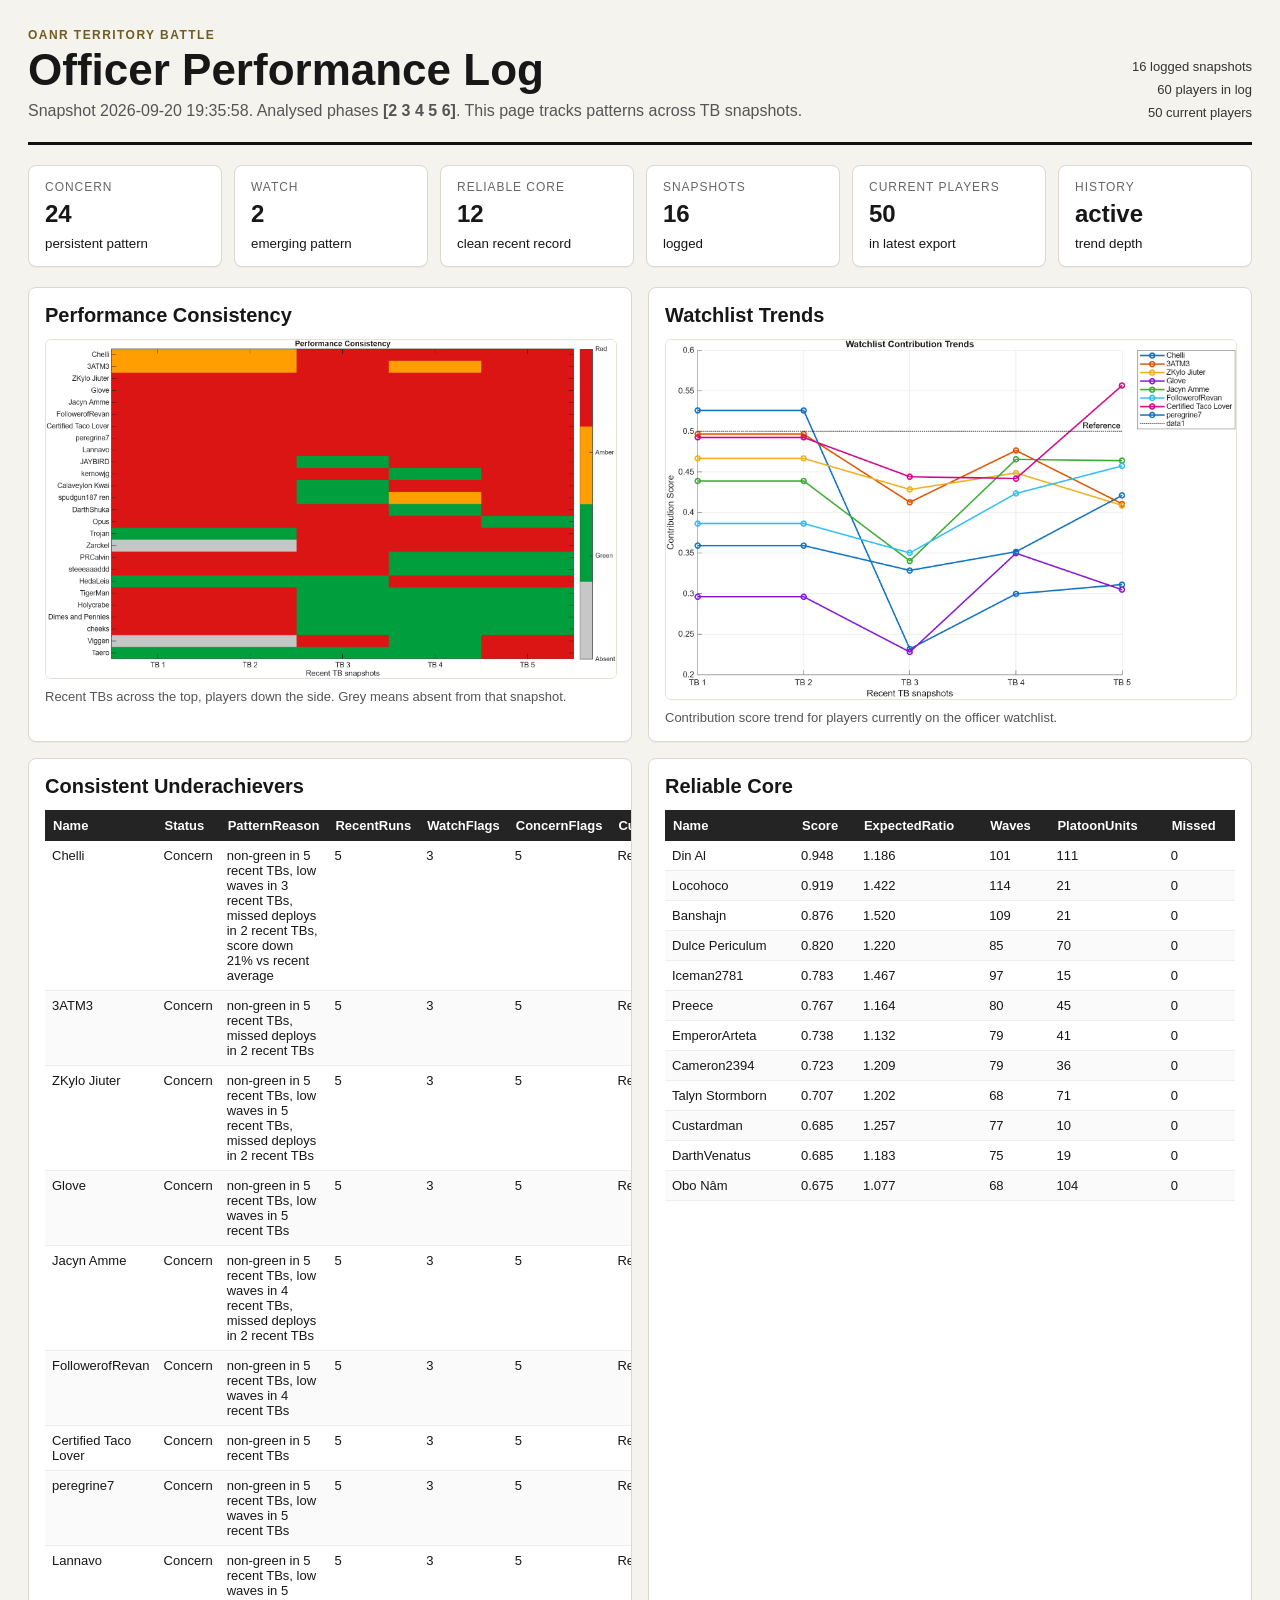
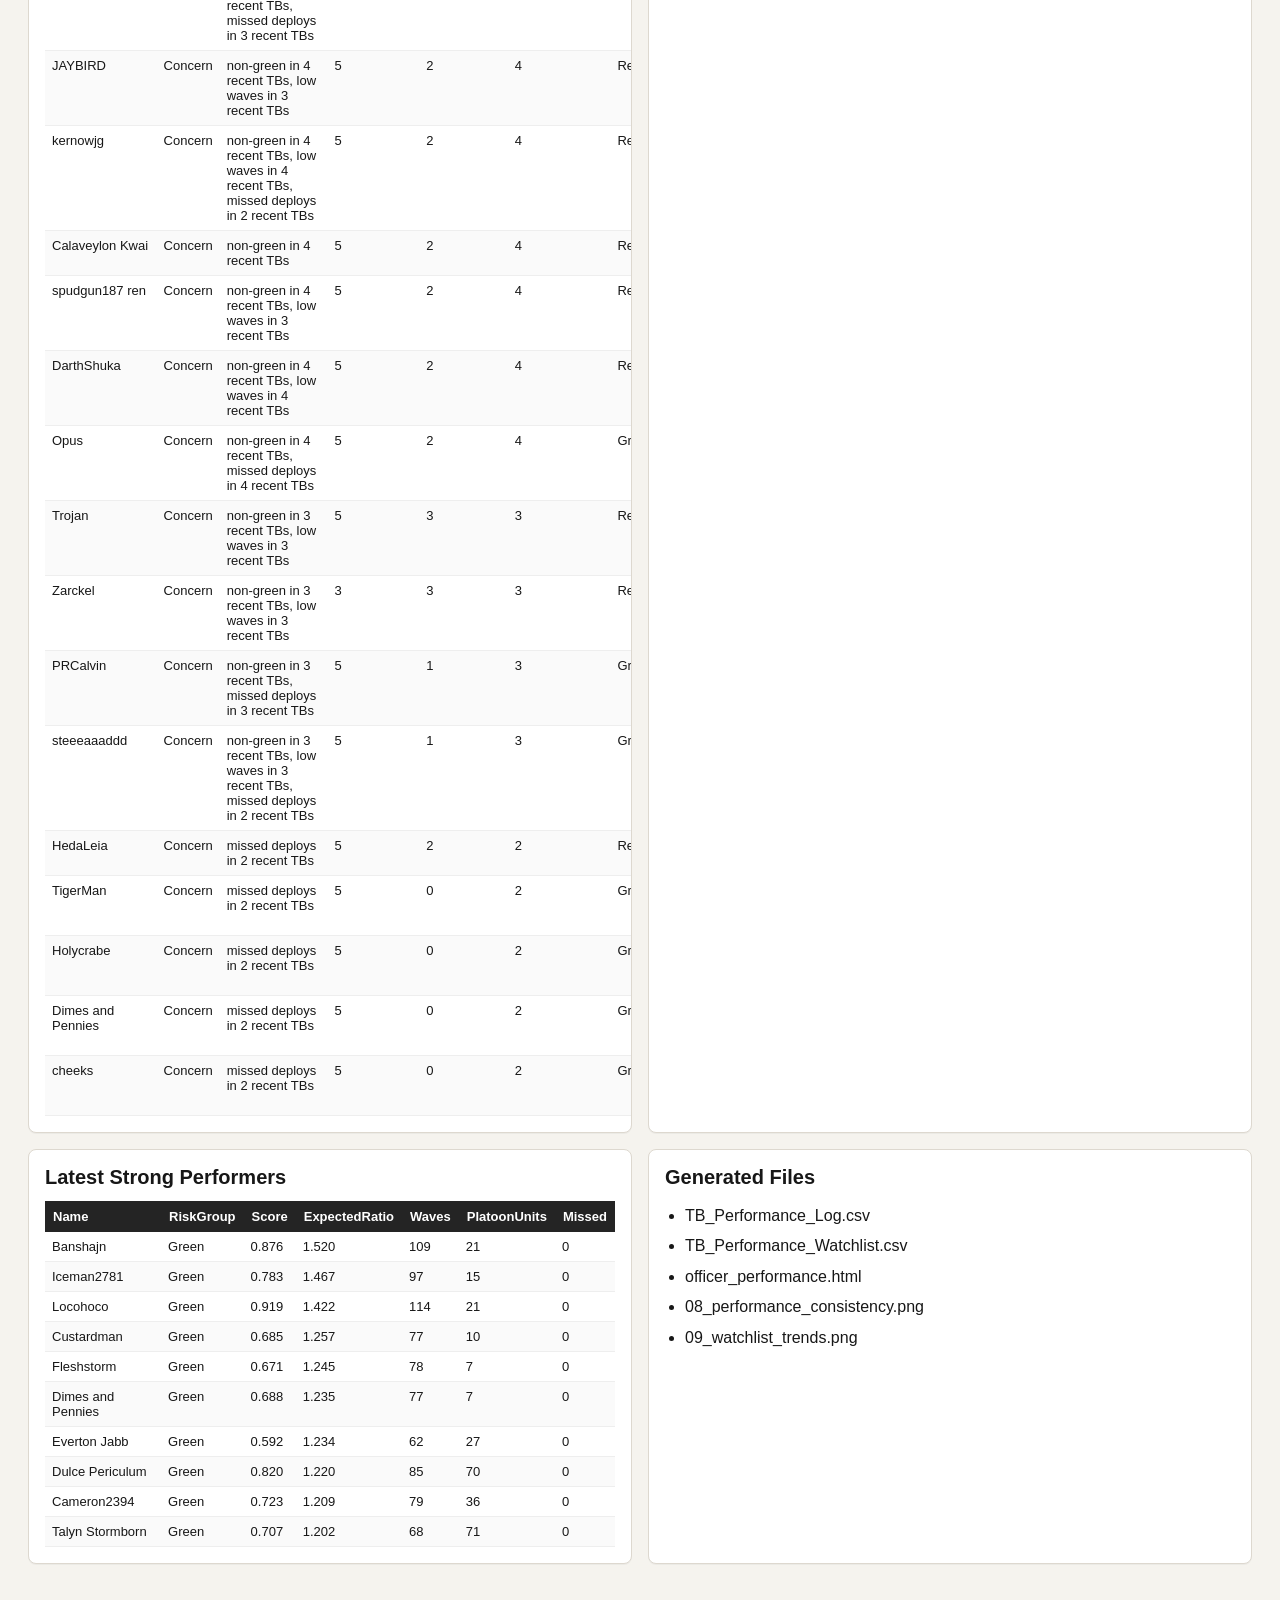
==== commit a6025a24: "Sept 20" ====
--- a/officer_performance.html
+++ b/officer_performance.html
@@ -3,9 +3,9 @@
 <title>OANR Officer Performance Log</title>
 <style>body{margin:0;background:#f5f3ee;color:#171717;font-family:Segoe UI,Arial,sans-serif;}.shell{max-width:1280px;margin:0 auto;padding:28px;}.hero{display:flex;justify-content:space-between;gap:24px;align-items:flex-end;border-bottom:3px solid #111;padding-bottom:22px;margin-bottom:20px;}.eyebrow{text-transform:uppercase;letter-spacing:.12em;font-size:12px;font-weight:700;margin:0 0 6px;color:#735c1f;}h1{font-size:44px;line-height:1;margin:0;}h2{font-size:20px;margin:0 0 12px;}.sub{margin:10px 0 0;color:#555;}.heroMeta{display:flex;flex-direction:column;gap:8px;text-align:right;color:#333;font-size:13px;}.cards{display:grid;grid-template-columns:repeat(6,1fr);gap:12px;margin:20px 0;}.card,.panel{background:white;border:1px solid #ddd8cf;border-radius:8px;box-shadow:0 1px 0 rgba(0,0,0,.04);}.card{padding:14px 16px;}.card span{display:block;color:#666;font-size:12px;text-transform:uppercase;letter-spacing:.08em;}.card strong{display:block;font-size:24px;margin:6px 0;white-space:nowrap;overflow:hidden;text-overflow:ellipsis;}.riskBand{display:grid;grid-template-columns:repeat(3,1fr);gap:12px;margin-bottom:20px;}.risk{border-radius:8px;padding:14px 18px;color:white;display:flex;align-items:baseline;justify-content:space-between;}.risk strong{font-size:34px;}.green{background:#05843b}.amber{background:#b36b00}.red{background:#bc1919}.grid{display:grid;gap:16px;margin-bottom:16px;}.two{grid-template-columns:1fr 1fr;}.panel{padding:16px;overflow:hidden;}.panel img{width:100%;display:block;border:1px solid #e6e0d6;border-radius:6px;background:white;}.caption{color:#555;font-size:13px;margin:10px 0 0;}table{width:100%;border-collapse:collapse;font-size:13px;}th{text-align:left;background:#242424;color:white;padding:8px;}td{border-bottom:1px solid #eee;padding:7px;vertical-align:top;}tr:nth-child(even) td{background:#fafafa;}.files{line-height:1.9;margin:0;padding-left:20px;}@media(max-width:980px){.cards{grid-template-columns:repeat(2,1fr)}.two{grid-template-columns:1fr}.hero{display:block}.heroMeta{text-align:left;margin-top:16px}}</style></head><body>
 <main class="shell">
-<section class="hero"><div><p class="eyebrow">OANR Territory Battle</p><h1>Officer Performance Log</h1><p class="sub">Snapshot 2026-09-06 20:11:09. Analysed phases <strong>[2 3 4 5 6]</strong>. This page tracks patterns across TB snapshots.</p></div><div class="heroMeta"><span>15 logged snapshots</span><span>60 players in log</span><span>50 current players</span></div></section>
-<section class="cards"><article class="card"><span>Concern</span><strong>22</strong><small>persistent pattern</small></article><article class="card"><span>Watch</span><strong>2</strong><small>emerging pattern</small></article><article class="card"><span>Reliable Core</span><strong>12</strong><small>clean recent record</small></article><article class="card"><span>Snapshots</span><strong>15</strong><small>logged</small></article><article class="card"><span>Current Players</span><strong>50</strong><small>in latest export</small></article><article class="card"><span>History</span><strong>active</strong><small>trend depth</small></article></section>
+<section class="hero"><div><p class="eyebrow">OANR Territory Battle</p><h1>Officer Performance Log</h1><p class="sub">Snapshot 2026-09-20 19:35:58. Analysed phases <strong>[2 3 4 5 6]</strong>. This page tracks patterns across TB snapshots.</p></div><div class="heroMeta"><span>16 logged snapshots</span><span>60 players in log</span><span>50 current players</span></div></section>
+<section class="cards"><article class="card"><span>Concern</span><strong>24</strong><small>persistent pattern</small></article><article class="card"><span>Watch</span><strong>2</strong><small>emerging pattern</small></article><article class="card"><span>Reliable Core</span><strong>12</strong><small>clean recent record</small></article><article class="card"><span>Snapshots</span><strong>16</strong><small>logged</small></article><article class="card"><span>Current Players</span><strong>50</strong><small>in latest export</small></article><article class="card"><span>History</span><strong>active</strong><small>trend depth</small></article></section>
 <section class="grid two"><article class="panel"><h2>Performance Consistency</h2><img src="08_performance_consistency.png" alt="Performance Consistency"><p class="caption">Recent TBs across the top, players down the side. Grey means absent from that snapshot.</p></article><article class="panel"><h2>Watchlist Trends</h2><img src="09_watchlist_trends.png" alt="Watchlist Trends"><p class="caption">Contribution score trend for players currently on the officer watchlist.</p></article></section>
-<section class="grid two"><article class="panel"><h2>Consistent Underachievers</h2><table><thead><tr><th>Name</th><th>Status</th><th>PatternReason</th><th>RecentRuns</th><th>WatchFlags</th><th>ConcernFlags</th><th>CurrentRisk</th><th>CurrentReason</th><th>CurrentScore</th><th>ScoreChangePct</th></tr></thead><tbody><tr><td>Opus</td><td>Concern</td><td>non-green in 5 recent TBs, missed deploys in 5 recent TBs</td><td>5</td><td>3</td><td>5</td><td>Red</td><td>missed deploy</td><td>0.513</td><td>-0.113</td></tr><tr><td>Certified Taco Lover</td><td>Concern</td><td>non-green in 5 recent TBs</td><td>5</td><td>3</td><td>5</td><td>Red</td><td>low platoons</td><td>0.442</td><td>-0.080</td></tr><tr><td>ZKylo Jiuter</td><td>Concern</td><td>non-green in 5 recent TBs, low waves in 5 recent TBs</td><td>5</td><td>3</td><td>5</td><td>Red</td><td>low waves</td><td>0.449</td><td>-0.018</td></tr><tr><td>peregrine7</td><td>Concern</td><td>non-green in 5 recent TBs, low waves in 5 recent TBs</td><td>5</td><td>3</td><td>5</td><td>Red</td><td>low waves, low platoons</td><td>0.352</td><td>0.000</td></tr><tr><td>FollowerofRevan</td><td>Concern</td><td>non-green in 5 recent TBs, low waves in 5 recent TBs</td><td>5</td><td>3</td><td>5</td><td>Red</td><td>low waves</td><td>0.423</td><td>0.122</td></tr><tr><td>Jacyn Amme</td><td>Concern</td><td>non-green in 5 recent TBs, low waves in 4 recent TBs, missed deploys in 2 recent TBs</td><td>5</td><td>3</td><td>5</td><td>Red</td><td>missed deploy</td><td>0.465</td><td>0.124</td></tr><tr><td>Glove</td><td>Concern</td><td>non-green in 5 recent TBs, low waves in 5 recent TBs</td><td>5</td><td>3</td><td>5</td><td>Red</td><td>low waves</td><td>0.350</td><td>0.253</td></tr><tr><td>Lannavo</td><td>Concern</td><td>non-green in 5 recent TBs, low waves in 5 recent TBs, missed deploys in 4 recent TBs</td><td>5</td><td>3</td><td>5</td><td>Red</td><td>low waves, low platoons</td><td>0.306</td><td>0.578</td></tr><tr><td>Chelli</td><td>Concern</td><td>non-green in 4 recent TBs, score down 34% vs recent average</td><td>5</td><td>3</td><td>4</td><td>Red</td><td>low waves</td><td>0.300</td><td>-0.337</td></tr><tr><td>3ATM3</td><td>Concern</td><td>non-green in 4 recent TBs</td><td>5</td><td>3</td><td>4</td><td>Amber</td><td>acceptable activity, below expected GP</td><td>0.476</td><td>0.002</td></tr><tr><td>JAYBIRD</td><td>Concern</td><td>non-green in 4 recent TBs, low waves in 3 recent TBs</td><td>5</td><td>2</td><td>4</td><td>Red</td><td>missed deploy</td><td>0.419</td><td>-0.165</td></tr><tr><td>spudgun187 ren</td><td>Concern</td><td>non-green in 4 recent TBs, low waves in 3 recent TBs</td><td>5</td><td>2</td><td>4</td><td>Amber</td><td>acceptable activity, below expected GP</td><td>0.467</td><td>0.070</td></tr><tr><td>Calaveylon Kwai</td><td>Concern</td><td>non-green in 4 recent TBs</td><td>5</td><td>2</td><td>4</td><td>Red</td><td>low platoons</td><td>0.623</td><td>0.098</td></tr><tr><td>kernowjg</td><td>Concern</td><td>non-green in 4 recent TBs, low waves in 4 recent TBs</td><td>5</td><td>2</td><td>4</td><td>Green</td><td>solid contributor</td><td>0.520</td><td>0.132</td></tr><tr><td>DarthShuka</td><td>Concern</td><td>non-green in 4 recent TBs, low waves in 4 recent TBs</td><td>5</td><td>2</td><td>4</td><td>Green</td><td>solid contributor, above expected GP</td><td>0.479</td><td>0.198</td></tr><tr><td>PRCalvin</td><td>Concern</td><td>non-green in 4 recent TBs, missed deploys in 4 recent TBs</td><td>5</td><td>2</td><td>4</td><td>Green</td><td>solid contributor, above expected GP</td><td>0.798</td><td>0.284</td></tr><tr><td>steeeaaaddd</td><td>Concern</td><td>non-green in 4 recent TBs, low waves in 4 recent TBs, missed deploys in 3 recent TBs</td><td>5</td><td>2</td><td>4</td><td>Green</td><td>solid contributor, above expected GP</td><td>0.464</td><td>0.315</td></tr><tr><td>Zarckel</td><td>Concern</td><td>non-green in 3 recent TBs, low waves in 3 recent TBs, missed deploys in 2 recent TBs</td><td>3</td><td>2</td><td>3</td><td>Red</td><td>low waves</td><td>0.264</td><td>1.106</td></tr><tr><td>Dimes and Pennies</td><td>Concern</td><td>non-green in 3 recent TBs, missed deploys in 3 recent TBs</td><td>5</td><td>1</td><td>3</td><td>Green</td><td>solid contributor, above expected GP</td><td>0.614</td><td>-0.041</td></tr><tr><td>Holycrabe</td><td>Concern</td><td>non-green in 3 recent TBs, missed deploys in 3 recent TBs</td><td>5</td><td>1</td><td>3</td><td>Green</td><td>solid contributor, above expected GP</td><td>0.704</td><td>0.065</td></tr><tr><td>TigerMan</td><td>Concern</td><td>non-green in 3 recent TBs, missed deploys in 3 recent TBs</td><td>5</td><td>1</td><td>3</td><td>Green</td><td>solid contributor, above expected GP</td><td>0.721</td><td>0.159</td></tr><tr><td>cheeks</td><td>Concern</td><td>non-green in 3 recent TBs, missed deploys in 3 recent TBs</td><td>5</td><td>1</td><td>3</td><td>Green</td><td>solid contributor</td><td>0.621</td><td>0.223</td></tr><tr><td>Trojan</td><td>Watch</td><td>non-green in 2 of last 3 TBs</td><td>5</td><td>2</td><td>2</td><td>Red</td><td>low waves</td><td>0.347</td><td>-0.177</td></tr><tr><td>EtA Mr Bodia</td><td>Watch</td><td>score down 32% vs recent average</td><td>5</td><td>1</td><td>1</td><td>Red</td><td>low waves</td><td>0.468</td><td>-0.317</td></tr></tbody></table></article><article class="panel"><h2>Reliable Core</h2><table><thead><tr><th>Name</th><th>Score</th><th>ExpectedRatio</th><th>Waves</th><th>PlatoonUnits</th><th>Missed</th></tr></thead><tbody><tr><td>Din Al</td><td>0.941</td><td>1.155</td><td>116</td><td>112</td><td>0</td></tr><tr><td>Locohoco</td><td>0.920</td><td>1.403</td><td>133</td><td>22</td><td>0</td></tr><tr><td>Taero</td><td>0.917</td><td>1.440</td><td>127</td><td>70</td><td>0</td></tr><tr><td>Banshajn</td><td>0.910</td><td>1.573</td><td>133</td><td>24</td><td>0</td></tr><tr><td>Iceman2781</td><td>0.866</td><td>1.628</td><td>128</td><td>18</td><td>0</td></tr><tr><td>Dulce Periculum</td><td>0.843</td><td>1.241</td><td>105</td><td>77</td><td>0</td></tr><tr><td>Preece</td><td>0.767</td><td>1.136</td><td>91</td><td>47</td><td>0</td></tr><tr><td>Obo Nâm</td><td>0.753</td><td>1.214</td><td>89</td><td>108</td><td>0</td></tr><tr><td>Cameron2394</td><td>0.740</td><td>1.257</td><td>100</td><td>17</td><td>0</td></tr><tr><td>Talyn Stormborn</td><td>0.733</td><td>1.290</td><td>94</td><td>42</td><td>0</td></tr><tr><td>EmperorArteta</td><td>0.730</td><td>1.093</td><td>87</td><td>50</td><td>0</td></tr><tr><td>FØAL</td><td>0.725</td><td>1.299</td><td>98</td><td>26</td><td>0</td></tr></tbody></table></article></section>
-<section class="grid two"><article class="panel"><h2>Latest Strong Performers</h2><table><thead><tr><th>Name</th><th>RiskGroup</th><th>Score</th><th>ExpectedRatio</th><th>Waves</th><th>PlatoonUnits</th><th>Missed</th></tr></thead><tbody><tr><td>Iceman2781</td><td>Green</td><td>0.866</td><td>1.628</td><td>128</td><td>18</td><td>0</td></tr><tr><td>Banshajn</td><td>Green</td><td>0.910</td><td>1.573</td><td>133</td><td>24</td><td>0</td></tr><tr><td>Taero</td><td>Green</td><td>0.917</td><td>1.440</td><td>127</td><td>70</td><td>0</td></tr><tr><td>Locohoco</td><td>Green</td><td>0.920</td><td>1.403</td><td>133</td><td>22</td><td>0</td></tr><tr><td>Everton Jabb</td><td>Green</td><td>0.620</td><td>1.361</td><td>85</td><td>5</td><td>0</td></tr><tr><td>Fleshstorm</td><td>Green</td><td>0.713</td><td>1.306</td><td>101</td><td>13</td><td>0</td></tr><tr><td>FØAL</td><td>Green</td><td>0.725</td><td>1.299</td><td>98</td><td>26</td><td>0</td></tr><tr><td>Talyn Stormborn</td><td>Green</td><td>0.733</td><td>1.290</td><td>94</td><td>42</td><td>0</td></tr><tr><td>eddiebrock</td><td>Green</td><td>0.528</td><td>1.260</td><td>64</td><td>9</td><td>0</td></tr><tr><td>PRCalvin</td><td>Green</td><td>0.798</td><td>1.258</td><td>112</td><td>15</td><td>0</td></tr></tbody></table></article><article class="panel"><h2>Generated Files</h2><ul class="files"><li>TB_Performance_Log.csv</li><li>TB_Performance_Watchlist.csv</li><li>officer_performance.html</li><li>08_performance_consistency.png</li><li>09_watchlist_trends.png</li></ul></article></section>
+<section class="grid two"><article class="panel"><h2>Consistent Underachievers</h2><table><thead><tr><th>Name</th><th>Status</th><th>PatternReason</th><th>RecentRuns</th><th>WatchFlags</th><th>ConcernFlags</th><th>CurrentRisk</th><th>CurrentReason</th><th>CurrentScore</th><th>ScoreChangePct</th></tr></thead><tbody><tr><td>Chelli</td><td>Concern</td><td>non-green in 5 recent TBs, low waves in 3 recent TBs, missed deploys in 2 recent TBs, score down 21% vs recent average</td><td>5</td><td>3</td><td>5</td><td>Red</td><td>missed deploy, low waves</td><td>0.311</td><td>-0.214</td></tr><tr><td>3ATM3</td><td>Concern</td><td>non-green in 5 recent TBs, missed deploys in 2 recent TBs</td><td>5</td><td>3</td><td>5</td><td>Red</td><td>missed deploy, low waves, low platoons</td><td>0.411</td><td>-0.127</td></tr><tr><td>ZKylo Jiuter</td><td>Concern</td><td>non-green in 5 recent TBs, low waves in 5 recent TBs, missed deploys in 2 recent TBs</td><td>5</td><td>3</td><td>5</td><td>Red</td><td>missed deploy, low waves</td><td>0.409</td><td>-0.097</td></tr><tr><td>Glove</td><td>Concern</td><td>non-green in 5 recent TBs, low waves in 5 recent TBs</td><td>5</td><td>3</td><td>5</td><td>Red</td><td>low waves</td><td>0.305</td><td>0.042</td></tr><tr><td>Jacyn Amme</td><td>Concern</td><td>non-green in 5 recent TBs, low waves in 4 recent TBs, missed deploys in 2 recent TBs</td><td>5</td><td>3</td><td>5</td><td>Red</td><td>low waves</td><td>0.464</td><td>0.102</td></tr><tr><td>FollowerofRevan</td><td>Concern</td><td>non-green in 5 recent TBs, low waves in 4 recent TBs</td><td>5</td><td>3</td><td>5</td><td>Red</td><td>low platoons</td><td>0.457</td><td>0.183</td></tr><tr><td>Certified Taco Lover</td><td>Concern</td><td>non-green in 5 recent TBs</td><td>5</td><td>3</td><td>5</td><td>Red</td><td>low platoons</td><td>0.557</td><td>0.190</td></tr><tr><td>peregrine7</td><td>Concern</td><td>non-green in 5 recent TBs, low waves in 5 recent TBs</td><td>5</td><td>3</td><td>5</td><td>Red</td><td>low waves</td><td>0.421</td><td>0.204</td></tr><tr><td>Lannavo</td><td>Concern</td><td>non-green in 5 recent TBs, low waves in 5 recent TBs, missed deploys in 3 recent TBs</td><td>5</td><td>3</td><td>5</td><td>Red</td><td>low waves</td><td>0.350</td><td>0.570</td></tr><tr><td>JAYBIRD</td><td>Concern</td><td>non-green in 4 recent TBs, low waves in 3 recent TBs</td><td>5</td><td>2</td><td>4</td><td>Red</td><td>low waves</td><td>0.456</td><td>-0.065</td></tr><tr><td>kernowjg</td><td>Concern</td><td>non-green in 4 recent TBs, low waves in 4 recent TBs, missed deploys in 2 recent TBs</td><td>5</td><td>2</td><td>4</td><td>Red</td><td>missed deploy, low waves</td><td>0.444</td><td>-0.060</td></tr><tr><td>Calaveylon Kwai</td><td>Concern</td><td>non-green in 4 recent TBs</td><td>5</td><td>2</td><td>4</td><td>Red</td><td>low platoons</td><td>0.574</td><td>-0.013</td></tr><tr><td>spudgun187 ren</td><td>Concern</td><td>non-green in 4 recent TBs, low waves in 3 recent TBs</td><td>5</td><td>2</td><td>4</td><td>Red</td><td>low waves</td><td>0.483</td><td>0.079</td></tr><tr><td>DarthShuka</td><td>Concern</td><td>non-green in 4 recent TBs, low waves in 4 recent TBs</td><td>5</td><td>2</td><td>4</td><td>Red</td><td>low waves</td><td>0.460</td><td>0.081</td></tr><tr><td>Opus</td><td>Concern</td><td>non-green in 4 recent TBs, missed deploys in 4 recent TBs</td><td>5</td><td>2</td><td>4</td><td>Green</td><td>solid contributor</td><td>0.686</td><td>0.231</td></tr><tr><td>Trojan</td><td>Concern</td><td>non-green in 3 recent TBs, low waves in 3 recent TBs</td><td>5</td><td>3</td><td>3</td><td>Red</td><td>low waves</td><td>0.341</td><td>-0.122</td></tr><tr><td>Zarckel</td><td>Concern</td><td>non-green in 3 recent TBs, low waves in 3 recent TBs</td><td>3</td><td>3</td><td>3</td><td>Red</td><td>low waves</td><td>0.374</td><td>0.451</td></tr><tr><td>PRCalvin</td><td>Concern</td><td>non-green in 3 recent TBs, missed deploys in 3 recent TBs</td><td>5</td><td>1</td><td>3</td><td>Green</td><td>solid contributor, above expected GP</td><td>0.803</td><td>0.199</td></tr><tr><td>steeeaaaddd</td><td>Concern</td><td>non-green in 3 recent TBs, low waves in 3 recent TBs, missed deploys in 2 recent TBs</td><td>5</td><td>1</td><td>3</td><td>Green</td><td>solid contributor, above expected GP</td><td>0.461</td><td>0.200</td></tr><tr><td>HedaLeia</td><td>Concern</td><td>missed deploys in 2 recent TBs</td><td>5</td><td>2</td><td>2</td><td>Red</td><td>missed deploy</td><td>0.475</td><td>-0.080</td></tr><tr><td>TigerMan</td><td>Concern</td><td>missed deploys in 2 recent TBs</td><td>5</td><td>0</td><td>2</td><td>Green</td><td>solid contributor, above expected GP</td><td>0.671</td><td>0.028</td></tr><tr><td>Holycrabe</td><td>Concern</td><td>missed deploys in 2 recent TBs</td><td>5</td><td>0</td><td>2</td><td>Green</td><td>solid contributor, above expected GP</td><td>0.692</td><td>0.029</td></tr><tr><td>Dimes and Pennies</td><td>Concern</td><td>missed deploys in 2 recent TBs</td><td>5</td><td>0</td><td>2</td><td>Green</td><td>solid contributor, above expected GP</td><td>0.688</td><td>0.085</td></tr><tr><td>cheeks</td><td>Concern</td><td>missed deploys in 2 recent TBs</td><td>5</td><td>0</td><td>2</td><td>Green</td><td>solid contributor, above expected GP</td><td>0.676</td><td>0.246</td></tr></tbody></table></article><article class="panel"><h2>Reliable Core</h2><table><thead><tr><th>Name</th><th>Score</th><th>ExpectedRatio</th><th>Waves</th><th>PlatoonUnits</th><th>Missed</th></tr></thead><tbody><tr><td>Din Al</td><td>0.948</td><td>1.186</td><td>101</td><td>111</td><td>0</td></tr><tr><td>Locohoco</td><td>0.919</td><td>1.422</td><td>114</td><td>21</td><td>0</td></tr><tr><td>Banshajn</td><td>0.876</td><td>1.520</td><td>109</td><td>21</td><td>0</td></tr><tr><td>Dulce Periculum</td><td>0.820</td><td>1.220</td><td>85</td><td>70</td><td>0</td></tr><tr><td>Iceman2781</td><td>0.783</td><td>1.467</td><td>97</td><td>15</td><td>0</td></tr><tr><td>Preece</td><td>0.767</td><td>1.164</td><td>80</td><td>45</td><td>0</td></tr><tr><td>EmperorArteta</td><td>0.738</td><td>1.132</td><td>79</td><td>41</td><td>0</td></tr><tr><td>Cameron2394</td><td>0.723</td><td>1.209</td><td>79</td><td>36</td><td>0</td></tr><tr><td>Talyn Stormborn</td><td>0.707</td><td>1.202</td><td>68</td><td>71</td><td>0</td></tr><tr><td>Custardman</td><td>0.685</td><td>1.257</td><td>77</td><td>10</td><td>0</td></tr><tr><td>DarthVenatus</td><td>0.685</td><td>1.183</td><td>75</td><td>19</td><td>0</td></tr><tr><td>Obo Nâm</td><td>0.675</td><td>1.077</td><td>68</td><td>104</td><td>0</td></tr></tbody></table></article></section>
+<section class="grid two"><article class="panel"><h2>Latest Strong Performers</h2><table><thead><tr><th>Name</th><th>RiskGroup</th><th>Score</th><th>ExpectedRatio</th><th>Waves</th><th>PlatoonUnits</th><th>Missed</th></tr></thead><tbody><tr><td>Banshajn</td><td>Green</td><td>0.876</td><td>1.520</td><td>109</td><td>21</td><td>0</td></tr><tr><td>Iceman2781</td><td>Green</td><td>0.783</td><td>1.467</td><td>97</td><td>15</td><td>0</td></tr><tr><td>Locohoco</td><td>Green</td><td>0.919</td><td>1.422</td><td>114</td><td>21</td><td>0</td></tr><tr><td>Custardman</td><td>Green</td><td>0.685</td><td>1.257</td><td>77</td><td>10</td><td>0</td></tr><tr><td>Fleshstorm</td><td>Green</td><td>0.671</td><td>1.245</td><td>78</td><td>7</td><td>0</td></tr><tr><td>Dimes and Pennies</td><td>Green</td><td>0.688</td><td>1.235</td><td>77</td><td>7</td><td>0</td></tr><tr><td>Everton Jabb</td><td>Green</td><td>0.592</td><td>1.234</td><td>62</td><td>27</td><td>0</td></tr><tr><td>Dulce Periculum</td><td>Green</td><td>0.820</td><td>1.220</td><td>85</td><td>70</td><td>0</td></tr><tr><td>Cameron2394</td><td>Green</td><td>0.723</td><td>1.209</td><td>79</td><td>36</td><td>0</td></tr><tr><td>Talyn Stormborn</td><td>Green</td><td>0.707</td><td>1.202</td><td>68</td><td>71</td><td>0</td></tr></tbody></table></article><article class="panel"><h2>Generated Files</h2><ul class="files"><li>TB_Performance_Log.csv</li><li>TB_Performance_Watchlist.csv</li><li>officer_performance.html</li><li>08_performance_consistency.png</li><li>09_watchlist_trends.png</li></ul></article></section>
 </main></body></html>
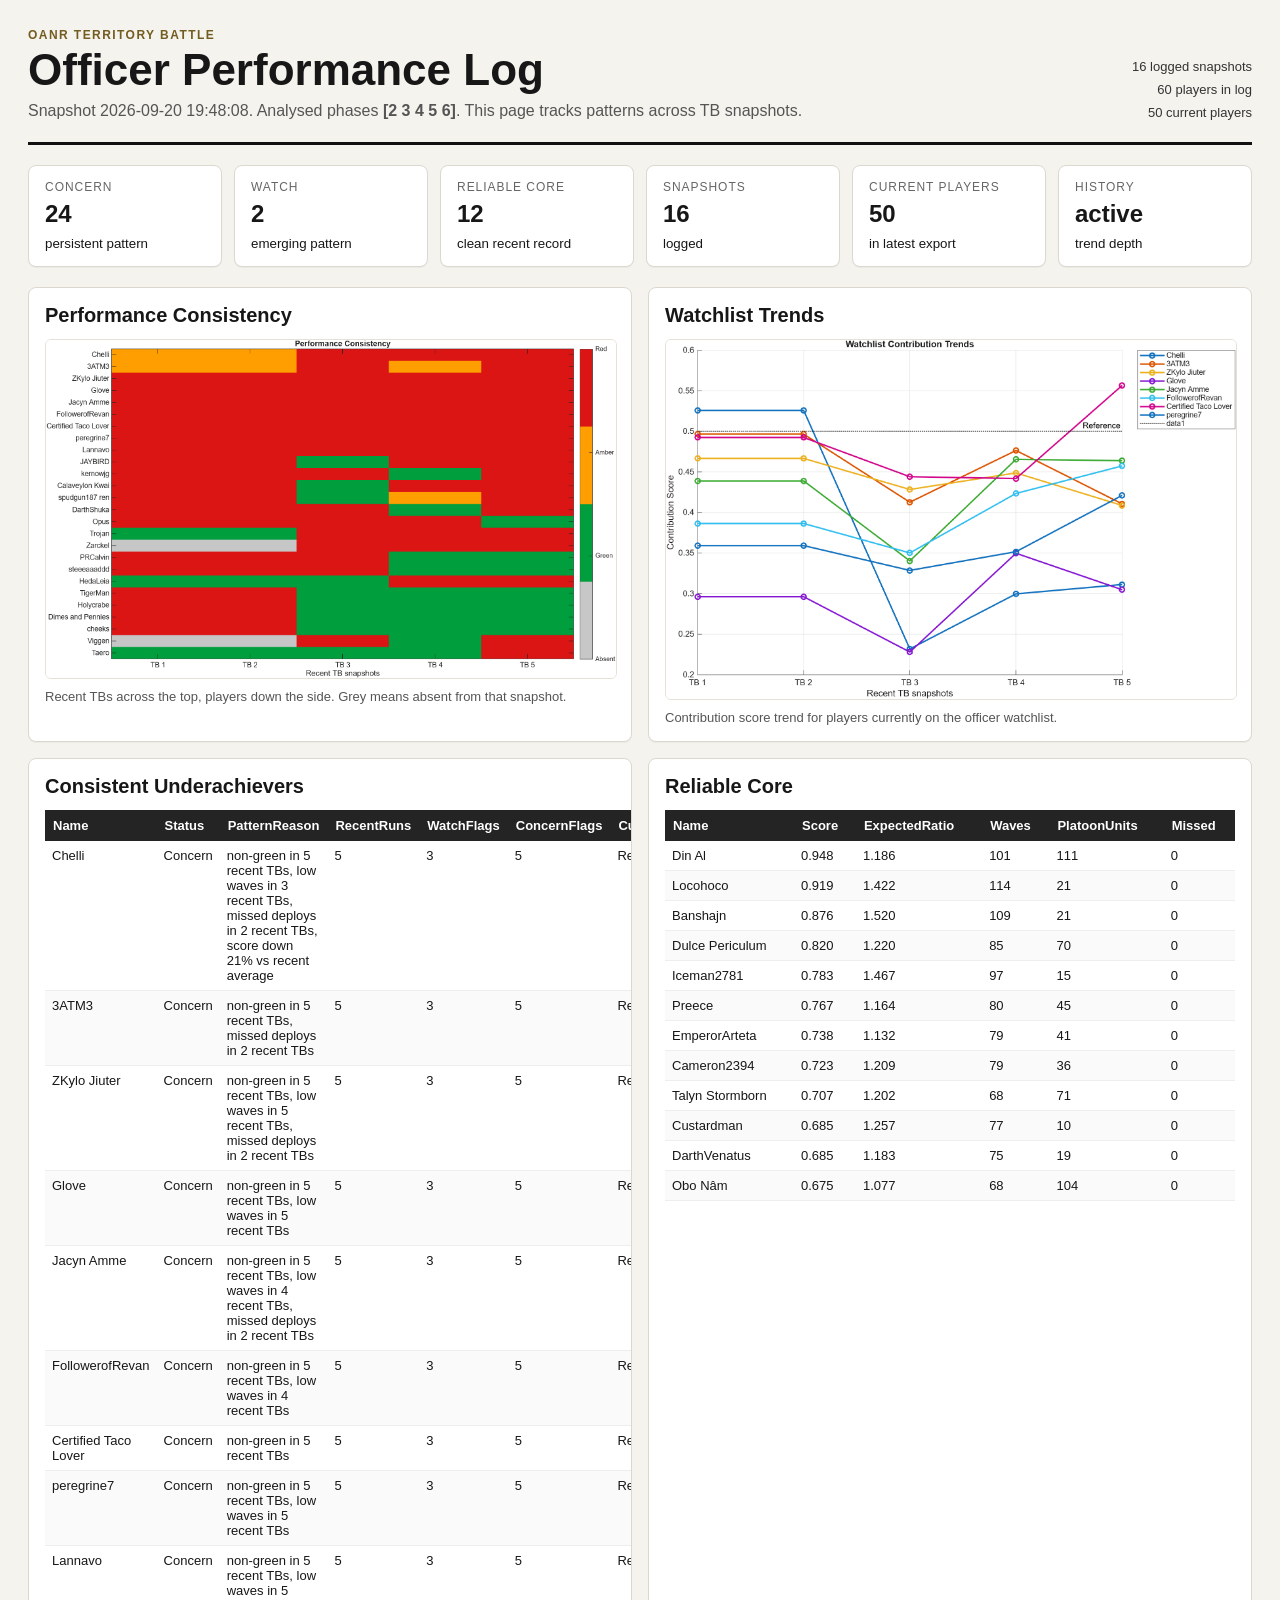
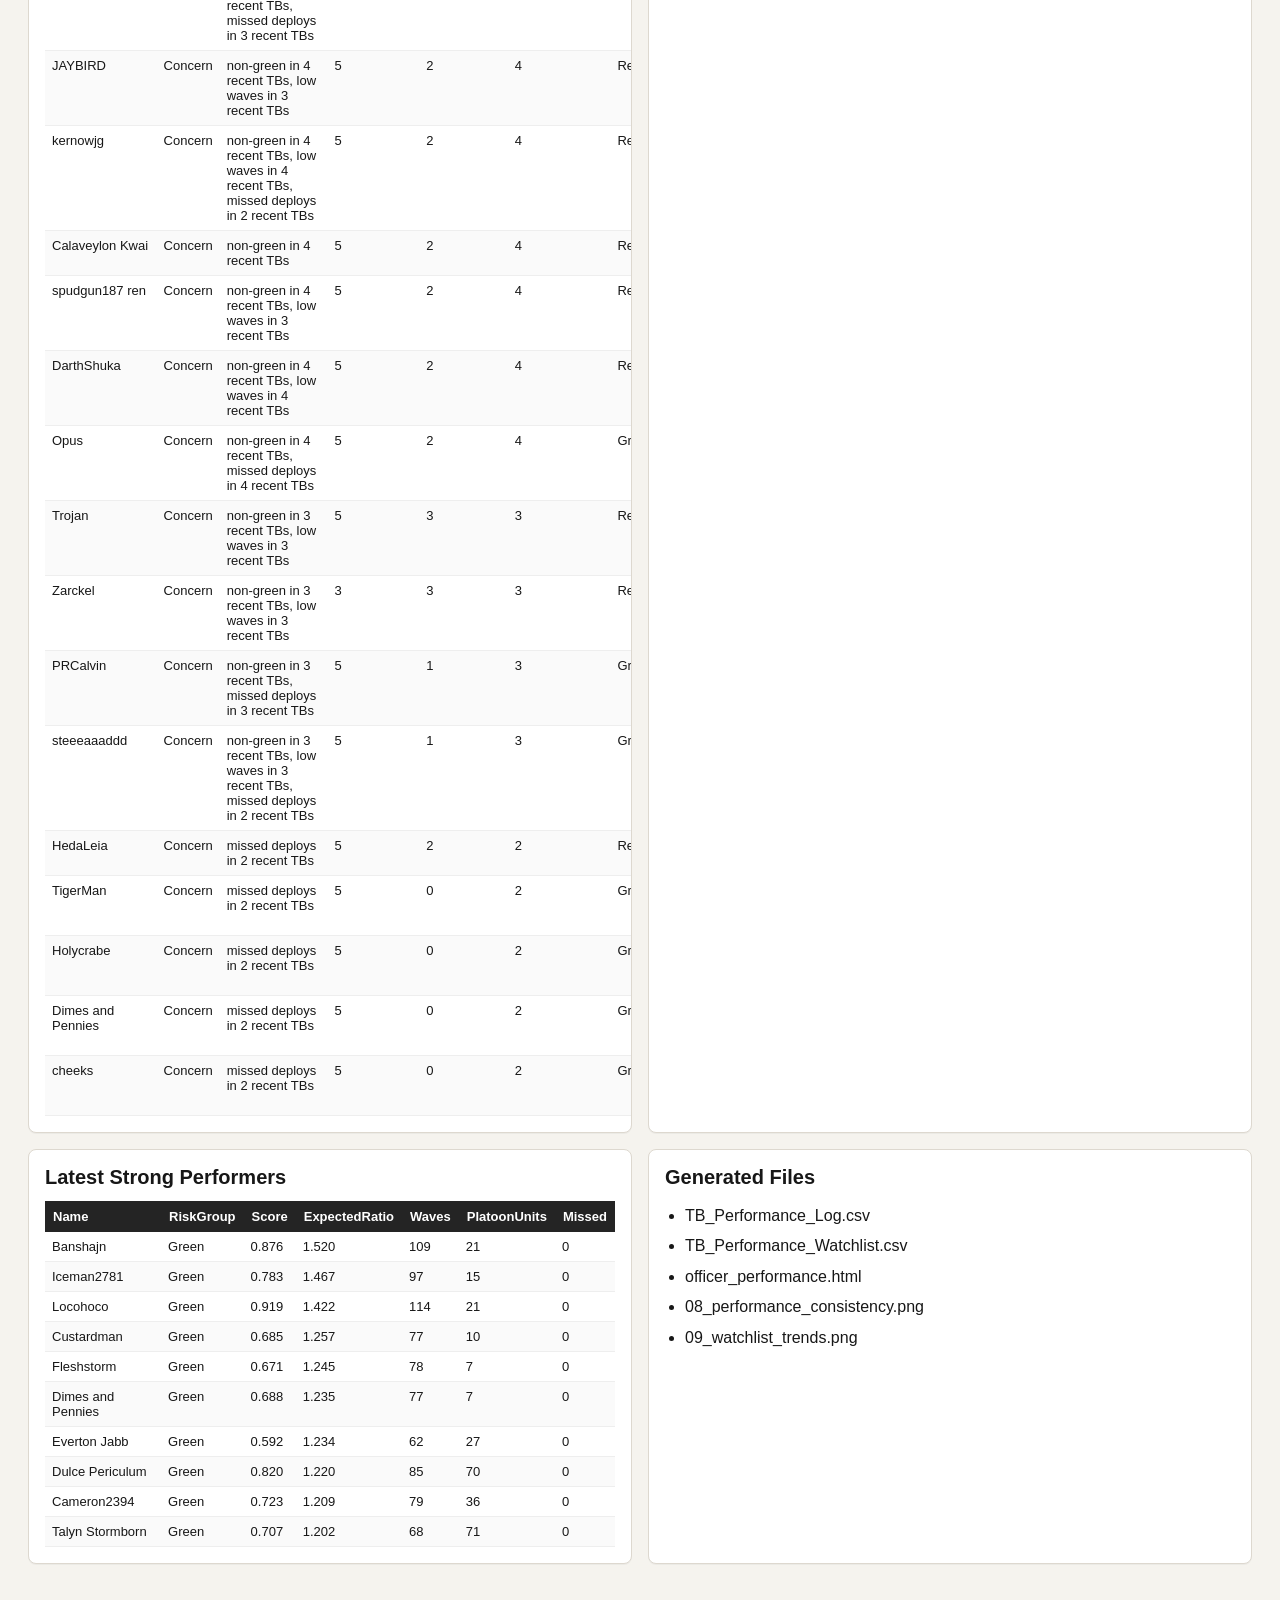
==== commit 94a45e2b: "Updates" ====
--- a/officer_performance.html
+++ b/officer_performance.html
@@ -3,7 +3,7 @@
 <title>OANR Officer Performance Log</title>
 <style>body{margin:0;background:#f5f3ee;color:#171717;font-family:Segoe UI,Arial,sans-serif;}.shell{max-width:1280px;margin:0 auto;padding:28px;}.hero{display:flex;justify-content:space-between;gap:24px;align-items:flex-end;border-bottom:3px solid #111;padding-bottom:22px;margin-bottom:20px;}.eyebrow{text-transform:uppercase;letter-spacing:.12em;font-size:12px;font-weight:700;margin:0 0 6px;color:#735c1f;}h1{font-size:44px;line-height:1;margin:0;}h2{font-size:20px;margin:0 0 12px;}.sub{margin:10px 0 0;color:#555;}.heroMeta{display:flex;flex-direction:column;gap:8px;text-align:right;color:#333;font-size:13px;}.cards{display:grid;grid-template-columns:repeat(6,1fr);gap:12px;margin:20px 0;}.card,.panel{background:white;border:1px solid #ddd8cf;border-radius:8px;box-shadow:0 1px 0 rgba(0,0,0,.04);}.card{padding:14px 16px;}.card span{display:block;color:#666;font-size:12px;text-transform:uppercase;letter-spacing:.08em;}.card strong{display:block;font-size:24px;margin:6px 0;white-space:nowrap;overflow:hidden;text-overflow:ellipsis;}.riskBand{display:grid;grid-template-columns:repeat(3,1fr);gap:12px;margin-bottom:20px;}.risk{border-radius:8px;padding:14px 18px;color:white;display:flex;align-items:baseline;justify-content:space-between;}.risk strong{font-size:34px;}.green{background:#05843b}.amber{background:#b36b00}.red{background:#bc1919}.grid{display:grid;gap:16px;margin-bottom:16px;}.two{grid-template-columns:1fr 1fr;}.panel{padding:16px;overflow:hidden;}.panel img{width:100%;display:block;border:1px solid #e6e0d6;border-radius:6px;background:white;}.caption{color:#555;font-size:13px;margin:10px 0 0;}table{width:100%;border-collapse:collapse;font-size:13px;}th{text-align:left;background:#242424;color:white;padding:8px;}td{border-bottom:1px solid #eee;padding:7px;vertical-align:top;}tr:nth-child(even) td{background:#fafafa;}.files{line-height:1.9;margin:0;padding-left:20px;}@media(max-width:980px){.cards{grid-template-columns:repeat(2,1fr)}.two{grid-template-columns:1fr}.hero{display:block}.heroMeta{text-align:left;margin-top:16px}}</style></head><body>
 <main class="shell">
-<section class="hero"><div><p class="eyebrow">OANR Territory Battle</p><h1>Officer Performance Log</h1><p class="sub">Snapshot 2026-09-20 19:35:58. Analysed phases <strong>[2 3 4 5 6]</strong>. This page tracks patterns across TB snapshots.</p></div><div class="heroMeta"><span>16 logged snapshots</span><span>60 players in log</span><span>50 current players</span></div></section>
+<section class="hero"><div><p class="eyebrow">OANR Territory Battle</p><h1>Officer Performance Log</h1><p class="sub">Snapshot 2026-09-20 19:48:08. Analysed phases <strong>[2 3 4 5 6]</strong>. This page tracks patterns across TB snapshots.</p></div><div class="heroMeta"><span>16 logged snapshots</span><span>60 players in log</span><span>50 current players</span></div></section>
 <section class="cards"><article class="card"><span>Concern</span><strong>24</strong><small>persistent pattern</small></article><article class="card"><span>Watch</span><strong>2</strong><small>emerging pattern</small></article><article class="card"><span>Reliable Core</span><strong>12</strong><small>clean recent record</small></article><article class="card"><span>Snapshots</span><strong>16</strong><small>logged</small></article><article class="card"><span>Current Players</span><strong>50</strong><small>in latest export</small></article><article class="card"><span>History</span><strong>active</strong><small>trend depth</small></article></section>
 <section class="grid two"><article class="panel"><h2>Performance Consistency</h2><img src="08_performance_consistency.png" alt="Performance Consistency"><p class="caption">Recent TBs across the top, players down the side. Grey means absent from that snapshot.</p></article><article class="panel"><h2>Watchlist Trends</h2><img src="09_watchlist_trends.png" alt="Watchlist Trends"><p class="caption">Contribution score trend for players currently on the officer watchlist.</p></article></section>
 <section class="grid two"><article class="panel"><h2>Consistent Underachievers</h2><table><thead><tr><th>Name</th><th>Status</th><th>PatternReason</th><th>RecentRuns</th><th>WatchFlags</th><th>ConcernFlags</th><th>CurrentRisk</th><th>CurrentReason</th><th>CurrentScore</th><th>ScoreChangePct</th></tr></thead><tbody><tr><td>Chelli</td><td>Concern</td><td>non-green in 5 recent TBs, low waves in 3 recent TBs, missed deploys in 2 recent TBs, score down 21% vs recent average</td><td>5</td><td>3</td><td>5</td><td>Red</td><td>missed deploy, low waves</td><td>0.311</td><td>-0.214</td></tr><tr><td>3ATM3</td><td>Concern</td><td>non-green in 5 recent TBs, missed deploys in 2 recent TBs</td><td>5</td><td>3</td><td>5</td><td>Red</td><td>missed deploy, low waves, low platoons</td><td>0.411</td><td>-0.127</td></tr><tr><td>ZKylo Jiuter</td><td>Concern</td><td>non-green in 5 recent TBs, low waves in 5 recent TBs, missed deploys in 2 recent TBs</td><td>5</td><td>3</td><td>5</td><td>Red</td><td>missed deploy, low waves</td><td>0.409</td><td>-0.097</td></tr><tr><td>Glove</td><td>Concern</td><td>non-green in 5 recent TBs, low waves in 5 recent TBs</td><td>5</td><td>3</td><td>5</td><td>Red</td><td>low waves</td><td>0.305</td><td>0.042</td></tr><tr><td>Jacyn Amme</td><td>Concern</td><td>non-green in 5 recent TBs, low waves in 4 recent TBs, missed deploys in 2 recent TBs</td><td>5</td><td>3</td><td>5</td><td>Red</td><td>low waves</td><td>0.464</td><td>0.102</td></tr><tr><td>FollowerofRevan</td><td>Concern</td><td>non-green in 5 recent TBs, low waves in 4 recent TBs</td><td>5</td><td>3</td><td>5</td><td>Red</td><td>low platoons</td><td>0.457</td><td>0.183</td></tr><tr><td>Certified Taco Lover</td><td>Concern</td><td>non-green in 5 recent TBs</td><td>5</td><td>3</td><td>5</td><td>Red</td><td>low platoons</td><td>0.557</td><td>0.190</td></tr><tr><td>peregrine7</td><td>Concern</td><td>non-green in 5 recent TBs, low waves in 5 recent TBs</td><td>5</td><td>3</td><td>5</td><td>Red</td><td>low waves</td><td>0.421</td><td>0.204</td></tr><tr><td>Lannavo</td><td>Concern</td><td>non-green in 5 recent TBs, low waves in 5 recent TBs, missed deploys in 3 recent TBs</td><td>5</td><td>3</td><td>5</td><td>Red</td><td>low waves</td><td>0.350</td><td>0.570</td></tr><tr><td>JAYBIRD</td><td>Concern</td><td>non-green in 4 recent TBs, low waves in 3 recent TBs</td><td>5</td><td>2</td><td>4</td><td>Red</td><td>low waves</td><td>0.456</td><td>-0.065</td></tr><tr><td>kernowjg</td><td>Concern</td><td>non-green in 4 recent TBs, low waves in 4 recent TBs, missed deploys in 2 recent TBs</td><td>5</td><td>2</td><td>4</td><td>Red</td><td>missed deploy, low waves</td><td>0.444</td><td>-0.060</td></tr><tr><td>Calaveylon Kwai</td><td>Concern</td><td>non-green in 4 recent TBs</td><td>5</td><td>2</td><td>4</td><td>Red</td><td>low platoons</td><td>0.574</td><td>-0.013</td></tr><tr><td>spudgun187 ren</td><td>Concern</td><td>non-green in 4 recent TBs, low waves in 3 recent TBs</td><td>5</td><td>2</td><td>4</td><td>Red</td><td>low waves</td><td>0.483</td><td>0.079</td></tr><tr><td>DarthShuka</td><td>Concern</td><td>non-green in 4 recent TBs, low waves in 4 recent TBs</td><td>5</td><td>2</td><td>4</td><td>Red</td><td>low waves</td><td>0.460</td><td>0.081</td></tr><tr><td>Opus</td><td>Concern</td><td>non-green in 4 recent TBs, missed deploys in 4 recent TBs</td><td>5</td><td>2</td><td>4</td><td>Green</td><td>solid contributor</td><td>0.686</td><td>0.231</td></tr><tr><td>Trojan</td><td>Concern</td><td>non-green in 3 recent TBs, low waves in 3 recent TBs</td><td>5</td><td>3</td><td>3</td><td>Red</td><td>low waves</td><td>0.341</td><td>-0.122</td></tr><tr><td>Zarckel</td><td>Concern</td><td>non-green in 3 recent TBs, low waves in 3 recent TBs</td><td>3</td><td>3</td><td>3</td><td>Red</td><td>low waves</td><td>0.374</td><td>0.451</td></tr><tr><td>PRCalvin</td><td>Concern</td><td>non-green in 3 recent TBs, missed deploys in 3 recent TBs</td><td>5</td><td>1</td><td>3</td><td>Green</td><td>solid contributor, above expected GP</td><td>0.803</td><td>0.199</td></tr><tr><td>steeeaaaddd</td><td>Concern</td><td>non-green in 3 recent TBs, low waves in 3 recent TBs, missed deploys in 2 recent TBs</td><td>5</td><td>1</td><td>3</td><td>Green</td><td>solid contributor, above expected GP</td><td>0.461</td><td>0.200</td></tr><tr><td>HedaLeia</td><td>Concern</td><td>missed deploys in 2 recent TBs</td><td>5</td><td>2</td><td>2</td><td>Red</td><td>missed deploy</td><td>0.475</td><td>-0.080</td></tr><tr><td>TigerMan</td><td>Concern</td><td>missed deploys in 2 recent TBs</td><td>5</td><td>0</td><td>2</td><td>Green</td><td>solid contributor, above expected GP</td><td>0.671</td><td>0.028</td></tr><tr><td>Holycrabe</td><td>Concern</td><td>missed deploys in 2 recent TBs</td><td>5</td><td>0</td><td>2</td><td>Green</td><td>solid contributor, above expected GP</td><td>0.692</td><td>0.029</td></tr><tr><td>Dimes and Pennies</td><td>Concern</td><td>missed deploys in 2 recent TBs</td><td>5</td><td>0</td><td>2</td><td>Green</td><td>solid contributor, above expected GP</td><td>0.688</td><td>0.085</td></tr><tr><td>cheeks</td><td>Concern</td><td>missed deploys in 2 recent TBs</td><td>5</td><td>0</td><td>2</td><td>Green</td><td>solid contributor, above expected GP</td><td>0.676</td><td>0.246</td></tr></tbody></table></article><article class="panel"><h2>Reliable Core</h2><table><thead><tr><th>Name</th><th>Score</th><th>ExpectedRatio</th><th>Waves</th><th>PlatoonUnits</th><th>Missed</th></tr></thead><tbody><tr><td>Din Al</td><td>0.948</td><td>1.186</td><td>101</td><td>111</td><td>0</td></tr><tr><td>Locohoco</td><td>0.919</td><td>1.422</td><td>114</td><td>21</td><td>0</td></tr><tr><td>Banshajn</td><td>0.876</td><td>1.520</td><td>109</td><td>21</td><td>0</td></tr><tr><td>Dulce Periculum</td><td>0.820</td><td>1.220</td><td>85</td><td>70</td><td>0</td></tr><tr><td>Iceman2781</td><td>0.783</td><td>1.467</td><td>97</td><td>15</td><td>0</td></tr><tr><td>Preece</td><td>0.767</td><td>1.164</td><td>80</td><td>45</td><td>0</td></tr><tr><td>EmperorArteta</td><td>0.738</td><td>1.132</td><td>79</td><td>41</td><td>0</td></tr><tr><td>Cameron2394</td><td>0.723</td><td>1.209</td><td>79</td><td>36</td><td>0</td></tr><tr><td>Talyn Stormborn</td><td>0.707</td><td>1.202</td><td>68</td><td>71</td><td>0</td></tr><tr><td>Custardman</td><td>0.685</td><td>1.257</td><td>77</td><td>10</td><td>0</td></tr><tr><td>DarthVenatus</td><td>0.685</td><td>1.183</td><td>75</td><td>19</td><td>0</td></tr><tr><td>Obo Nâm</td><td>0.675</td><td>1.077</td><td>68</td><td>104</td><td>0</td></tr></tbody></table></article></section>
